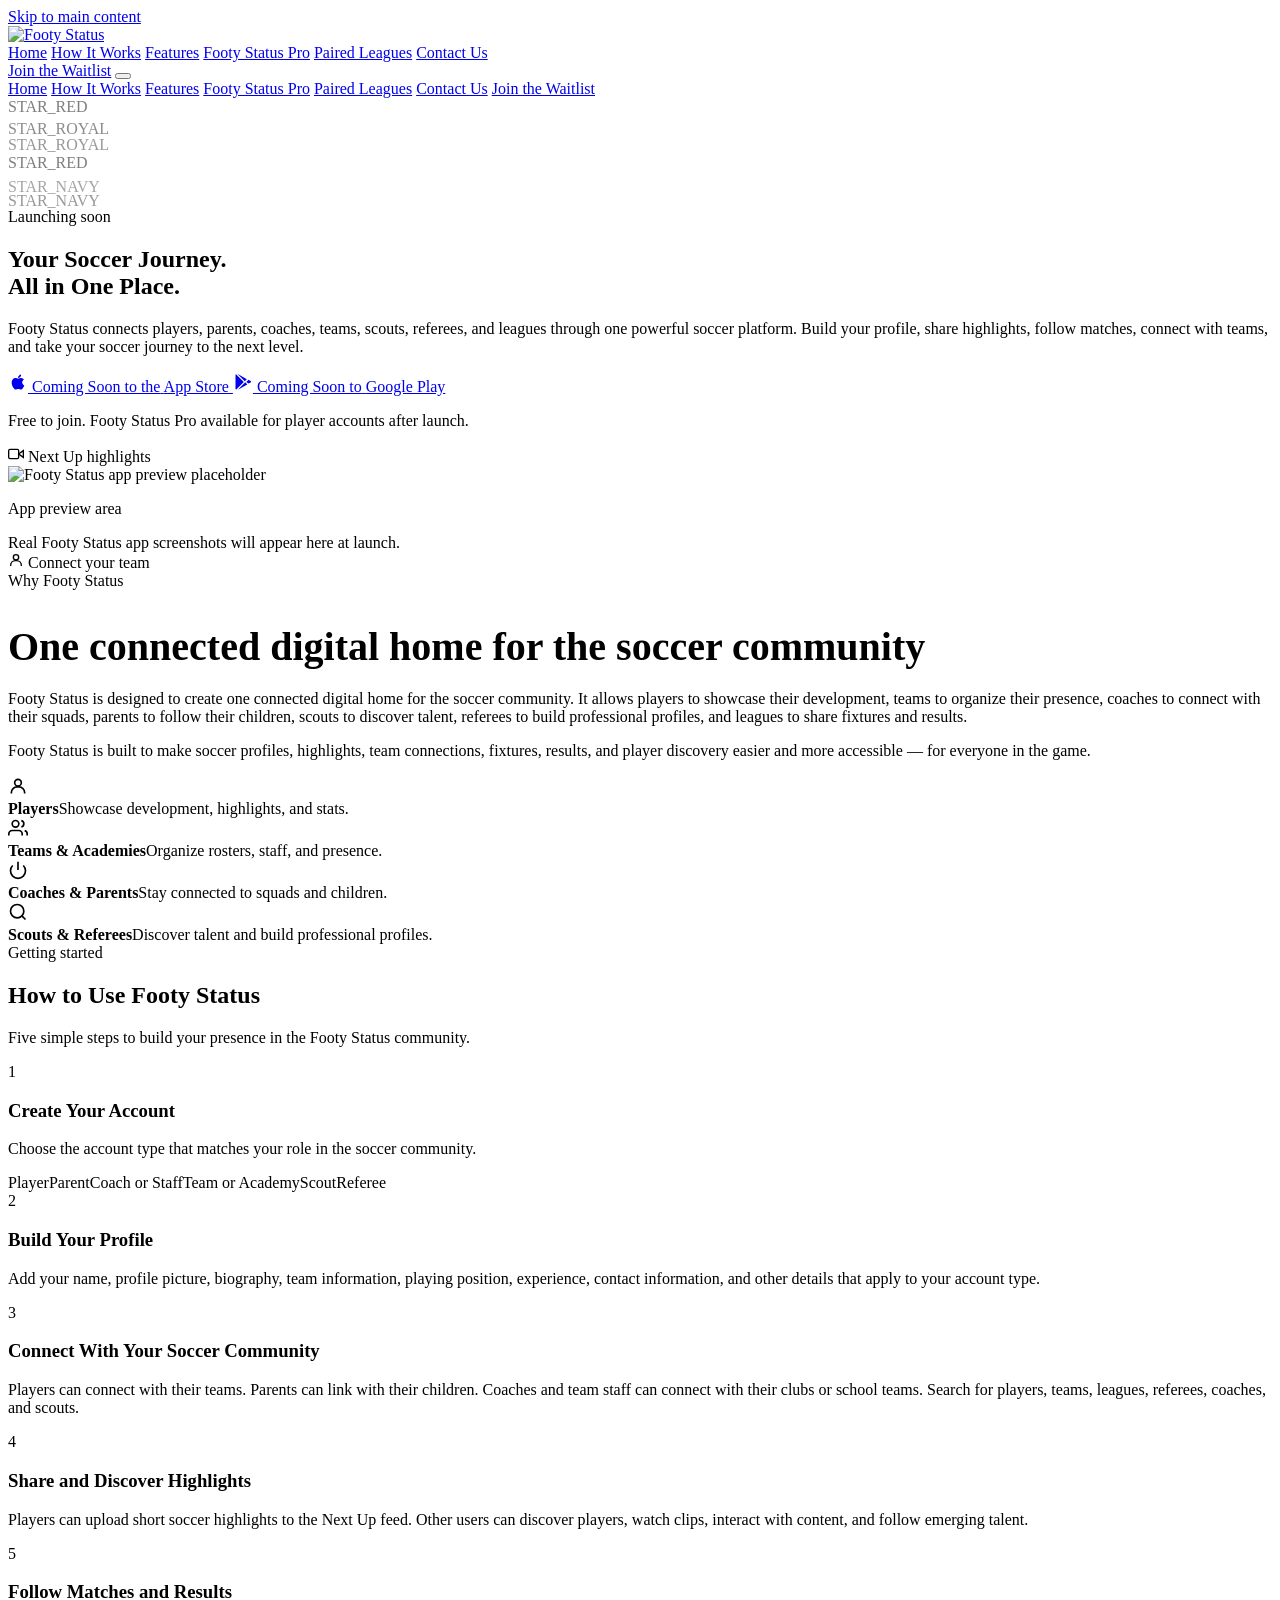
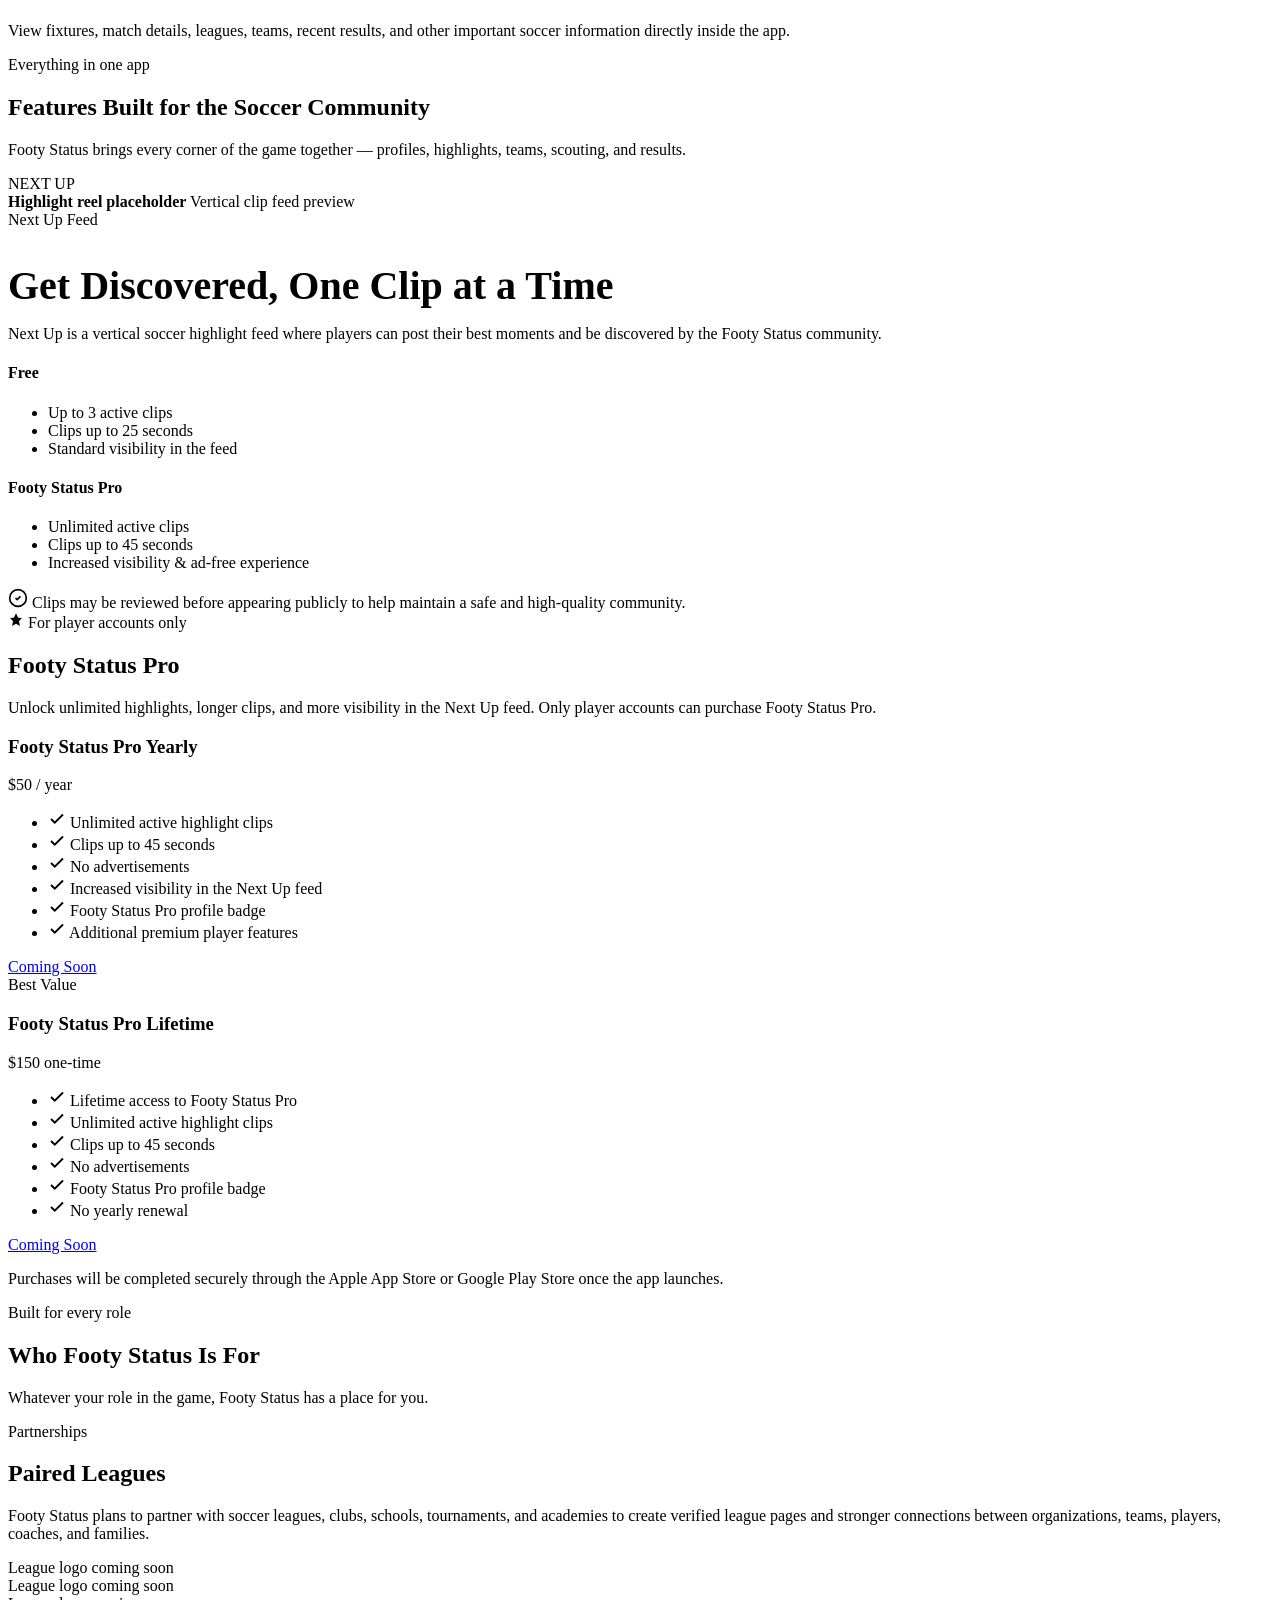
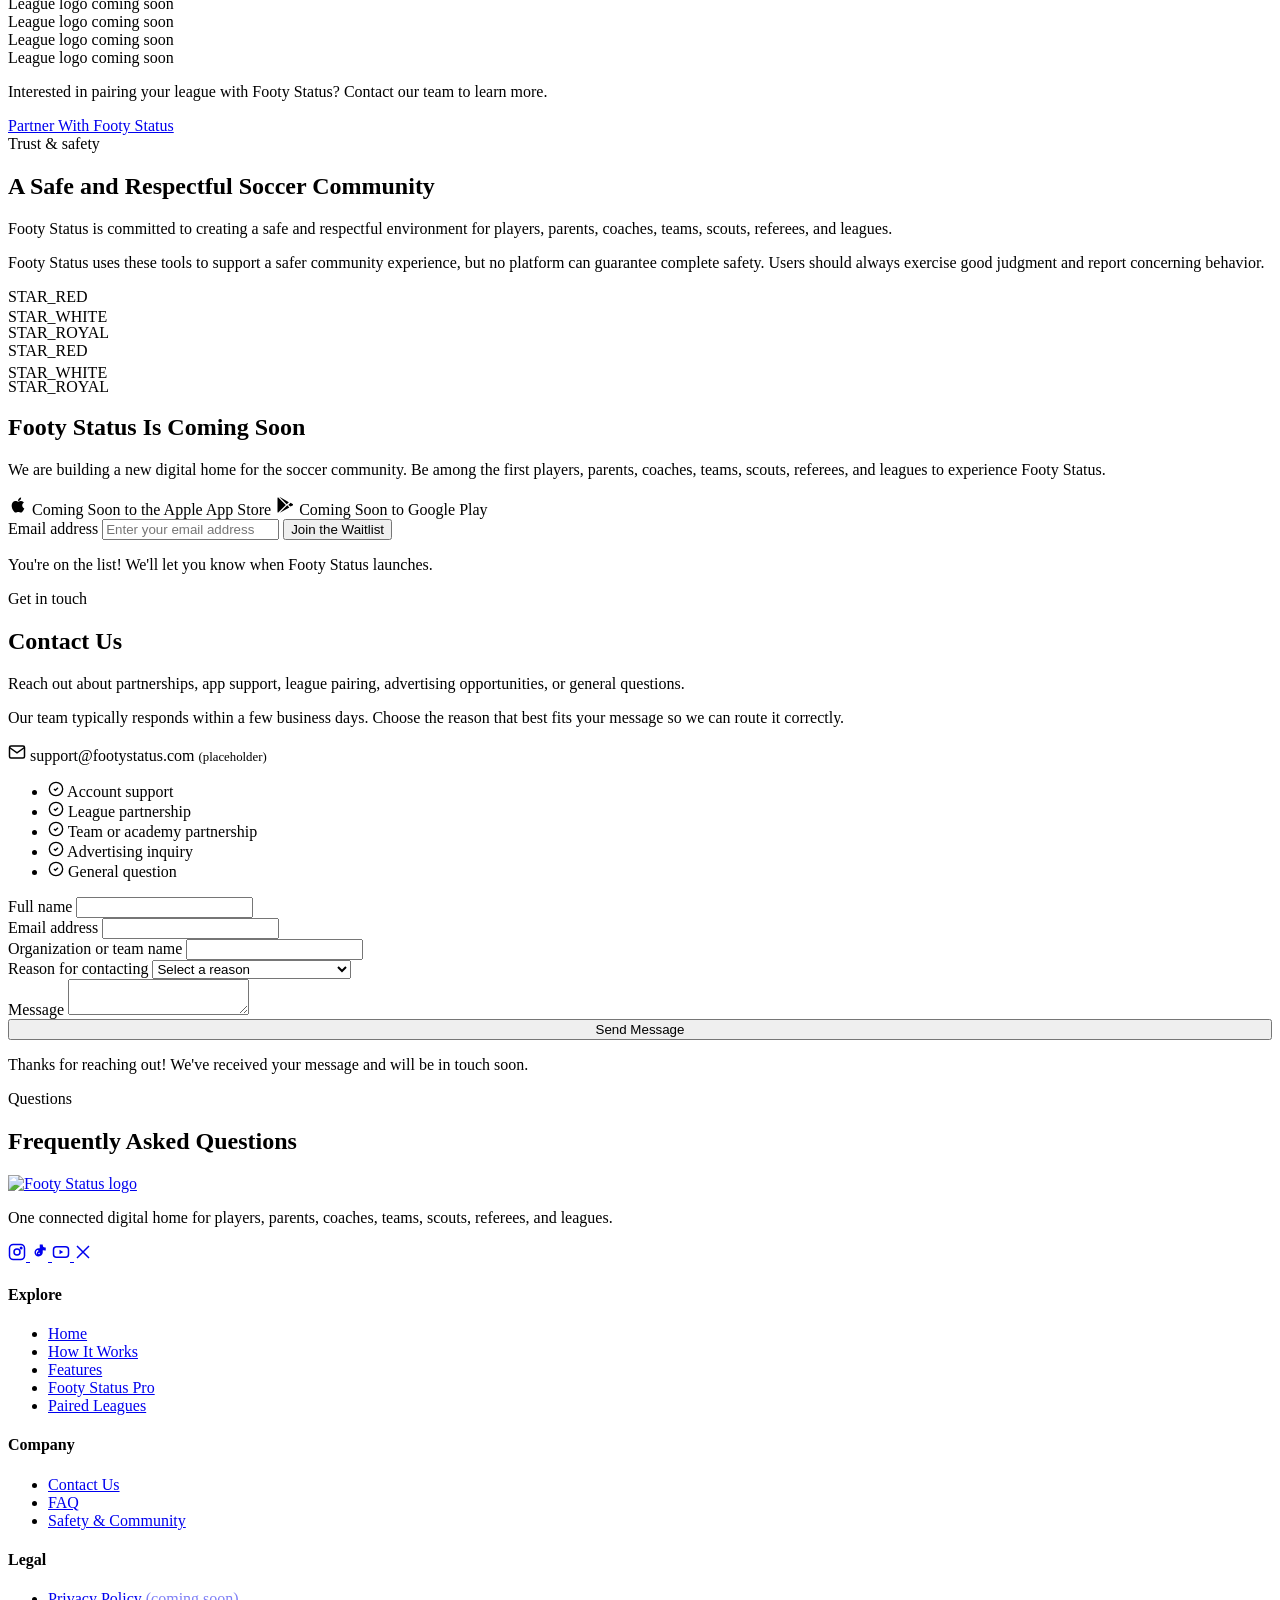
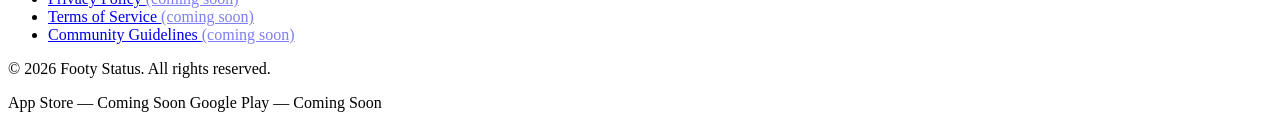
==== index.html @ 07329199 "Add files via upload" ====
<!DOCTYPE html>
<html lang="en">
<head>
<meta charset="UTF-8" />
<meta name="viewport" content="width=device-width, initial-scale=1.0" />
<title>Footy Status — Your Soccer Journey. All in One Place.</title>
<meta name="description" content="Footy Status connects players, parents, coaches, teams, scouts, referees, and leagues through one powerful soccer platform. Coming soon to iOS and Android." />
<link rel="icon" type="image/png" href="assets/logo.png" />
<link rel="apple-touch-icon" href="assets/logo.png" />
<link rel="preconnect" href="https://fonts.googleapis.com" />
<link rel="preconnect" href="https://fonts.gstatic.com" crossorigin />
<link href="https://fonts.googleapis.com/css2?family=Inter:wght@400;500;600;700;800&display=swap" rel="stylesheet" />
<link rel="stylesheet" href="css/styles.css" />
</head>
<body>

<a class="visually-hidden" href="#main">Skip to main content</a>

<!-- ============================== NAVBAR ============================== -->
<header class="navbar" id="navbar">
  <div class="container">
    <a href="#home" class="brand">
      <img src="assets/footy-status-header-logo.png" alt="Footy Status" width="134" height="53" />
    </a>

    <nav class="nav-links" aria-label="Primary">
      <a href="#home">Home</a>
      <a href="#how-it-works">How It Works</a>
      <a href="#features">Features</a>
      <a href="#pro">Footy Status Pro</a>
      <a href="#paired-leagues">Paired Leagues</a>
      <a href="#contact">Contact Us</a>
    </nav>

    <div class="nav-actions">
      <a href="#coming-soon" class="btn btn-primary btn-sm nav-cta nav-cta-desktop">Join the Waitlist</a>
      <button class="nav-toggle" id="navToggle" aria-label="Toggle menu" aria-expanded="false" aria-controls="mobilePanel">
        <span></span><span></span><span></span>
      </button>
    </div>
  </div>
</header>

<div class="mobile-panel" id="mobilePanel">
  <a href="#home">Home</a>
  <a href="#how-it-works">How It Works</a>
  <a href="#features">Features</a>
  <a href="#pro">Footy Status Pro</a>
  <a href="#paired-leagues">Paired Leagues</a>
  <a href="#contact">Contact Us</a>
  <a href="#coming-soon" class="btn btn-primary">Join the Waitlist</a>
</div>

<main id="main">

  <!-- ============================== HERO ============================== -->
  <section class="hero" id="home">
    <div class="star-field" aria-hidden="true">
      <div class="star" style="top:12%; left:6%; width:22px; height:22px; opacity:.5;">STAR_RED</div>
      <div class="star" style="top:20%; left:88%; width:16px; height:16px; opacity:.45;">STAR_ROYAL</div>
      <div class="star" style="top:68%; left:4%; width:18px; height:18px; opacity:.4;">STAR_ROYAL</div>
      <div class="star" style="top:78%; left:92%; width:24px; height:24px; opacity:.5;">STAR_RED</div>
      <div class="star" style="top:8%; left:48%; width:14px; height:14px; opacity:.35;">STAR_NAVY</div>
      <div class="star" style="top:88%; left:55%; width:16px; height:16px; opacity:.4;">STAR_NAVY</div>
    </div>

    <div class="container">
      <div class="hero-copy reveal">
        <span class="hero-badge"><span class="dot"></span> Launching soon</span>
        <h1>Your Soccer Journey.<br />All in <span>One Place.</span></h1>
        <p class="hero-sub">Footy Status connects players, parents, coaches, teams, scouts, referees, and leagues through one powerful soccer platform. Build your profile, share highlights, follow matches, connect with teams, and take your soccer journey to the next level.</p>

        <div class="hero-ctas">
          <a href="#coming-soon" class="btn btn-navy" aria-label="Coming soon to the App Store">
            <svg width="20" height="20" viewBox="0 0 24 24" fill="currentColor" aria-hidden="true"><path d="M17.05 20.28c-.98.95-2.05.8-3.08.35-1.09-.46-2.09-.48-3.24 0-1.44.62-2.2.44-3.06-.35C2.79 15.25 3.51 7.59 9.05 7.31c1.35.07 2.29.74 3.08.8 1.18-.24 2.31-.93 3.57-.84 1.51.12 2.65.72 3.4 1.8-3.12 1.87-2.38 5.98.48 7.13-.57 1.5-1.31 2.99-2.53 4.08l.01-.01zM12.03 7.25c-.15-2.23 1.66-4.07 3.74-4.25.29 2.58-2.34 4.5-3.74 4.25z"/></svg>
            <span>
              <span class="store-sub">Coming Soon to the</span>
              <span class="store-main">App Store</span>
            </span>
          </a>
          <a href="#coming-soon" class="btn btn-navy" aria-label="Coming soon to Google Play">
            <svg width="20" height="20" viewBox="0 0 24 24" fill="currentColor" aria-hidden="true"><path d="M3.6 2.6a1.5 1.5 0 0 0-.6 1.2v16.4c0 .5.22.93.6 1.2l9.35-9.4L3.6 2.6zm11.1 9.75 2.5 2.5-11.36 6.5 8.86-9zm3.9-3.15 2.55 1.47c.7.4.7 1.4 0 1.8l-2.55 1.47L15.98 12l2.62-2.8zM5.24 2.15l11.36 6.5-2.5 2.5-8.86-9z"/></svg>
            <span>
              <span class="store-sub">Coming Soon to</span>
              <span class="store-main">Google Play</span>
            </span>
          </a>
        </div>
        <p class="hero-note">Free to join. Footy Status Pro available for player accounts after launch.</p>
      </div>

      <div class="hero-visual reveal">
        <div class="float-card card-1">
          <span class="icon-dot">
            <svg width="16" height="16" viewBox="0 0 24 24" fill="none" stroke="currentColor" stroke-width="2"><path d="M23 7 16 12l7 5V7z"/><rect x="1" y="5" width="15" height="14" rx="2"/></svg>
          </span>
          Next Up highlights
        </div>
        <div class="phone-mock">
          <div class="phone-screen">
            <img class="ph-logo" src="assets/logo.png" alt="Footy Status app preview placeholder" />
            <p class="ph-caption">App preview area</p>
            <div class="ph-placeholder">Real Footy Status app screenshots will appear here at launch.</div>
          </div>
        </div>
        <div class="float-card card-2">
          <span class="icon-dot">
            <svg width="16" height="16" viewBox="0 0 24 24" fill="none" stroke="currentColor" stroke-width="2"><circle cx="12" cy="8" r="4"/><path d="M4 21v-1a7 7 0 0 1 7-7h2a7 7 0 0 1 7 7v1"/></svg>
          </span>
          Connect your team
        </div>
      </div>
    </div>
  </section>

  <!-- ============================== PURPOSE ============================== -->
  <section class="section" id="purpose">
    <div class="container">
      <div class="purpose-grid">
        <div class="purpose-copy reveal">
          <span class="eyebrow">Why Footy Status</span>
          <h2 style="font-size:clamp(1.8rem,3.2vw,2.5rem); color:var(--navy); margin-bottom:20px;">One connected digital home for the soccer community</h2>
          <p>Footy Status is designed to create one connected digital home for the soccer community. It allows players to showcase their development, teams to organize their presence, coaches to connect with their squads, parents to follow their children, scouts to discover talent, referees to build professional profiles, and leagues to share fixtures and results.</p>
          <p>Footy Status is built to make soccer profiles, highlights, team connections, fixtures, results, and player discovery easier and more accessible — for everyone in the game.</p>
        </div>

        <div class="purpose-list reveal">
          <div class="purpose-item">
            <span class="icon"><svg width="20" height="20" viewBox="0 0 24 24" fill="none" stroke="currentColor" stroke-width="2"><circle cx="12" cy="8" r="4"/><path d="M4 21v-1a7 7 0 0 1 7-7h2a7 7 0 0 1 7 7v1"/></svg></span>
            <div><strong>Players</strong><span>Showcase development, highlights, and stats.</span></div>
          </div>
          <div class="purpose-item">
            <span class="icon"><svg width="20" height="20" viewBox="0 0 24 24" fill="none" stroke="currentColor" stroke-width="2"><path d="M17 21v-2a4 4 0 0 0-4-4H5a4 4 0 0 0-4 4v2"/><circle cx="9" cy="7" r="4"/><path d="M23 21v-2a4 4 0 0 0-3-3.87"/><path d="M16 3.13a4 4 0 0 1 0 7.75"/></svg></span>
            <div><strong>Teams &amp; Academies</strong><span>Organize rosters, staff, and presence.</span></div>
          </div>
          <div class="purpose-item">
            <span class="icon"><svg width="20" height="20" viewBox="0 0 24 24" fill="none" stroke="currentColor" stroke-width="2"><path d="M18.36 6.64a9 9 0 1 1-12.73 0"/><line x1="12" y1="2" x2="12" y2="12"/></svg></span>
            <div><strong>Coaches &amp; Parents</strong><span>Stay connected to squads and children.</span></div>
          </div>
          <div class="purpose-item">
            <span class="icon"><svg width="20" height="20" viewBox="0 0 24 24" fill="none" stroke="currentColor" stroke-width="2"><circle cx="11" cy="11" r="8"/><line x1="21" y1="21" x2="16.65" y2="16.65"/></svg></span>
            <div><strong>Scouts &amp; Referees</strong><span>Discover talent and build professional profiles.</span></div>
          </div>
        </div>
      </div>
    </div>
  </section>

  <!-- ============================== HOW IT WORKS ============================== -->
  <section class="section section--alt" id="how-it-works">
    <div class="container">
      <div class="section-head center reveal">
        <span class="eyebrow">Getting started</span>
        <h2>How to Use Footy Status</h2>
        <p>Five simple steps to build your presence in the Footy Status community.</p>
      </div>

      <div class="steps">
        <div class="step reveal">
          <div class="step-num">1</div>
          <div>
            <h3>Create Your Account</h3>
            <p>Choose the account type that matches your role in the soccer community.</p>
            <div class="step-tags">
              <span>Player</span><span>Parent</span><span>Coach or Staff</span><span>Team or Academy</span><span>Scout</span><span>Referee</span>
            </div>
          </div>
        </div>

        <div class="step reveal">
          <div class="step-num">2</div>
          <div>
            <h3>Build Your Profile</h3>
            <p>Add your name, profile picture, biography, team information, playing position, experience, contact information, and other details that apply to your account type.</p>
          </div>
        </div>

        <div class="step reveal">
          <div class="step-num">3</div>
          <div>
            <h3>Connect With Your Soccer Community</h3>
            <p>Players can connect with their teams. Parents can link with their children. Coaches and team staff can connect with their clubs or school teams. Search for players, teams, leagues, referees, coaches, and scouts.</p>
          </div>
        </div>

        <div class="step reveal">
          <div class="step-num">4</div>
          <div>
            <h3>Share and Discover Highlights</h3>
            <p>Players can upload short soccer highlights to the Next Up feed. Other users can discover players, watch clips, interact with content, and follow emerging talent.</p>
          </div>
        </div>

        <div class="step reveal">
          <div class="step-num">5</div>
          <div>
            <h3>Follow Matches and Results</h3>
            <p>View fixtures, match details, leagues, teams, recent results, and other important soccer information directly inside the app.</p>
          </div>
        </div>
      </div>
    </div>
  </section>

  <!-- ============================== FEATURES ============================== -->
  <section class="section" id="features">
    <div class="container">
      <div class="section-head center reveal">
        <span class="eyebrow">Everything in one app</span>
        <h2>Features Built for the Soccer Community</h2>
        <p>Footy Status brings every corner of the game together — profiles, highlights, teams, scouting, and results.</p>
      </div>

      <div class="feature-grid" id="featureGrid"></div>
    </div>
  </section>

  <!-- ============================== NEXT UP ============================== -->
  <section class="section section--alt" id="next-up">
    <div class="container">
      <div class="nextup">
        <div class="nextup-visual reveal">
          <div class="reel-mock">
            <div class="reel-screen">
              <span class="reel-chip">NEXT UP</span>
              <div class="reel-info">
                <strong>Highlight reel placeholder</strong>
                <span>Vertical clip feed preview</span>
              </div>
            </div>
          </div>
        </div>

        <div class="nextup-copy reveal">
          <span class="eyebrow">Next Up Feed</span>
          <h2 style="font-size:clamp(1.8rem,3.2vw,2.5rem); color:var(--navy); margin-bottom:16px;">Get Discovered, One Clip at a Time</h2>
          <p>Next Up is a vertical soccer highlight feed where players can post their best moments and be discovered by the Footy Status community.</p>

          <div class="tier-compare">
            <div class="tier-box">
              <h4>Free</h4>
              <ul>
                <li>Up to 3 active clips</li>
                <li>Clips up to 25 seconds</li>
                <li>Standard visibility in the feed</li>
              </ul>
            </div>
            <div class="tier-box pro">
              <h4>Footy Status Pro</h4>
              <ul>
                <li>Unlimited active clips</li>
                <li>Clips up to 45 seconds</li>
                <li>Increased visibility &amp; ad-free experience</li>
              </ul>
            </div>
          </div>

          <div class="review-note">
            <svg width="20" height="20" viewBox="0 0 24 24" fill="none" stroke="currentColor" stroke-width="2" style="flex-shrink:0;"><path d="M9 12l2 2 4-4"/><circle cx="12" cy="12" r="10"/></svg>
            <span>Clips may be reviewed before appearing publicly to help maintain a safe and high-quality community.</span>
          </div>
        </div>
      </div>
    </div>
  </section>

  <!-- ============================== FOOTY STATUS PRO ============================== -->
  <section class="section" id="pro">
    <div class="container">
      <div class="section-head center reveal">
        <span class="pro-flag">
          <svg width="16" height="16" viewBox="0 0 24 24" fill="currentColor"><path d="M12 2l2.9 6.26L21 9.27l-4.5 4.4L17.8 21 12 17.77 6.2 21l1.3-7.33L3 9.27l6.1-1.01L12 2z"/></svg>
          For player accounts only
        </span>
        <h2>Footy Status Pro</h2>
        <p>Unlock unlimited highlights, longer clips, and more visibility in the Next Up feed. Only player accounts can purchase Footy Status Pro.</p>
      </div>

      <div class="pricing-grid">
        <div class="price-card reveal">
          <h3>Footy Status Pro Yearly</h3>
          <div class="price">$50<span class="price-period"> / year</span></div>
          <ul>
            <li><svg width="18" height="18" viewBox="0 0 24 24" fill="none" stroke="currentColor" stroke-width="2.5"><path d="M20 6L9 17l-5-5"/></svg> Unlimited active highlight clips</li>
            <li><svg width="18" height="18" viewBox="0 0 24 24" fill="none" stroke="currentColor" stroke-width="2.5"><path d="M20 6L9 17l-5-5"/></svg> Clips up to 45 seconds</li>
            <li><svg width="18" height="18" viewBox="0 0 24 24" fill="none" stroke="currentColor" stroke-width="2.5"><path d="M20 6L9 17l-5-5"/></svg> No advertisements</li>
            <li><svg width="18" height="18" viewBox="0 0 24 24" fill="none" stroke="currentColor" stroke-width="2.5"><path d="M20 6L9 17l-5-5"/></svg> Increased visibility in the Next Up feed</li>
            <li><svg width="18" height="18" viewBox="0 0 24 24" fill="none" stroke="currentColor" stroke-width="2.5"><path d="M20 6L9 17l-5-5"/></svg> Footy Status Pro profile badge</li>
            <li><svg width="18" height="18" viewBox="0 0 24 24" fill="none" stroke="currentColor" stroke-width="2.5"><path d="M20 6L9 17l-5-5"/></svg> Additional premium player features</li>
          </ul>
          <a href="#coming-soon" class="btn btn-outline-navy">Coming Soon</a>
        </div>

        <div class="price-card best reveal">
          <span class="best-badge">Best Value</span>
          <h3>Footy Status Pro Lifetime</h3>
          <div class="price">$150<span class="price-period"> one-time</span></div>
          <ul>
            <li><svg width="18" height="18" viewBox="0 0 24 24" fill="none" stroke="currentColor" stroke-width="2.5"><path d="M20 6L9 17l-5-5"/></svg> Lifetime access to Footy Status Pro</li>
            <li><svg width="18" height="18" viewBox="0 0 24 24" fill="none" stroke="currentColor" stroke-width="2.5"><path d="M20 6L9 17l-5-5"/></svg> Unlimited active highlight clips</li>
            <li><svg width="18" height="18" viewBox="0 0 24 24" fill="none" stroke="currentColor" stroke-width="2.5"><path d="M20 6L9 17l-5-5"/></svg> Clips up to 45 seconds</li>
            <li><svg width="18" height="18" viewBox="0 0 24 24" fill="none" stroke="currentColor" stroke-width="2.5"><path d="M20 6L9 17l-5-5"/></svg> No advertisements</li>
            <li><svg width="18" height="18" viewBox="0 0 24 24" fill="none" stroke="currentColor" stroke-width="2.5"><path d="M20 6L9 17l-5-5"/></svg> Footy Status Pro profile badge</li>
            <li><svg width="18" height="18" viewBox="0 0 24 24" fill="none" stroke="currentColor" stroke-width="2.5"><path d="M20 6L9 17l-5-5"/></svg> No yearly renewal</li>
          </ul>
          <a href="#coming-soon" class="btn btn-primary">Coming Soon</a>
        </div>
      </div>

      <p class="pricing-note">Purchases will be completed securely through the Apple App Store or Google Play Store once the app launches.</p>
    </div>
  </section>

  <!-- ============================== ACCOUNT TYPES ============================== -->
  <section class="section section--alt" id="account-types">
    <div class="container">
      <div class="section-head center reveal">
        <span class="eyebrow">Built for every role</span>
        <h2>Who Footy Status Is For</h2>
        <p>Whatever your role in the game, Footy Status has a place for you.</p>
      </div>

      <div class="account-grid" id="accountGrid"></div>
    </div>
  </section>

  <!-- ============================== PAIRED LEAGUES ============================== -->
  <section class="section" id="paired-leagues">
    <div class="container">
      <div class="section-head center reveal">
        <span class="eyebrow">Partnerships</span>
        <h2>Paired Leagues</h2>
        <p>Footy Status plans to partner with soccer leagues, clubs, schools, tournaments, and academies to create verified league pages and stronger connections between organizations, teams, players, coaches, and families.</p>
      </div>

      <div class="league-logos reveal" aria-label="Future paired league logo placeholders">
        <div class="league-slot">League logo coming soon</div>
        <div class="league-slot">League logo coming soon</div>
        <div class="league-slot">League logo coming soon</div>
        <div class="league-slot">League logo coming soon</div>
        <div class="league-slot">League logo coming soon</div>
        <div class="league-slot">League logo coming soon</div>
      </div>

      <div class="league-cta reveal">
        <p>Interested in pairing your league with Footy Status? Contact our team to learn more.</p>
        <a href="#contact" class="btn btn-primary">Partner With Footy Status</a>
      </div>
    </div>
  </section>

  <!-- ============================== SAFETY ============================== -->
  <section class="section section--alt" id="safety">
    <div class="container">
      <div class="section-head center reveal">
        <span class="eyebrow">Trust &amp; safety</span>
        <h2>A Safe and Respectful Soccer Community</h2>
        <p>Footy Status is committed to creating a safe and respectful environment for players, parents, coaches, teams, scouts, referees, and leagues.</p>
      </div>

      <div class="safety-grid" id="safetyGrid"></div>

      <p class="safety-disclaimer">Footy Status uses these tools to support a safer community experience, but no platform can guarantee complete safety. Users should always exercise good judgment and report concerning behavior.</p>
    </div>
  </section>

  <!-- ============================== COMING SOON / WAITLIST ============================== -->
  <section class="section section--navy coming-soon" id="coming-soon">
    <div class="star-field" aria-hidden="true">
      <div class="star" style="top:10%; left:10%; width:20px; height:20px;">STAR_RED</div>
      <div class="star" style="top:16%; left:80%; width:16px; height:16px;">STAR_WHITE</div>
      <div class="star" style="top:70%; left:14%; width:18px; height:18px;">STAR_ROYAL</div>
      <div class="star" style="top:80%; left:86%; width:22px; height:22px;">STAR_RED</div>
      <div class="star" style="top:40%; left:4%; width:14px; height:14px;">STAR_WHITE</div>
      <div class="star" style="top:36%; left:94%; width:16px; height:16px;">STAR_ROYAL</div>
    </div>

    <div class="container">
      <div class="reveal">
        <h2>Footy Status Is Coming Soon</h2>
        <p class="lede">We are building a new digital home for the soccer community. Be among the first players, parents, coaches, teams, scouts, referees, and leagues to experience Footy Status.</p>

        <div class="store-row">
          <span class="btn btn-outline" aria-disabled="true">
            <svg width="20" height="20" viewBox="0 0 24 24" fill="currentColor" aria-hidden="true"><path d="M17.05 20.28c-.98.95-2.05.8-3.08.35-1.09-.46-2.09-.48-3.24 0-1.44.62-2.2.44-3.06-.35C2.79 15.25 3.51 7.59 9.05 7.31c1.35.07 2.29.74 3.08.8 1.18-.24 2.31-.93 3.57-.84 1.51.12 2.65.72 3.4 1.8-3.12 1.87-2.38 5.98.48 7.13-.57 1.5-1.31 2.99-2.53 4.08l.01-.01zM12.03 7.25c-.15-2.23 1.66-4.07 3.74-4.25.29 2.58-2.34 4.5-3.74 4.25z"/></svg>
            Coming Soon to the Apple App Store
          </span>
          <span class="btn btn-outline" aria-disabled="true">
            <svg width="20" height="20" viewBox="0 0 24 24" fill="currentColor" aria-hidden="true"><path d="M3.6 2.6a1.5 1.5 0 0 0-.6 1.2v16.4c0 .5.22.93.6 1.2l9.35-9.4L3.6 2.6zm11.1 9.75 2.5 2.5-11.36 6.5 8.86-9zm3.9-3.15 2.55 1.47c.7.4.7 1.4 0 1.8l-2.55 1.47L15.98 12l2.62-2.8zM5.24 2.15l11.36 6.5-2.5 2.5-8.86-9z"/></svg>
            Coming Soon to Google Play
          </span>
        </div>

        <form class="waitlist-form" id="waitlistForm" novalidate>
          <label for="waitlistEmail" class="visually-hidden">Email address</label>
          <input type="email" id="waitlistEmail" name="email" placeholder="Enter your email address" required autocomplete="email" />
          <button type="submit" class="btn btn-primary">Join the Waitlist</button>
        </form>
        <p class="waitlist-success" id="waitlistSuccess" role="status">You're on the list! We'll let you know when Footy Status launches.</p>
      </div>
    </div>
  </section>

  <!-- ============================== CONTACT ============================== -->
  <section class="section" id="contact">
    <div class="container">
      <div class="section-head reveal">
        <span class="eyebrow">Get in touch</span>
        <h2>Contact Us</h2>
        <p>Reach out about partnerships, app support, league pairing, advertising opportunities, or general questions.</p>
      </div>

      <div class="contact-wrap">
        <div class="contact-info reveal">
          <p>Our team typically responds within a few business days. Choose the reason that best fits your message so we can route it correctly.</p>
          <span class="contact-email">
            <svg width="18" height="18" viewBox="0 0 24 24" fill="none" stroke="currentColor" stroke-width="2"><path d="M4 4h16v16H4z" opacity="0"/><path d="M22 6l-10 7L2 6"/><rect x="2" y="4" width="20" height="16" rx="2"/></svg>
            support@footystatus.com <span style="font-weight:500; color:var(--muted-light); font-size:0.8rem;">(placeholder)</span>
          </span>
          <ul class="contact-reasons">
            <li><svg width="16" height="16" viewBox="0 0 24 24" fill="none" stroke="currentColor" stroke-width="2"><path d="M9 12l2 2 4-4"/><circle cx="12" cy="12" r="10"/></svg> Account support</li>
            <li><svg width="16" height="16" viewBox="0 0 24 24" fill="none" stroke="currentColor" stroke-width="2"><path d="M9 12l2 2 4-4"/><circle cx="12" cy="12" r="10"/></svg> League partnership</li>
            <li><svg width="16" height="16" viewBox="0 0 24 24" fill="none" stroke="currentColor" stroke-width="2"><path d="M9 12l2 2 4-4"/><circle cx="12" cy="12" r="10"/></svg> Team or academy partnership</li>
            <li><svg width="16" height="16" viewBox="0 0 24 24" fill="none" stroke="currentColor" stroke-width="2"><path d="M9 12l2 2 4-4"/><circle cx="12" cy="12" r="10"/></svg> Advertising inquiry</li>
            <li><svg width="16" height="16" viewBox="0 0 24 24" fill="none" stroke="currentColor" stroke-width="2"><path d="M9 12l2 2 4-4"/><circle cx="12" cy="12" r="10"/></svg> General question</li>
          </ul>
        </div>

        <div class="form-card reveal">
          <form id="contactForm" novalidate>
            <div class="form-row">
              <div class="field">
                <label for="contactName">Full name</label>
                <input type="text" id="contactName" name="name" required autocomplete="name" />
              </div>
              <div class="field">
                <label for="contactEmail">Email address</label>
                <input type="email" id="contactEmail" name="email" required autocomplete="email" />
              </div>
            </div>

            <div class="field">
              <label for="contactOrg">Organization or team name</label>
              <input type="text" id="contactOrg" name="organization" autocomplete="organization" />
            </div>

            <div class="field">
              <label for="contactReason">Reason for contacting</label>
              <select id="contactReason" name="reason" required>
                <option value="" disabled selected>Select a reason</option>
                <option value="account-support">Account support</option>
                <option value="league-partnership">League partnership</option>
                <option value="team-academy-partnership">Team or academy partnership</option>
                <option value="advertising">Advertising inquiry</option>
                <option value="general">General question</option>
              </select>
            </div>

            <div class="field">
              <label for="contactMessage">Message</label>
              <textarea id="contactMessage" name="message" required></textarea>
            </div>

            <button type="submit" class="btn btn-navy" style="width:100%;">Send Message</button>
            <p class="form-success" id="contactSuccess" role="status">Thanks for reaching out! We've received your message and will be in touch soon.</p>
          </form>
        </div>
      </div>
    </div>
  </section>

  <!-- ============================== FAQ ============================== -->
  <section class="section section--alt" id="faq">
    <div class="container">
      <div class="section-head center reveal">
        <span class="eyebrow">Questions</span>
        <h2>Frequently Asked Questions</h2>
      </div>

      <div class="faq-list" id="faqList"></div>
    </div>
  </section>

</main>

<!-- ============================== FOOTER ============================== -->
<footer class="footer">
  <div class="container">
    <div class="footer-top">
      <div class="footer-brand">
        <a href="#home" class="brand">
          <img src="assets/logo.png" alt="Footy Status logo" width="40" height="40" />
        </a>
        <p>One connected digital home for players, parents, coaches, teams, scouts, referees, and leagues.</p>
        <div class="footer-socials" aria-label="Social media links">
          <a href="https://www.instagram.com/footystatus" target="_blank" rel="noopener noreferrer" aria-label="Footy Status on Instagram">
            <svg width="18" height="18" viewBox="0 0 24 24" fill="none" stroke="currentColor" stroke-width="2"><rect x="2" y="2" width="20" height="20" rx="5"/><circle cx="12" cy="12" r="4"/><circle cx="17.5" cy="6.5" r="1"/></svg>
          </a>
          <a href="#" aria-label="Footy Status on TikTok">
            <svg width="18" height="18" viewBox="0 0 24 24" fill="none" stroke="currentColor" stroke-width="2"><path d="M16 3v9.5a4.5 4.5 0 1 1-4-4.47V12a2 2 0 1 0 2 2V3h2a4 4 0 0 0 4 4v2a6 6 0 0 1-4-1.5z"/></svg>
          </a>
          <a href="#" aria-label="Footy Status on YouTube">
            <svg width="18" height="18" viewBox="0 0 24 24" fill="none" stroke="currentColor" stroke-width="2"><rect x="2" y="5" width="20" height="14" rx="4"/><path d="M10 9l5 3-5 3V9z" fill="currentColor" stroke="none"/></svg>
          </a>
          <a href="#" aria-label="Footy Status on X">
            <svg width="18" height="18" viewBox="0 0 24 24" fill="none" stroke="currentColor" stroke-width="2"><path d="M4 4l16 16M20 4L4 20"/></svg>
          </a>
        </div>
      </div>

      <div class="footer-col">
        <h4>Explore</h4>
        <ul>
          <li><a href="#home">Home</a></li>
          <li><a href="#how-it-works">How It Works</a></li>
          <li><a href="#features">Features</a></li>
          <li><a href="#pro">Footy Status Pro</a></li>
          <li><a href="#paired-leagues">Paired Leagues</a></li>
        </ul>
      </div>

      <div class="footer-col">
        <h4>Company</h4>
        <ul>
          <li><a href="#contact">Contact Us</a></li>
          <li><a href="#faq">FAQ</a></li>
          <li><a href="#safety">Safety &amp; Community</a></li>
        </ul>
      </div>

      <div class="footer-col">
        <h4>Legal</h4>
        <ul>
          <li><a href="#" aria-disabled="true">Privacy Policy <span style="opacity:.5;">(coming soon)</span></a></li>
          <li><a href="#" aria-disabled="true">Terms of Service <span style="opacity:.5;">(coming soon)</span></a></li>
          <li><a href="#" aria-disabled="true">Community Guidelines <span style="opacity:.5;">(coming soon)</span></a></li>
        </ul>
      </div>
    </div>

    <div class="footer-bottom">
      <p>&copy; 2026 Footy Status. All rights reserved.</p>
      <div class="footer-badges">
        <span class="badge-store">App Store — Coming Soon</span>
        <span class="badge-store">Google Play — Coming Soon</span>
      </div>
    </div>
  </div>
</footer>

<script src="js/main.js"></script>
</body>
</html>
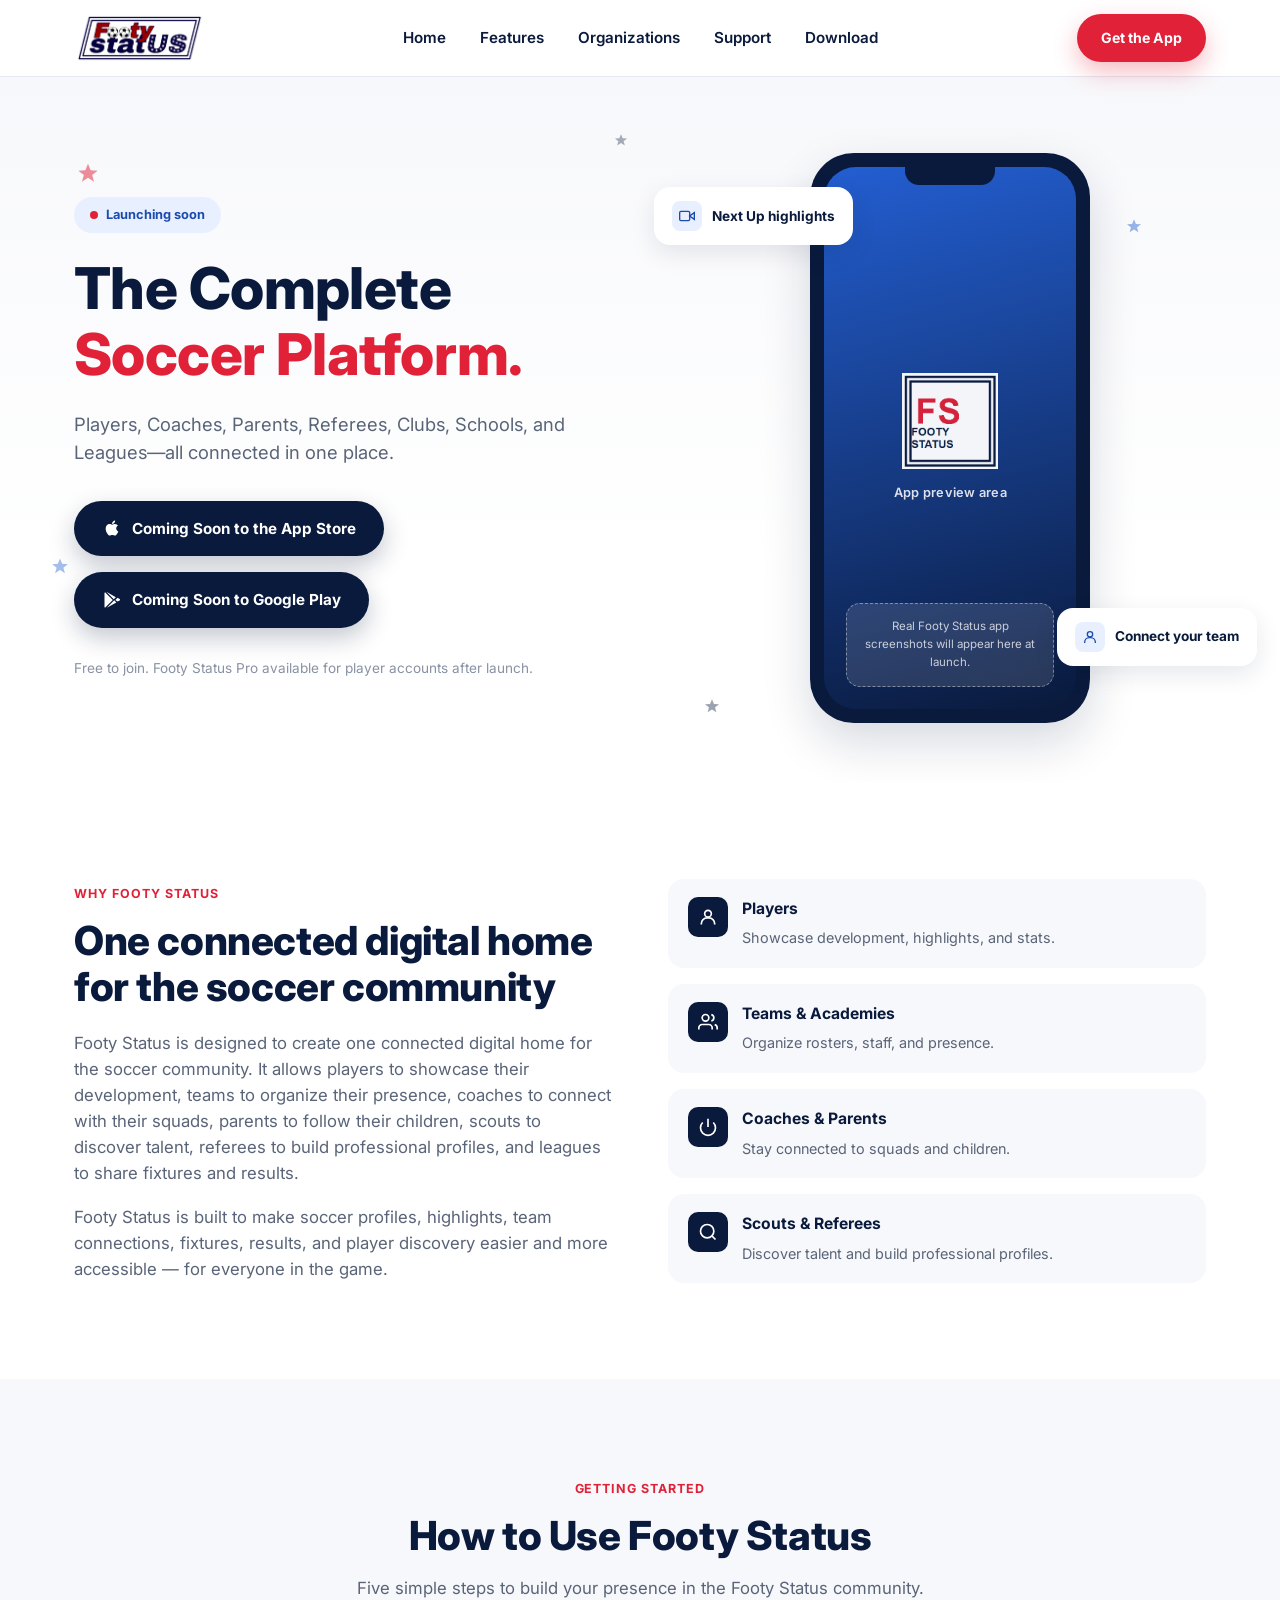
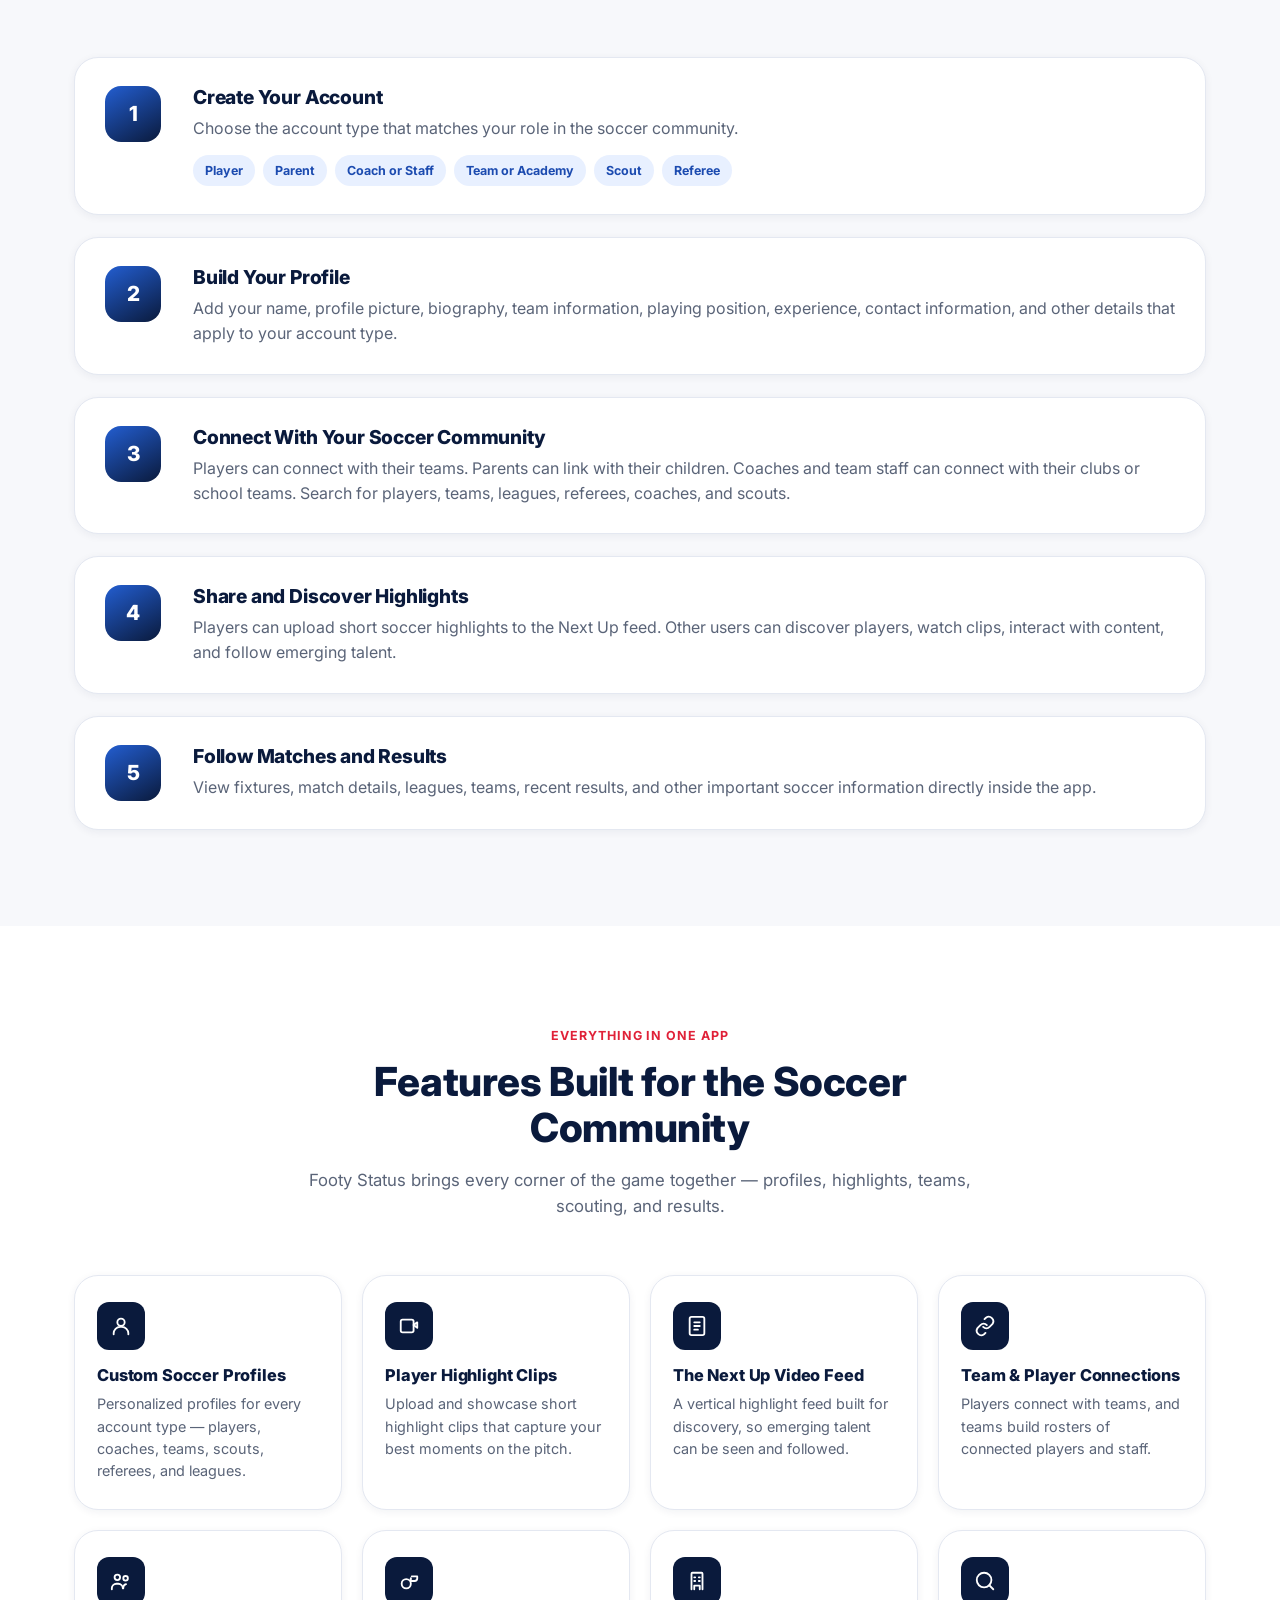
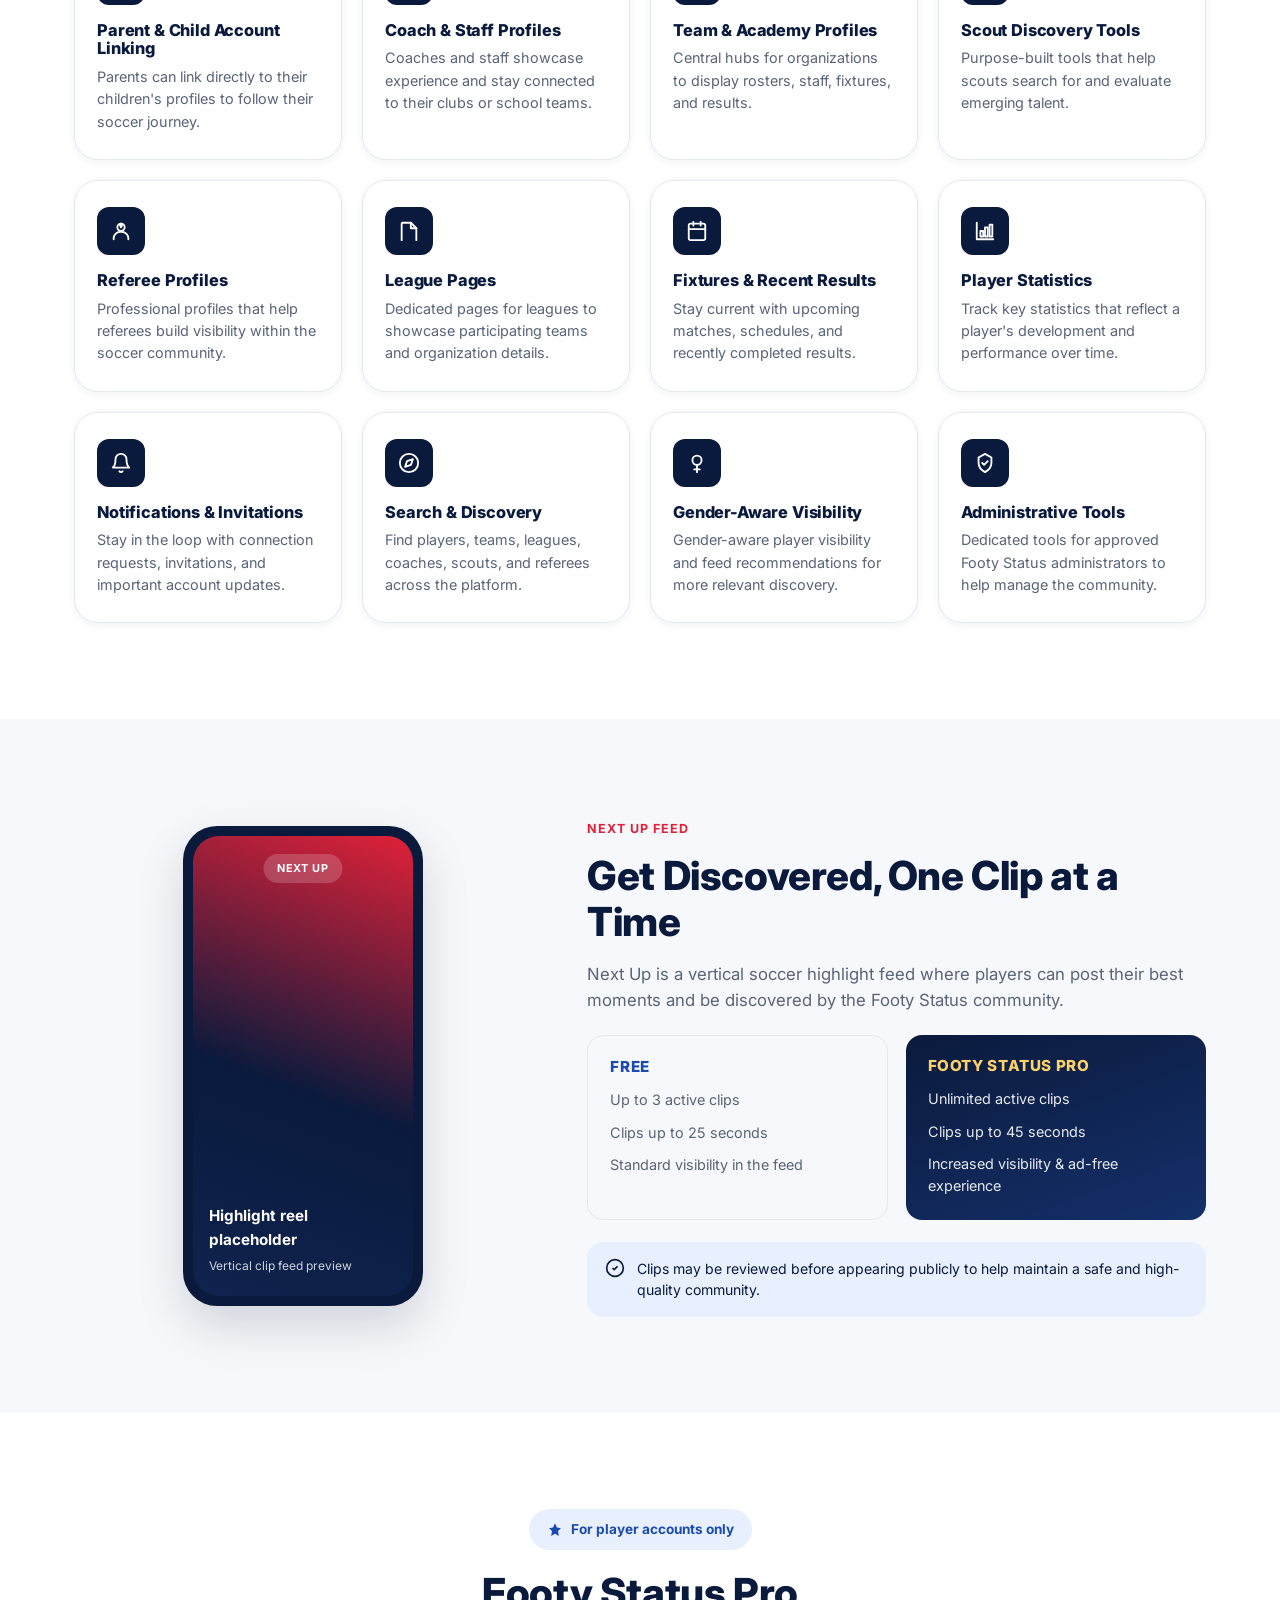
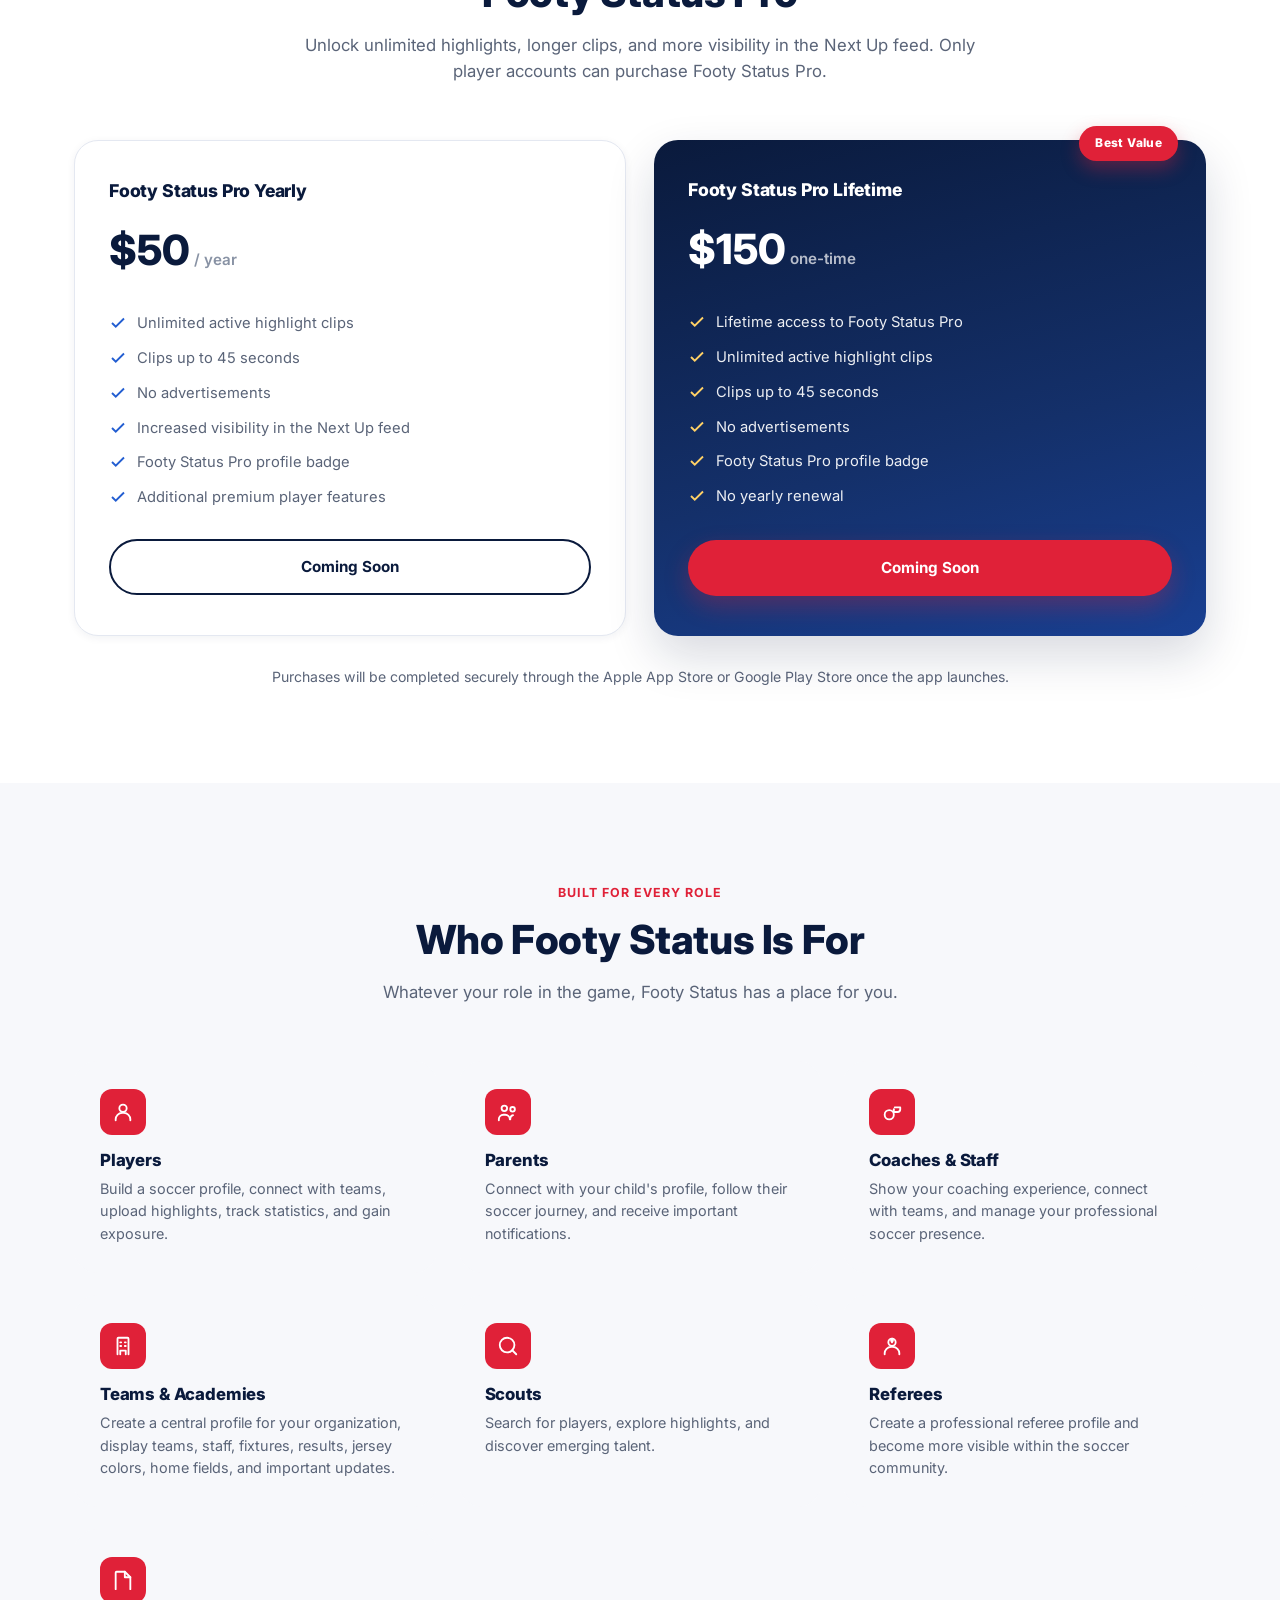
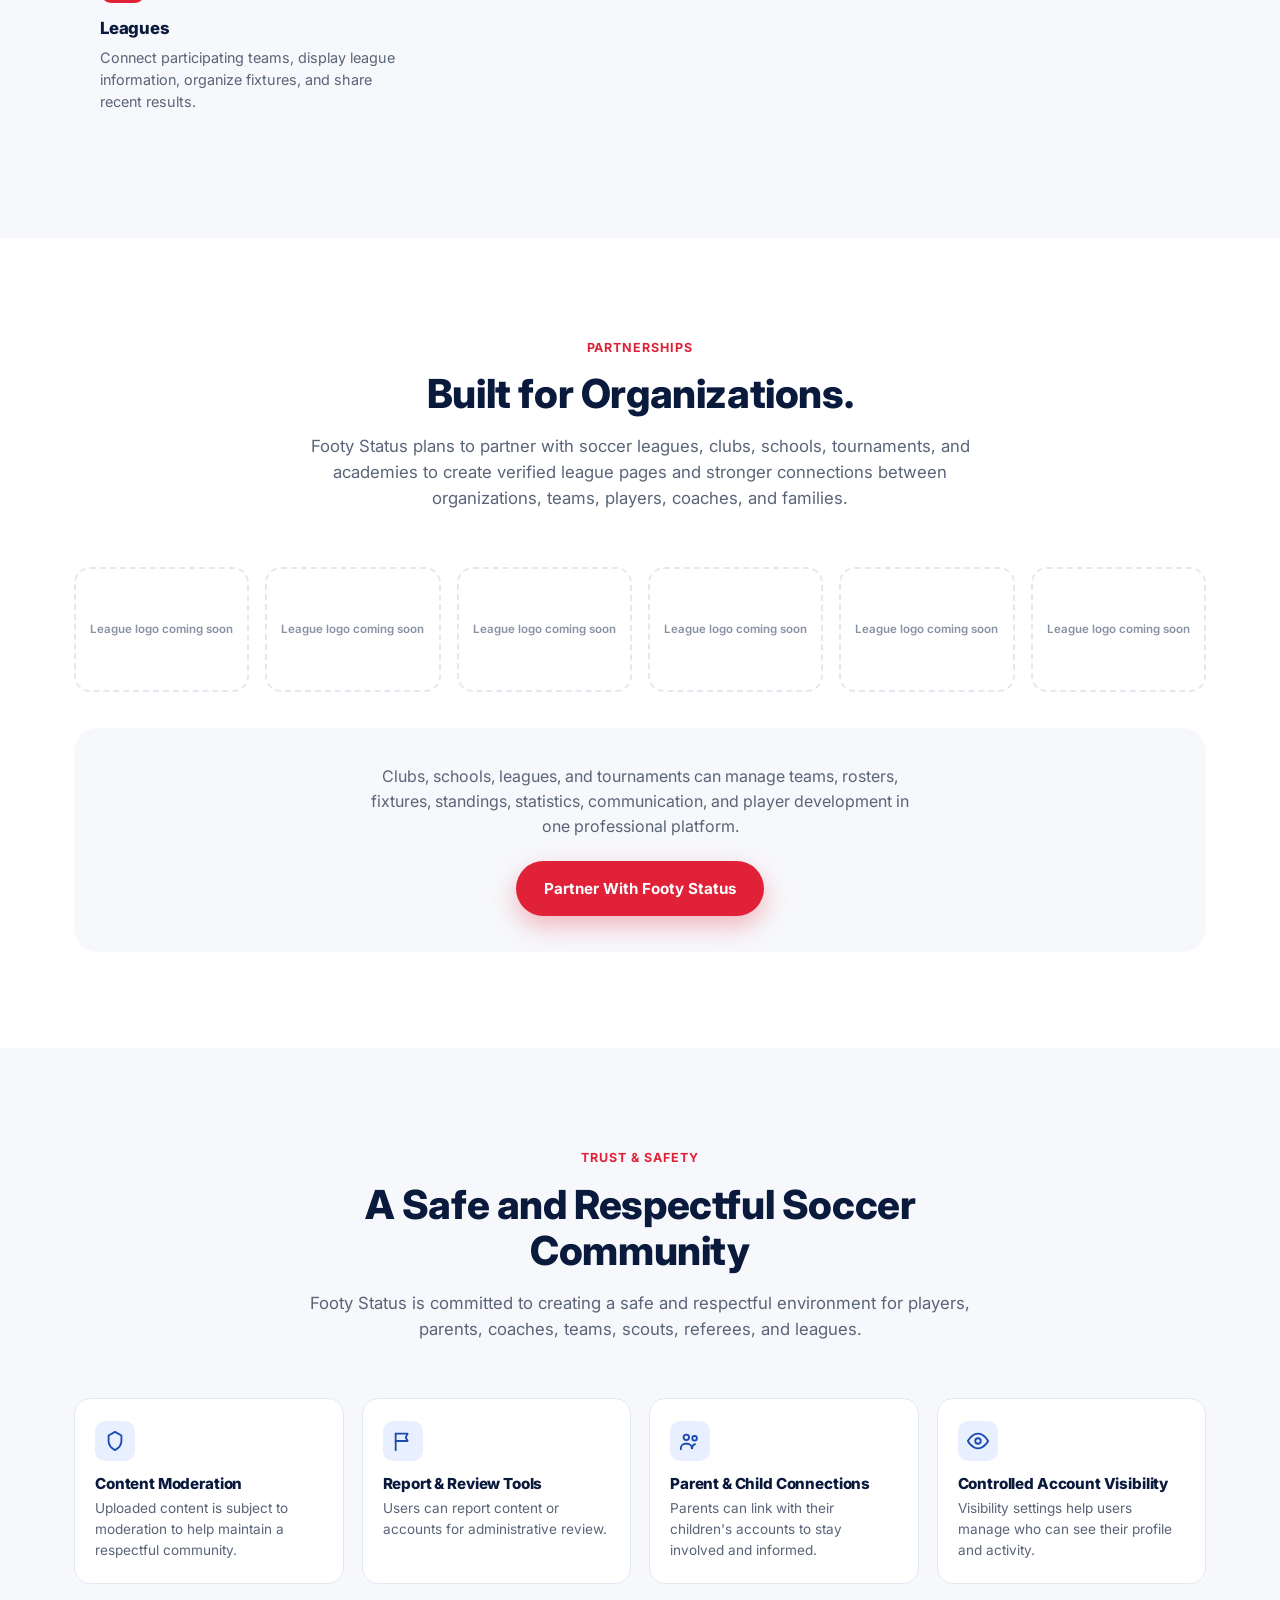
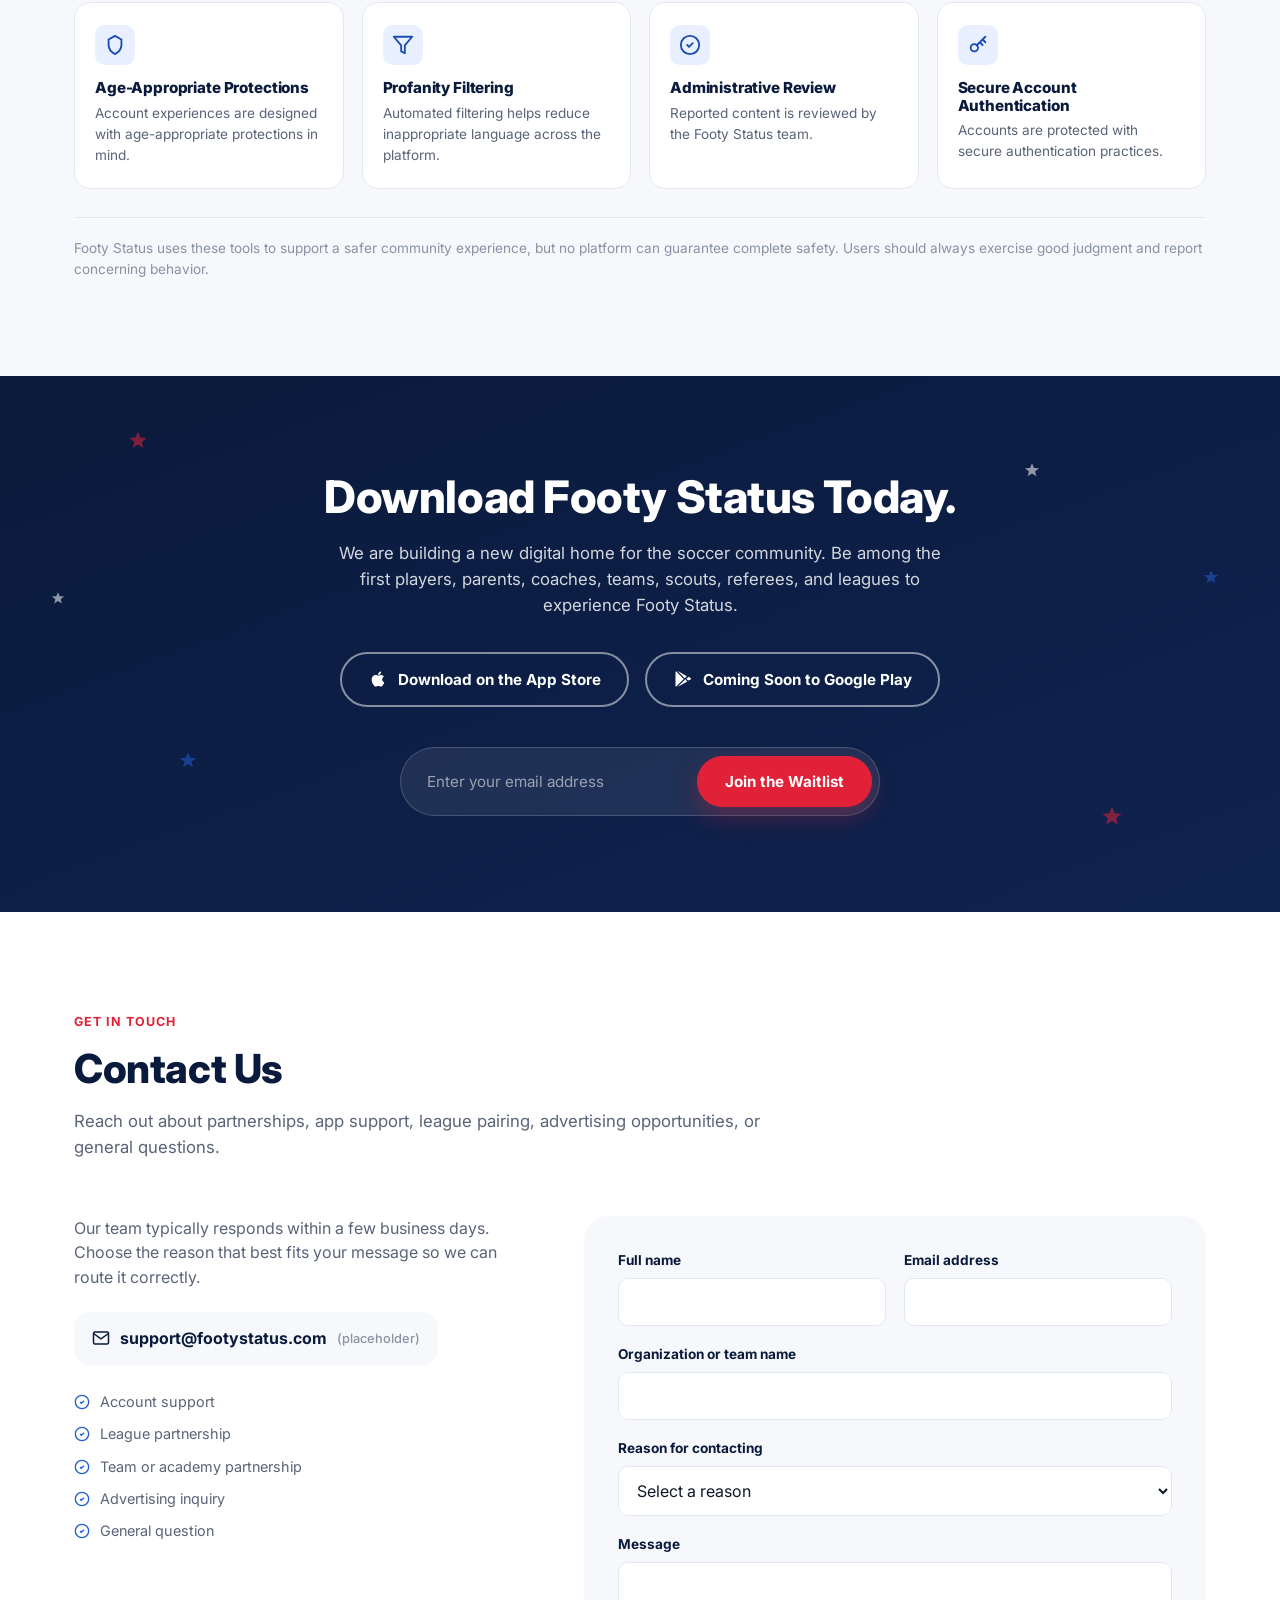
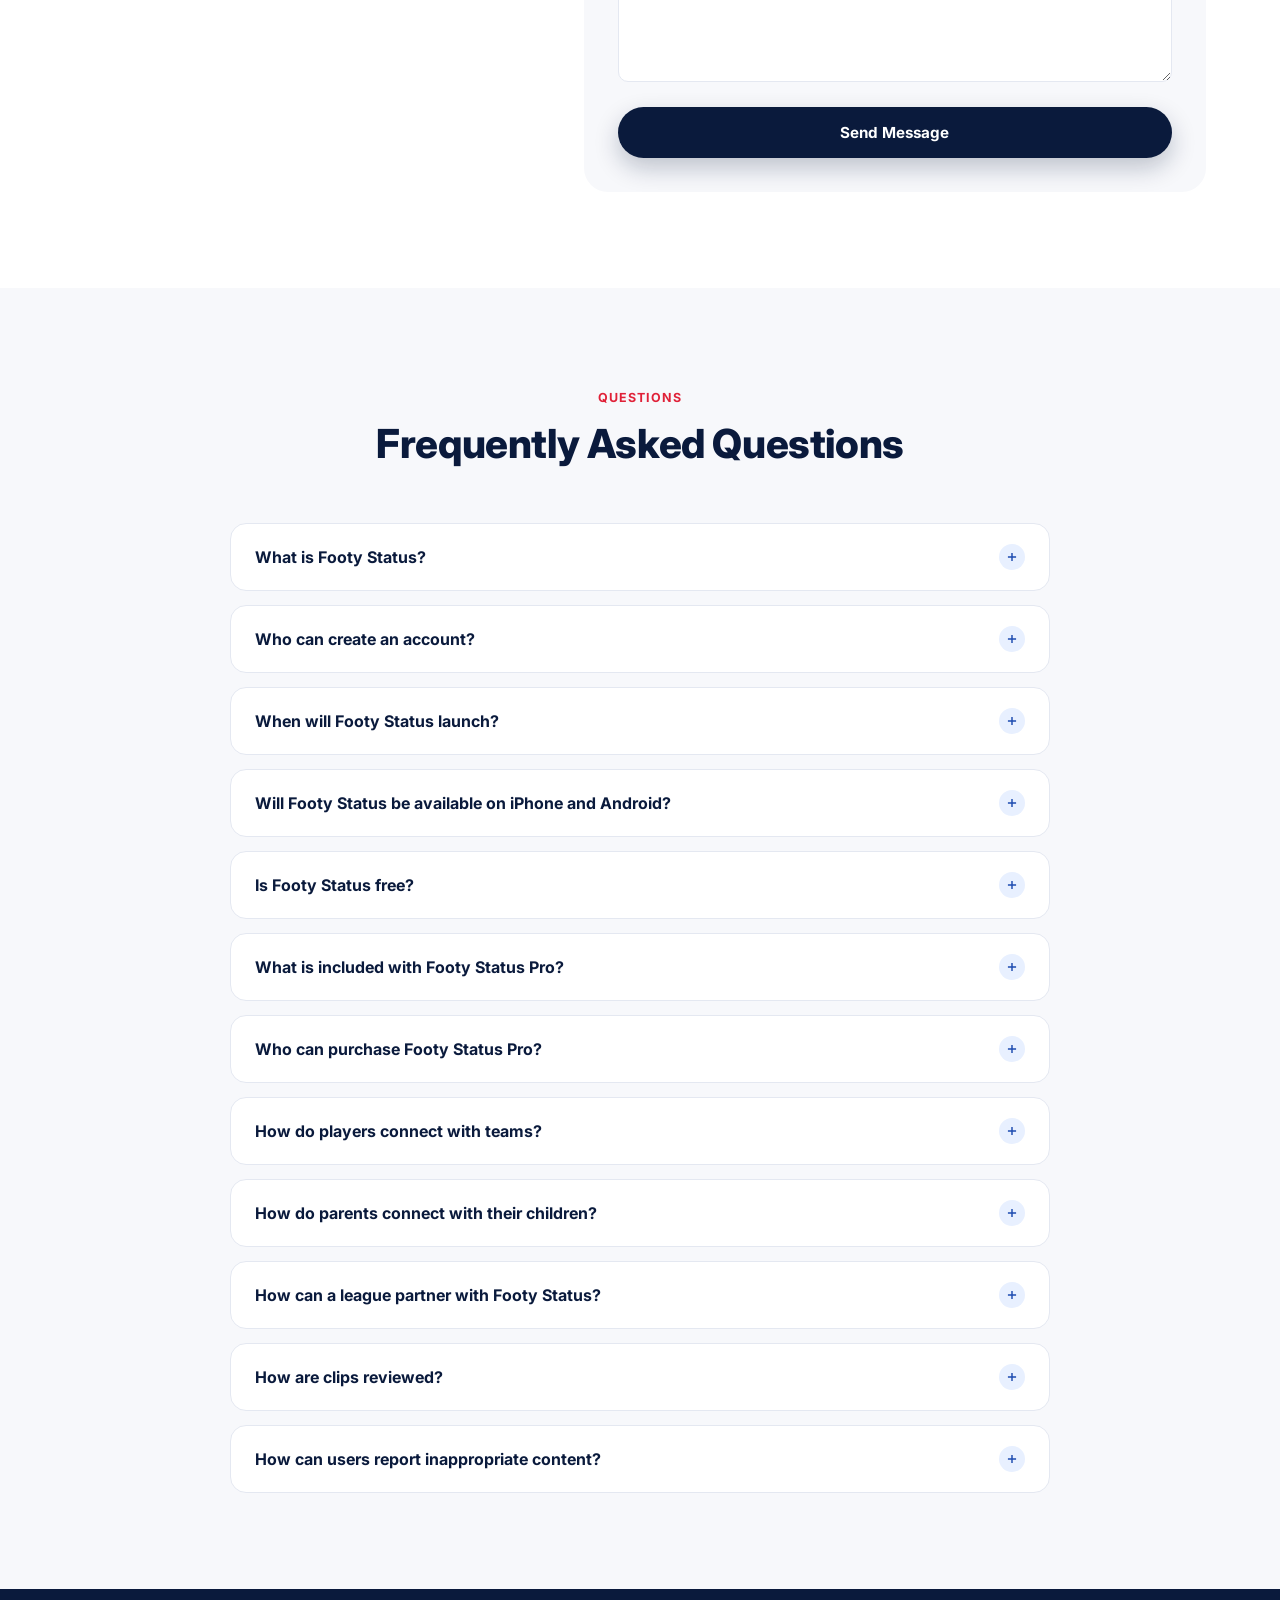
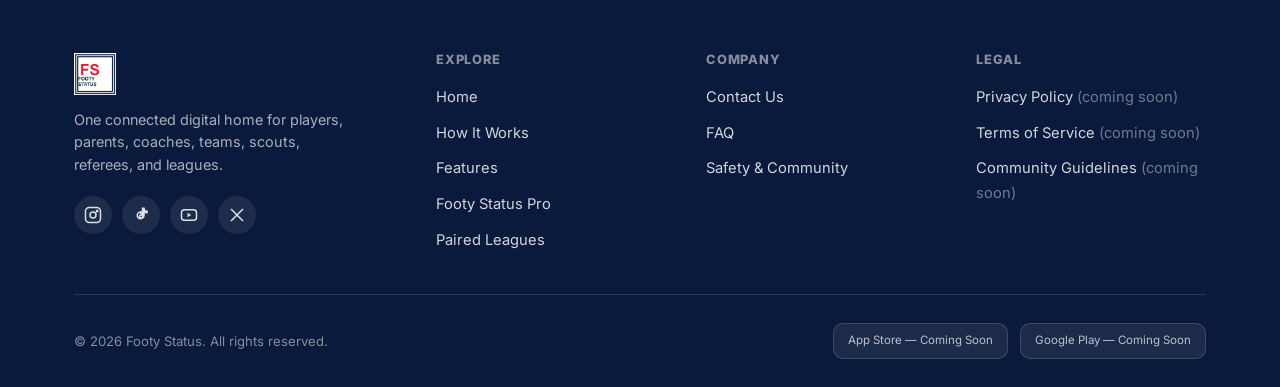
==== commit 966e9aa0: "Update navigation to five core website sections" ====
--- a/index.html
+++ b/index.html
@@ -25,15 +25,14 @@
 
     <nav class="nav-links" aria-label="Primary">
       <a href="#home">Home</a>
-      <a href="#how-it-works">How It Works</a>
       <a href="#features">Features</a>
-      <a href="#pro">Footy Status Pro</a>
-      <a href="#paired-leagues">Paired Leagues</a>
-      <a href="#contact">Contact Us</a>
+      <a href="#organizations">Organizations</a>
+      <a href="#support">Support</a>
+      <a href="#download">Download</a>
     </nav>
 
     <div class="nav-actions">
-      <a href="#coming-soon" class="btn btn-primary btn-sm nav-cta nav-cta-desktop">Join the Waitlist</a>
+      <a href="#download" class="btn btn-primary btn-sm nav-cta nav-cta-desktop">Get the App</a>
       <button class="nav-toggle" id="navToggle" aria-label="Toggle menu" aria-expanded="false" aria-controls="mobilePanel">
         <span></span><span></span><span></span>
       </button>
@@ -43,12 +42,11 @@
 
 <div class="mobile-panel" id="mobilePanel">
   <a href="#home">Home</a>
-  <a href="#how-it-works">How It Works</a>
   <a href="#features">Features</a>
-  <a href="#pro">Footy Status Pro</a>
-  <a href="#paired-leagues">Paired Leagues</a>
-  <a href="#contact">Contact Us</a>
-  <a href="#coming-soon" class="btn btn-primary">Join the Waitlist</a>
+  <a href="#organizations">Organizations</a>
+  <a href="#support">Support</a>
+  <a href="#download">Download</a>
+  <a href="#download" class="btn btn-primary">Download the App</a>
 </div>
 
 <main id="main">
@@ -67,18 +65,18 @@
     <div class="container">
       <div class="hero-copy reveal">
         <span class="hero-badge"><span class="dot"></span> Launching soon</span>
-        <h1>Your Soccer Journey.<br />All in <span>One Place.</span></h1>
-        <p class="hero-sub">Footy Status connects players, parents, coaches, teams, scouts, referees, and leagues through one powerful soccer platform. Build your profile, share highlights, follow matches, connect with teams, and take your soccer journey to the next level.</p>
+        <h1>The Complete <span>Soccer Platform.</span></h1>
+        <p class="hero-sub">Players, Coaches, Parents, Referees, Clubs, Schools, and Leagues—all connected in one place.</p>
 
         <div class="hero-ctas">
-          <a href="#coming-soon" class="btn btn-navy" aria-label="Coming soon to the App Store">
+          <a href="#download" class="btn btn-navy" aria-label="Coming soon to the App Store">
             <svg width="20" height="20" viewBox="0 0 24 24" fill="currentColor" aria-hidden="true"><path d="M17.05 20.28c-.98.95-2.05.8-3.08.35-1.09-.46-2.09-.48-3.24 0-1.44.62-2.2.44-3.06-.35C2.79 15.25 3.51 7.59 9.05 7.31c1.35.07 2.29.74 3.08.8 1.18-.24 2.31-.93 3.57-.84 1.51.12 2.65.72 3.4 1.8-3.12 1.87-2.38 5.98.48 7.13-.57 1.5-1.31 2.99-2.53 4.08l.01-.01zM12.03 7.25c-.15-2.23 1.66-4.07 3.74-4.25.29 2.58-2.34 4.5-3.74 4.25z"/></svg>
             <span>
               <span class="store-sub">Coming Soon to the</span>
               <span class="store-main">App Store</span>
             </span>
           </a>
-          <a href="#coming-soon" class="btn btn-navy" aria-label="Coming soon to Google Play">
+          <a href="#download" class="btn btn-navy" aria-label="Coming soon to Google Play">
             <svg width="20" height="20" viewBox="0 0 24 24" fill="currentColor" aria-hidden="true"><path d="M3.6 2.6a1.5 1.5 0 0 0-.6 1.2v16.4c0 .5.22.93.6 1.2l9.35-9.4L3.6 2.6zm11.1 9.75 2.5 2.5-11.36 6.5 8.86-9zm3.9-3.15 2.55 1.47c.7.4.7 1.4 0 1.8l-2.55 1.47L15.98 12l2.62-2.8zM5.24 2.15l11.36 6.5-2.5 2.5-8.86-9z"/></svg>
             <span>
               <span class="store-sub">Coming Soon to</span>
@@ -288,7 +286,7 @@
             <li><svg width="18" height="18" viewBox="0 0 24 24" fill="none" stroke="currentColor" stroke-width="2.5"><path d="M20 6L9 17l-5-5"/></svg> Footy Status Pro profile badge</li>
             <li><svg width="18" height="18" viewBox="0 0 24 24" fill="none" stroke="currentColor" stroke-width="2.5"><path d="M20 6L9 17l-5-5"/></svg> Additional premium player features</li>
           </ul>
-          <a href="#coming-soon" class="btn btn-outline-navy">Coming Soon</a>
+          <a href="#download" class="btn btn-outline-navy">Coming Soon</a>
         </div>
 
         <div class="price-card best reveal">
@@ -303,7 +301,7 @@
             <li><svg width="18" height="18" viewBox="0 0 24 24" fill="none" stroke="currentColor" stroke-width="2.5"><path d="M20 6L9 17l-5-5"/></svg> Footy Status Pro profile badge</li>
             <li><svg width="18" height="18" viewBox="0 0 24 24" fill="none" stroke="currentColor" stroke-width="2.5"><path d="M20 6L9 17l-5-5"/></svg> No yearly renewal</li>
           </ul>
-          <a href="#coming-soon" class="btn btn-primary">Coming Soon</a>
+          <a href="#download" class="btn btn-primary">Coming Soon</a>
         </div>
       </div>
 
@@ -325,11 +323,11 @@
   </section>
 
   <!-- ============================== PAIRED LEAGUES ============================== -->
-  <section class="section" id="paired-leagues">
+  <section class="section" id="organizations">
     <div class="container">
       <div class="section-head center reveal">
         <span class="eyebrow">Partnerships</span>
-        <h2>Paired Leagues</h2>
+        <h2>Built for Organizations.</h2>
         <p>Footy Status plans to partner with soccer leagues, clubs, schools, tournaments, and academies to create verified league pages and stronger connections between organizations, teams, players, coaches, and families.</p>
       </div>
 
@@ -343,8 +341,8 @@
       </div>
 
       <div class="league-cta reveal">
-        <p>Interested in pairing your league with Footy Status? Contact our team to learn more.</p>
-        <a href="#contact" class="btn btn-primary">Partner With Footy Status</a>
+        <p>Clubs, schools, leagues, and tournaments can manage teams, rosters, fixtures, standings, statistics, communication, and player development in one professional platform.</p>
+        <a href="#support" class="btn btn-primary">Partner With Footy Status</a>
       </div>
     </div>
   </section>
@@ -365,7 +363,7 @@
   </section>
 
   <!-- ============================== COMING SOON / WAITLIST ============================== -->
-  <section class="section section--navy coming-soon" id="coming-soon">
+  <section class="section section--navy coming-soon" id="download">
     <div class="star-field" aria-hidden="true">
       <div class="star" style="top:10%; left:10%; width:20px; height:20px;">STAR_RED</div>
       <div class="star" style="top:16%; left:80%; width:16px; height:16px;">STAR_WHITE</div>
@@ -377,13 +375,13 @@
 
     <div class="container">
       <div class="reveal">
-        <h2>Footy Status Is Coming Soon</h2>
+        <h2>Download Footy Status Today.</h2>
         <p class="lede">We are building a new digital home for the soccer community. Be among the first players, parents, coaches, teams, scouts, referees, and leagues to experience Footy Status.</p>
 
         <div class="store-row">
           <span class="btn btn-outline" aria-disabled="true">
             <svg width="20" height="20" viewBox="0 0 24 24" fill="currentColor" aria-hidden="true"><path d="M17.05 20.28c-.98.95-2.05.8-3.08.35-1.09-.46-2.09-.48-3.24 0-1.44.62-2.2.44-3.06-.35C2.79 15.25 3.51 7.59 9.05 7.31c1.35.07 2.29.74 3.08.8 1.18-.24 2.31-.93 3.57-.84 1.51.12 2.65.72 3.4 1.8-3.12 1.87-2.38 5.98.48 7.13-.57 1.5-1.31 2.99-2.53 4.08l.01-.01zM12.03 7.25c-.15-2.23 1.66-4.07 3.74-4.25.29 2.58-2.34 4.5-3.74 4.25z"/></svg>
-            Coming Soon to the Apple App Store
+            Download on the App Store
           </span>
           <span class="btn btn-outline" aria-disabled="true">
             <svg width="20" height="20" viewBox="0 0 24 24" fill="currentColor" aria-hidden="true"><path d="M3.6 2.6a1.5 1.5 0 0 0-.6 1.2v16.4c0 .5.22.93.6 1.2l9.35-9.4L3.6 2.6zm11.1 9.75 2.5 2.5-11.36 6.5 8.86-9zm3.9-3.15 2.55 1.47c.7.4.7 1.4 0 1.8l-2.55 1.47L15.98 12l2.62-2.8zM5.24 2.15l11.36 6.5-2.5 2.5-8.86-9z"/></svg>
@@ -402,7 +400,7 @@
   </section>
 
   <!-- ============================== CONTACT ============================== -->
-  <section class="section" id="contact">
+  <section class="section" id="support">
     <div class="container">
       <div class="section-head reveal">
         <span class="eyebrow">Get in touch</span>
@@ -515,15 +513,15 @@
           <li><a href="#how-it-works">How It Works</a></li>
           <li><a href="#features">Features</a></li>
           <li><a href="#pro">Footy Status Pro</a></li>
-          <li><a href="#paired-leagues">Paired Leagues</a></li>
+          <li><a href="#organizations">Paired Leagues</a></li>
         </ul>
       </div>
 
       <div class="footer-col">
         <h4>Company</h4>
         <ul>
-          <li><a href="#contact">Contact Us</a></li>
-          <li><a href="#faq">FAQ</a></li>
+          <li><a href="#support">Contact Us</a></li>
+          <li><a href="#support">FAQ</a></li>
           <li><a href="#safety">Safety &amp; Community</a></li>
         </ul>
       </div>
--- a/css/styles.css
+++ b/css/styles.css
@@ -0,0 +1,1212 @@
+/* ==========================================================================
+   Footy Status — Marketing Site Stylesheet
+   ========================================================================== */
+
+:root {
+  --white: #ffffff;
+  --off-white: #f7f8fb;
+  --navy: #0a1a3c;
+  --navy-800: #0f234f;
+  --navy-700: #14306a;
+  --royal: #235ed1;
+  --royal-600: #1c4bb0;
+  --royal-100: #e8f0ff;
+  --red: #e02138;
+  --red-600: #c11429;
+  --star-white: #ffffff;
+  --ink: #101828;
+  --muted: #5a6478;
+  --muted-light: #8892a4;
+  --border: #e4e8f1;
+  --radius-sm: 10px;
+  --radius-md: 16px;
+  --radius-lg: 24px;
+  --shadow-sm: 0 2px 8px rgba(10, 26, 60, 0.06);
+  --shadow-md: 0 8px 24px rgba(10, 26, 60, 0.10);
+  --shadow-lg: 0 20px 48px rgba(10, 26, 60, 0.16);
+  --container: 1180px;
+  --nav-h: 76px;
+  --font: "Inter", -apple-system, BlinkMacSystemFont, "Segoe UI", Roboto, Helvetica, Arial, sans-serif;
+}
+
+* , *::before, *::after { box-sizing: border-box; }
+
+html {
+  scroll-behavior: smooth;
+  scroll-padding-top: calc(var(--nav-h) + 12px);
+}
+
+body {
+  margin: 0;
+  font-family: var(--font);
+  color: var(--ink);
+  background: var(--white);
+  line-height: 1.55;
+  -webkit-font-smoothing: antialiased;
+}
+
+img { max-width: 100%; display: block; }
+
+a { color: inherit; text-decoration: none; }
+
+ul { list-style: none; margin: 0; padding: 0; }
+
+button { font-family: inherit; cursor: pointer; }
+
+input, textarea, select {
+  font-family: inherit;
+  font-size: 1rem;
+}
+
+h1, h2, h3, h4 { margin: 0; line-height: 1.15; font-weight: 800; letter-spacing: -0.01em; }
+
+p { margin: 0; }
+
+.container {
+  width: 100%;
+  max-width: var(--container);
+  margin: 0 auto;
+  padding: 0 24px;
+}
+
+.visually-hidden {
+  position: absolute;
+  width: 1px; height: 1px;
+  overflow: hidden;
+  clip: rect(0 0 0 0);
+  white-space: nowrap;
+}
+
+a:focus-visible,
+button:focus-visible,
+input:focus-visible,
+textarea:focus-visible,
+select:focus-visible,
+[tabindex]:focus-visible {
+  outline: 3px solid var(--royal);
+  outline-offset: 2px;
+  border-radius: 4px;
+}
+
+/* ------------------------------ Section basics --------------------------- */
+
+.section {
+  padding: 96px 0;
+  position: relative;
+}
+
+.section--tight { padding: 72px 0; }
+
+.section--alt { background: var(--off-white); }
+
+.section--navy {
+  background: linear-gradient(160deg, var(--navy) 0%, var(--navy-800) 100%);
+  color: var(--white);
+}
+
+.section-head {
+  max-width: 720px;
+  margin: 0 0 56px;
+}
+
+.section-head.center { margin-left: auto; margin-right: auto; text-align: center; }
+
+.eyebrow {
+  display: inline-flex;
+  align-items: center;
+  gap: 8px;
+  font-size: 0.78rem;
+  font-weight: 700;
+  letter-spacing: 0.08em;
+  text-transform: uppercase;
+  color: var(--red);
+  margin-bottom: 14px;
+}
+
+.section-head h2 {
+  font-size: clamp(1.8rem, 3.2vw, 2.5rem);
+  color: var(--navy);
+  margin-bottom: 16px;
+}
+
+.section--navy .section-head h2,
+.section--navy .eyebrow { color: var(--white); }
+.section--navy .eyebrow { color: #ff8a97; }
+
+.section-head p {
+  color: var(--muted);
+  font-size: 1.05rem;
+}
+
+.section--navy .section-head p { color: rgba(255,255,255,0.78); }
+
+/* --------------------------------- Buttons -------------------------------- */
+
+.btn {
+  display: inline-flex;
+  align-items: center;
+  justify-content: center;
+  gap: 10px;
+  padding: 14px 26px;
+  border-radius: 999px;
+  font-weight: 700;
+  font-size: 0.95rem;
+  border: 2px solid transparent;
+  transition: transform 0.2s ease, box-shadow 0.2s ease, background 0.2s ease, color 0.2s ease;
+  white-space: nowrap;
+}
+
+.btn:hover { transform: translateY(-2px); }
+
+.btn-primary {
+  background: var(--red);
+  color: var(--white);
+  box-shadow: 0 10px 24px rgba(224, 33, 56, 0.30);
+}
+.btn-primary:hover { background: var(--red-600); box-shadow: 0 14px 30px rgba(224, 33, 56, 0.38); }
+
+.btn-navy {
+  background: var(--navy);
+  color: var(--white);
+  box-shadow: 0 10px 24px rgba(10, 26, 60, 0.24);
+}
+.btn-navy:hover { background: var(--navy-700); }
+
+.btn-outline {
+  background: transparent;
+  border-color: rgba(255,255,255,0.5);
+  color: var(--white);
+}
+.btn-outline:hover { background: rgba(255,255,255,0.12); }
+
+.btn-outline-navy {
+  background: transparent;
+  border-color: var(--navy);
+  color: var(--navy);
+}
+.btn-outline-navy:hover { background: var(--navy); color: var(--white); }
+
+.btn-store {
+  background: var(--navy);
+  color: var(--white);
+  gap: 12px;
+  padding: 12px 22px;
+  opacity: 0.96;
+}
+.btn-store .store-sub { display: block; font-size: 0.68rem; font-weight: 500; opacity: 0.75; }
+.btn-store .store-main { display: block; font-size: 0.92rem; }
+.btn-store svg { flex-shrink: 0; }
+
+.btn-sm { padding: 10px 18px; font-size: 0.85rem; }
+
+.btn:disabled { opacity: 0.6; cursor: not-allowed; transform: none; }
+
+/* ---------------------------------- Stars --------------------------------- */
+
+.star-field {
+  position: absolute;
+  inset: 0;
+  overflow: hidden;
+  pointer-events: none;
+  z-index: 0;
+}
+
+.star {
+  position: absolute;
+  opacity: 0.55;
+}
+
+.star svg { width: 100%; height: 100%; display: block; }
+
+/* ---------------------------------- Navbar -------------------------------- */
+
+.navbar {
+  position: sticky;
+  top: 0;
+  z-index: 200;
+  background: rgba(255, 255, 255, 0.92);
+  backdrop-filter: saturate(180%) blur(10px);
+  border-bottom: 1px solid var(--border);
+  transition: box-shadow 0.25s ease;
+}
+
+.navbar.is-scrolled { box-shadow: 0 4px 20px rgba(10, 26, 60, 0.08); }
+
+.navbar .container {
+  height: var(--nav-h);
+  display: flex;
+  align-items: center;
+  justify-content: space-between;
+  gap: 16px;
+}
+
+.brand {
+  display: flex;
+  align-items: center;
+  gap: 10px;
+  font-weight: 800;
+  font-size: 1.05rem;
+  color: var(--navy);
+  flex-shrink: 0;
+}
+
+.brand img { height: 42px; width: auto; }
+
+.navbar .brand {
+  padding: 4px 0;
+}
+
+.navbar .brand img {
+  width: auto;
+  height: 52px;
+  object-fit: contain;
+  transition: transform 0.2s ease;
+}
+
+.navbar .brand:hover img { transform: translateY(-1px); }
+
+.nav-links {
+  display: flex;
+  align-items: center;
+  gap: 30px;
+}
+
+.nav-links a {
+  font-weight: 600;
+  font-size: 0.95rem;
+  color: var(--navy);
+  position: relative;
+  padding: 6px 2px;
+  transition: color 0.2s ease;
+}
+
+.nav-links a:hover { color: var(--royal-600); }
+
+.nav-links a::after {
+  content: "";
+  position: absolute;
+  left: 0; right: 100%;
+  bottom: -2px;
+  height: 2px;
+  background: var(--red);
+  transition: right 0.25s ease;
+}
+
+.nav-links a:hover::after { right: 0; }
+
+.nav-actions {
+  display: flex;
+  align-items: center;
+  gap: 14px;
+}
+
+.nav-cta { padding: 11px 22px; font-size: 0.88rem; }
+
+.nav-toggle {
+  display: none;
+  flex-direction: column;
+  gap: 5px;
+  background: none;
+  border: none;
+  padding: 8px;
+}
+
+.nav-toggle span {
+  width: 24px;
+  height: 2.5px;
+  background: var(--navy);
+  border-radius: 2px;
+  transition: transform 0.25s ease, opacity 0.25s ease;
+}
+
+.nav-toggle[aria-expanded="true"] span:nth-child(1) { transform: translateY(7.5px) rotate(45deg); }
+.nav-toggle[aria-expanded="true"] span:nth-child(2) { opacity: 0; }
+.nav-toggle[aria-expanded="true"] span:nth-child(3) { transform: translateY(-7.5px) rotate(-45deg); }
+
+.mobile-panel {
+  display: none;
+  position: fixed;
+  inset: var(--nav-h) 0 0 0;
+  background: var(--white);
+  z-index: 190;
+  overflow-y: auto;
+  padding: 24px;
+}
+
+.mobile-panel.is-open { display: block; }
+
+.mobile-panel a {
+  display: block;
+  padding: 16px 4px;
+  font-weight: 700;
+  font-size: 1.15rem;
+  color: var(--navy);
+  border-bottom: 1px solid var(--border);
+}
+
+.mobile-panel .btn { width: 100%; margin-top: 20px; }
+
+/* ---------------------------------- Hero ---------------------------------- */
+
+.hero {
+  position: relative;
+  overflow: hidden;
+  background: linear-gradient(180deg, var(--off-white) 0%, var(--white) 70%);
+  padding: 76px 0 60px;
+}
+
+.hero .container {
+  position: relative;
+  z-index: 1;
+  display: grid;
+  grid-template-columns: 1.05fr 0.95fr;
+  align-items: center;
+  gap: 56px;
+}
+
+.hero-badge {
+  display: inline-flex;
+  align-items: center;
+  gap: 8px;
+  background: var(--royal-100);
+  color: var(--royal-600);
+  font-weight: 700;
+  font-size: 0.8rem;
+  padding: 8px 16px;
+  border-radius: 999px;
+  margin-bottom: 22px;
+}
+
+.hero-badge .dot {
+  width: 8px; height: 8px;
+  border-radius: 50%;
+  background: var(--red);
+}
+
+.hero h1 {
+  font-size: clamp(2.4rem, 5vw, 3.6rem);
+  color: var(--navy);
+  margin-bottom: 22px;
+}
+
+.hero h1 span { color: var(--red); }
+
+.hero-sub {
+  font-size: 1.15rem;
+  color: var(--muted);
+  max-width: 540px;
+  margin-bottom: 34px;
+}
+
+.hero-ctas {
+  display: flex;
+  flex-wrap: wrap;
+  gap: 16px;
+  margin-bottom: 30px;
+}
+
+.hero-note {
+  font-size: 0.85rem;
+  color: var(--muted-light);
+}
+
+.hero-visual {
+  position: relative;
+  display: flex;
+  align-items: center;
+  justify-content: center;
+}
+
+.phone-mock {
+  position: relative;
+  width: 280px;
+  height: 570px;
+  background: var(--navy);
+  border-radius: 44px;
+  padding: 14px;
+  box-shadow: var(--shadow-lg);
+  z-index: 1;
+}
+
+.phone-mock::before {
+  content: "";
+  position: absolute;
+  top: 14px; left: 50%;
+  transform: translateX(-50%);
+  width: 90px; height: 18px;
+  background: var(--navy);
+  border-radius: 0 0 14px 14px;
+  z-index: 2;
+}
+
+.phone-screen {
+  width: 100%;
+  height: 100%;
+  border-radius: 32px;
+  background: linear-gradient(165deg, var(--royal) 0%, var(--navy) 100%);
+  position: relative;
+  overflow: hidden;
+  display: flex;
+  flex-direction: column;
+  align-items: center;
+  justify-content: center;
+  gap: 14px;
+  color: var(--white);
+  text-align: center;
+  padding: 30px 20px;
+}
+
+.phone-screen .ph-logo { width: 96px; opacity: 0.95; }
+
+.phone-screen .ph-caption {
+  font-size: 0.8rem;
+  font-weight: 600;
+  opacity: 0.85;
+  letter-spacing: 0.02em;
+}
+
+.phone-screen .ph-placeholder {
+  position: absolute;
+  bottom: 22px; left: 22px; right: 22px;
+  background: rgba(255,255,255,0.12);
+  border: 1px dashed rgba(255,255,255,0.4);
+  border-radius: 14px;
+  padding: 14px;
+  font-size: 0.72rem;
+  color: rgba(255,255,255,0.75);
+}
+
+.float-card {
+  position: absolute;
+  background: var(--white);
+  border-radius: var(--radius-md);
+  box-shadow: var(--shadow-md);
+  padding: 14px 18px;
+  display: flex;
+  align-items: center;
+  gap: 10px;
+  font-weight: 700;
+  font-size: 0.85rem;
+  color: var(--navy);
+  z-index: 2;
+}
+
+.float-card.card-1 { top: 6%; left: -8%; }
+.float-card.card-2 { bottom: 10%; right: -10%; }
+.float-card .icon-dot {
+  width: 30px; height: 30px;
+  border-radius: 8px;
+  display: flex; align-items: center; justify-content: center;
+  background: var(--royal-100);
+  color: var(--royal-600);
+  flex-shrink: 0;
+}
+
+/* ------------------------------- Purpose ---------------------------------- */
+
+.purpose-grid {
+  display: grid;
+  grid-template-columns: 1fr 1fr;
+  gap: 56px;
+  align-items: center;
+}
+
+.purpose-copy p {
+  color: var(--muted);
+  font-size: 1.05rem;
+  margin-bottom: 18px;
+}
+
+.purpose-copy p:last-child { margin-bottom: 0; }
+
+.purpose-list {
+  display: grid;
+  gap: 16px;
+}
+
+.purpose-item {
+  display: flex;
+  gap: 14px;
+  align-items: flex-start;
+  background: var(--off-white);
+  border-radius: var(--radius-md);
+  padding: 18px 20px;
+}
+
+.purpose-item .icon {
+  width: 40px; height: 40px;
+  border-radius: 10px;
+  background: var(--navy);
+  color: var(--white);
+  display: flex; align-items: center; justify-content: center;
+  flex-shrink: 0;
+}
+
+.purpose-item strong { display: block; color: var(--navy); margin-bottom: 4px; font-size: 0.98rem; }
+.purpose-item span { color: var(--muted); font-size: 0.9rem; }
+
+/* -------------------------------- Steps ----------------------------------- */
+
+.steps {
+  display: grid;
+  gap: 22px;
+}
+
+.step {
+  display: grid;
+  grid-template-columns: 64px 1fr;
+  gap: 24px;
+  background: var(--white);
+  border: 1px solid var(--border);
+  border-radius: var(--radius-lg);
+  padding: 28px 30px;
+  box-shadow: var(--shadow-sm);
+  transition: box-shadow 0.25s ease, transform 0.25s ease;
+}
+
+.step:hover { box-shadow: var(--shadow-md); transform: translateY(-3px); }
+
+.step-num {
+  width: 56px; height: 56px;
+  border-radius: 16px;
+  background: linear-gradient(150deg, var(--royal) 0%, var(--navy) 100%);
+  color: var(--white);
+  font-weight: 800;
+  font-size: 1.3rem;
+  display: flex; align-items: center; justify-content: center;
+}
+
+.step h3 { font-size: 1.2rem; color: var(--navy); margin-bottom: 8px; }
+.step p { color: var(--muted); }
+
+.step-tags {
+  display: flex;
+  flex-wrap: wrap;
+  gap: 8px;
+  margin-top: 14px;
+}
+
+.step-tags span {
+  background: var(--royal-100);
+  color: var(--royal-600);
+  font-size: 0.78rem;
+  font-weight: 700;
+  padding: 6px 12px;
+  border-radius: 999px;
+}
+
+/* ------------------------------- Feature grid ------------------------------ */
+
+.feature-grid {
+  display: grid;
+  grid-template-columns: repeat(4, 1fr);
+  gap: 20px;
+}
+
+.feature-card {
+  background: var(--white);
+  border: 1px solid var(--border);
+  border-radius: var(--radius-lg);
+  padding: 26px 22px;
+  box-shadow: var(--shadow-sm);
+  transition: transform 0.25s ease, box-shadow 0.25s ease, border-color 0.25s ease;
+}
+
+.feature-card:hover {
+  transform: translateY(-4px);
+  box-shadow: var(--shadow-md);
+  border-color: transparent;
+}
+
+.feature-icon {
+  width: 48px; height: 48px;
+  border-radius: 12px;
+  background: var(--navy);
+  color: var(--white);
+  display: flex; align-items: center; justify-content: center;
+  margin-bottom: 16px;
+}
+
+.feature-card h3 { font-size: 1.02rem; color: var(--navy); margin-bottom: 8px; }
+.feature-card p { color: var(--muted); font-size: 0.9rem; }
+
+/* -------------------------------- Next Up ---------------------------------- */
+
+.nextup {
+  display: grid;
+  grid-template-columns: 0.85fr 1.15fr;
+  gap: 56px;
+  align-items: center;
+}
+
+.nextup-visual {
+  display: flex;
+  justify-content: center;
+}
+
+.reel-mock {
+  width: 240px;
+  height: 480px;
+  border-radius: 34px;
+  background: var(--navy);
+  padding: 10px;
+  box-shadow: var(--shadow-lg);
+  position: relative;
+}
+
+.reel-screen {
+  width: 100%; height: 100%;
+  border-radius: 26px;
+  background: linear-gradient(200deg, var(--red) 0%, var(--navy) 55%, var(--navy-800) 100%);
+  position: relative;
+  overflow: hidden;
+}
+
+.reel-chip {
+  position: absolute;
+  top: 18px; left: 50%;
+  transform: translateX(-50%);
+  background: rgba(255,255,255,0.18);
+  color: var(--white);
+  font-size: 0.68rem;
+  font-weight: 700;
+  padding: 6px 14px;
+  border-radius: 999px;
+  letter-spacing: 0.04em;
+}
+
+.reel-info {
+  position: absolute;
+  left: 16px; right: 16px; bottom: 20px;
+  color: var(--white);
+}
+
+.reel-info strong { display: block; font-size: 0.95rem; }
+.reel-info span { font-size: 0.75rem; opacity: 0.8; }
+
+.nextup-copy p { color: var(--muted); font-size: 1.05rem; margin-bottom: 22px; }
+
+.tier-compare {
+  display: grid;
+  grid-template-columns: 1fr 1fr;
+  gap: 18px;
+}
+
+.tier-box {
+  border-radius: var(--radius-md);
+  padding: 22px;
+  border: 1px solid var(--border);
+}
+
+.tier-box.pro {
+  background: linear-gradient(160deg, var(--navy) 0%, var(--navy-700) 100%);
+  color: var(--white);
+  border: none;
+}
+
+.tier-box h4 { font-size: 0.95rem; text-transform: uppercase; letter-spacing: 0.04em; margin-bottom: 14px; color: var(--royal-600); }
+.tier-box.pro h4 { color: #ffd166; }
+
+.tier-box ul { display: grid; gap: 10px; }
+.tier-box li { font-size: 0.9rem; display: flex; gap: 8px; align-items: flex-start; color: var(--muted); }
+.tier-box.pro li { color: rgba(255,255,255,0.9); }
+
+.review-note {
+  margin-top: 22px;
+  display: flex;
+  gap: 12px;
+  align-items: flex-start;
+  background: var(--royal-100);
+  border-radius: var(--radius-md);
+  padding: 16px 18px;
+  font-size: 0.88rem;
+  color: var(--navy);
+}
+
+/* -------------------------------- Pricing ---------------------------------- */
+
+.pricing-grid {
+  display: grid;
+  grid-template-columns: 1fr 1fr;
+  gap: 28px;
+  align-items: stretch;
+}
+
+.price-card {
+  background: var(--white);
+  border-radius: var(--radius-lg);
+  padding: 40px 34px;
+  border: 1px solid var(--border);
+  box-shadow: var(--shadow-sm);
+  display: flex;
+  flex-direction: column;
+  position: relative;
+}
+
+.price-card.best {
+  background: linear-gradient(165deg, var(--navy) 0%, var(--navy-700) 60%, var(--royal-600) 130%);
+  color: var(--white);
+  border: none;
+  box-shadow: var(--shadow-lg);
+  transform: scale(1.03);
+}
+
+.best-badge {
+  position: absolute;
+  top: -14px; right: 28px;
+  background: var(--red);
+  color: var(--white);
+  font-size: 0.75rem;
+  font-weight: 800;
+  letter-spacing: 0.03em;
+  padding: 8px 16px;
+  border-radius: 999px;
+  box-shadow: 0 8px 18px rgba(224,33,56,0.35);
+}
+
+.price-card h3 { font-size: 1.1rem; color: var(--navy); margin-bottom: 6px; }
+.price-card.best h3 { color: var(--white); }
+
+.price-card .price {
+  font-size: 2.6rem;
+  font-weight: 800;
+  color: var(--navy);
+  margin: 10px 0 4px;
+}
+.price-card.best .price { color: var(--white); }
+
+.price-card .price-period { font-size: 0.95rem; font-weight: 600; color: var(--muted-light); }
+.price-card.best .price-period { color: rgba(255,255,255,0.7); }
+
+.price-card ul { display: grid; gap: 12px; margin: 26px 0 30px; }
+.price-card li { display: flex; gap: 10px; align-items: flex-start; font-size: 0.92rem; color: var(--muted); }
+.price-card.best li { color: rgba(255,255,255,0.92); }
+.price-card li svg { flex-shrink: 0; margin-top: 2px; color: var(--royal); }
+.price-card.best li svg { color: #ffd166; }
+
+.price-card .btn { margin-top: auto; width: 100%; }
+
+.pricing-note {
+  margin-top: 30px;
+  text-align: center;
+  color: var(--muted);
+  font-size: 0.88rem;
+}
+
+.pro-flag {
+  display: inline-flex;
+  align-items: center;
+  gap: 8px;
+  background: var(--royal-100);
+  color: var(--royal-600);
+  font-weight: 700;
+  font-size: 0.85rem;
+  padding: 10px 18px;
+  border-radius: 999px;
+  margin-bottom: 20px;
+}
+
+/* ---------------------------- Account types -------------------------------- */
+
+.account-grid {
+  display: grid;
+  grid-template-columns: repeat(3, 1fr);
+  gap: 22px;
+}
+
+.account-card {
+  background: var(--off-white);
+  border-radius: var(--radius-lg);
+  padding: 28px 26px;
+  transition: background 0.25s ease, transform 0.25s ease;
+}
+
+.account-card:hover { background: var(--royal-100); transform: translateY(-3px); }
+
+.account-icon {
+  width: 46px; height: 46px;
+  border-radius: 12px;
+  background: var(--red);
+  color: var(--white);
+  display: flex; align-items: center; justify-content: center;
+  margin-bottom: 16px;
+}
+
+.account-card h3 { font-size: 1.05rem; color: var(--navy); margin-bottom: 8px; }
+.account-card p { font-size: 0.9rem; color: var(--muted); }
+
+/* ------------------------------ Paired leagues ------------------------------ */
+
+.league-logos {
+  display: grid;
+  grid-template-columns: repeat(6, 1fr);
+  gap: 16px;
+  margin: 40px 0 36px;
+}
+
+.league-slot {
+  aspect-ratio: 1.4 / 1;
+  border: 2px dashed var(--border);
+  border-radius: var(--radius-md);
+  display: flex;
+  align-items: center;
+  justify-content: center;
+  color: var(--muted-light);
+  font-size: 0.72rem;
+  font-weight: 600;
+  text-align: center;
+  padding: 8px;
+}
+
+.league-cta {
+  background: var(--off-white);
+  border-radius: var(--radius-lg);
+  padding: 36px;
+  text-align: center;
+}
+
+.league-cta p { color: var(--muted); max-width: 560px; margin: 0 auto 22px; }
+
+/* -------------------------------- Safety ------------------------------------ */
+
+.safety-grid {
+  display: grid;
+  grid-template-columns: repeat(4, 1fr);
+  gap: 18px;
+  margin-top: 10px;
+}
+
+.safety-card {
+  background: var(--white);
+  border: 1px solid var(--border);
+  border-radius: var(--radius-md);
+  padding: 22px 20px;
+}
+
+.safety-card .icon {
+  width: 40px; height: 40px;
+  border-radius: 10px;
+  background: var(--royal-100);
+  color: var(--royal-600);
+  display: flex; align-items: center; justify-content: center;
+  margin-bottom: 14px;
+}
+
+.safety-card h3 { font-size: 0.95rem; color: var(--navy); margin-bottom: 6px; }
+.safety-card p { font-size: 0.85rem; color: var(--muted); }
+
+.safety-disclaimer {
+  margin-top: 28px;
+  font-size: 0.85rem;
+  color: var(--muted-light);
+  border-top: 1px solid var(--border);
+  padding-top: 20px;
+}
+
+/* ------------------------------- Coming soon -------------------------------- */
+
+.coming-soon {
+  text-align: center;
+  position: relative;
+  z-index: 1;
+}
+
+.coming-soon h2 { font-size: clamp(1.9rem, 4vw, 2.8rem); margin-bottom: 16px; }
+.coming-soon .lede { max-width: 620px; margin: 0 auto 34px; color: rgba(255,255,255,0.82); font-size: 1.05rem; }
+
+.store-row {
+  display: flex;
+  justify-content: center;
+  gap: 16px;
+  flex-wrap: wrap;
+  margin-bottom: 40px;
+}
+
+.waitlist-form {
+  max-width: 480px;
+  margin: 0 auto;
+  display: flex;
+  gap: 12px;
+  background: rgba(255,255,255,0.08);
+  border: 1px solid rgba(255,255,255,0.18);
+  padding: 8px;
+  border-radius: 999px;
+}
+
+.waitlist-form input {
+  flex: 1;
+  border: none;
+  background: transparent;
+  color: var(--white);
+  padding: 12px 18px;
+  border-radius: 999px;
+  font-size: 0.95rem;
+}
+
+.waitlist-form input::placeholder { color: rgba(255,255,255,0.55); }
+.waitlist-form input:focus { outline: none; background: rgba(255,255,255,0.08); }
+
+.waitlist-success {
+  display: none;
+  max-width: 480px;
+  margin: 0 auto;
+  background: rgba(255,255,255,0.12);
+  border: 1px solid rgba(255,255,255,0.25);
+  border-radius: var(--radius-md);
+  padding: 20px 24px;
+  font-weight: 700;
+}
+
+.waitlist-success.show { display: block; }
+.waitlist-form.hide { display: none; }
+
+/* -------------------------------- Contact ------------------------------------ */
+
+.contact-wrap {
+  display: grid;
+  grid-template-columns: 0.85fr 1.15fr;
+  gap: 50px;
+}
+
+.contact-info p { color: var(--muted); margin-bottom: 22px; }
+
+.contact-email {
+  display: inline-flex;
+  align-items: center;
+  gap: 10px;
+  background: var(--off-white);
+  padding: 14px 18px;
+  border-radius: var(--radius-md);
+  font-weight: 700;
+  color: var(--navy);
+  margin-bottom: 26px;
+}
+
+.contact-reasons { display: grid; gap: 10px; }
+.contact-reasons li {
+  display: flex; gap: 10px; align-items: flex-start;
+  font-size: 0.9rem; color: var(--muted);
+}
+.contact-reasons svg { flex-shrink: 0; color: var(--royal); margin-top: 3px; }
+
+.form-card {
+  background: var(--off-white);
+  border-radius: var(--radius-lg);
+  padding: 34px;
+}
+
+.form-row { display: grid; grid-template-columns: 1fr 1fr; gap: 18px; }
+
+.field { margin-bottom: 18px; }
+
+.field label {
+  display: block;
+  font-size: 0.85rem;
+  font-weight: 700;
+  color: var(--navy);
+  margin-bottom: 7px;
+}
+
+.field input,
+.field select,
+.field textarea {
+  width: 100%;
+  padding: 13px 14px;
+  border-radius: var(--radius-sm);
+  border: 1px solid var(--border);
+  background: var(--white);
+  color: var(--ink);
+}
+
+.field textarea { resize: vertical; min-height: 120px; }
+
+.field input:focus,
+.field select:focus,
+.field textarea:focus {
+  outline: none;
+  border-color: var(--royal);
+  box-shadow: 0 0 0 3px var(--royal-100);
+}
+
+.form-success {
+  display: none;
+  background: var(--royal-100);
+  color: var(--navy);
+  font-weight: 700;
+  padding: 16px 18px;
+  border-radius: var(--radius-md);
+  margin-top: 16px;
+}
+.form-success.show { display: block; }
+
+/* ---------------------------------- FAQ --------------------------------------- */
+
+.faq-list { display: grid; gap: 14px; max-width: 820px; margin: 0 auto; }
+
+.faq-item {
+  border: 1px solid var(--border);
+  border-radius: var(--radius-md);
+  background: var(--white);
+  overflow: hidden;
+}
+
+.faq-q {
+  width: 100%;
+  display: flex;
+  align-items: center;
+  justify-content: space-between;
+  gap: 16px;
+  padding: 20px 24px;
+  background: none;
+  border: none;
+  text-align: left;
+  font-weight: 700;
+  font-size: 1rem;
+  color: var(--navy);
+}
+
+.faq-q .plus {
+  flex-shrink: 0;
+  width: 26px; height: 26px;
+  border-radius: 50%;
+  background: var(--royal-100);
+  color: var(--royal-600);
+  display: flex; align-items: center; justify-content: center;
+  transition: transform 0.25s ease;
+}
+
+.faq-item.open .faq-q .plus { transform: rotate(45deg); }
+
+.faq-a {
+  max-height: 0;
+  overflow: hidden;
+  transition: max-height 0.3s ease;
+}
+
+.faq-a p { padding: 0 24px 20px; color: var(--muted); font-size: 0.94rem; }
+
+/* --------------------------------- Footer -------------------------------------- */
+
+.footer {
+  background: var(--navy);
+  color: rgba(255,255,255,0.85);
+  padding: 64px 0 28px;
+}
+
+.footer-top {
+  display: grid;
+  grid-template-columns: 1.4fr 1fr 1fr 1fr;
+  gap: 40px;
+  padding-bottom: 42px;
+  border-bottom: 1px solid rgba(255,255,255,0.12);
+}
+
+.footer-brand .brand { color: var(--white); margin-bottom: 14px; }
+.footer-brand p { font-size: 0.9rem; color: rgba(255,255,255,0.65); max-width: 280px; margin-bottom: 20px; }
+
+.footer-socials { display: flex; gap: 10px; }
+.footer-socials a {
+  width: 38px; height: 38px;
+  border-radius: 50%;
+  background: rgba(255,255,255,0.08);
+  display: flex; align-items: center; justify-content: center;
+  transition: background 0.2s ease, transform 0.2s ease;
+}
+.footer-socials a:hover { background: var(--red); transform: translateY(-2px); }
+
+.footer-col h4 {
+  font-size: 0.8rem;
+  text-transform: uppercase;
+  letter-spacing: 0.06em;
+  color: rgba(255,255,255,0.5);
+  margin-bottom: 16px;
+}
+
+.footer-col ul { display: grid; gap: 11px; }
+.footer-col a { font-size: 0.92rem; color: rgba(255,255,255,0.82); transition: color 0.2s ease; }
+.footer-col a:hover { color: var(--white); }
+
+.footer-bottom {
+  display: flex;
+  align-items: center;
+  justify-content: space-between;
+  flex-wrap: wrap;
+  gap: 18px;
+  padding-top: 28px;
+}
+
+.footer-bottom p { font-size: 0.82rem; color: rgba(255,255,255,0.5); }
+
+.footer-badges { display: flex; gap: 12px; }
+.footer-badges .badge-store {
+  display: flex; align-items: center; gap: 8px;
+  background: rgba(255,255,255,0.08);
+  border: 1px solid rgba(255,255,255,0.15);
+  padding: 8px 14px;
+  border-radius: 10px;
+  font-size: 0.72rem;
+  color: rgba(255,255,255,0.7);
+}
+
+/* ------------------------------ Reveal animation -------------------------------- */
+
+.reveal {
+  opacity: 0;
+  transform: translateY(24px);
+  transition: opacity 0.7s ease, transform 0.7s ease;
+}
+
+.reveal.is-visible { opacity: 1; transform: translateY(0); }
+
+@media (prefers-reduced-motion: reduce) {
+  .reveal { opacity: 1; transform: none; transition: none; }
+  html { scroll-behavior: auto; }
+}
+
+/* ------------------------------------ Responsive -------------------------------- */
+
+@media (max-width: 1024px) {
+  .feature-grid { grid-template-columns: repeat(2, 1fr); }
+  .account-grid { grid-template-columns: repeat(2, 1fr); }
+  .safety-grid { grid-template-columns: repeat(2, 1fr); }
+  .league-logos { grid-template-columns: repeat(3, 1fr); }
+  .footer-top { grid-template-columns: 1fr 1fr; }
+}
+
+@media (max-width: 900px) {
+  .hero .container { grid-template-columns: 1fr; text-align: center; }
+  .hero-sub { margin-left: auto; margin-right: auto; }
+  .hero-ctas { justify-content: center; }
+  .hero-visual { margin-top: 20px; order: -1; }
+  .float-card { display: none; }
+  .purpose-grid { grid-template-columns: 1fr; }
+  .nextup { grid-template-columns: 1fr; }
+  .nextup-visual { order: -1; }
+  .pricing-grid { grid-template-columns: 1fr; }
+  .price-card.best { transform: none; }
+  .contact-wrap { grid-template-columns: 1fr; }
+}
+
+@media (max-width: 768px) {
+  .nav-links, .nav-actions .nav-cta-desktop { display: none; }
+  .nav-toggle { display: flex; }
+  .navbar .brand img { height: 46px; }
+  .section { padding: 64px 0; }
+  .form-row { grid-template-columns: 1fr; }
+  .waitlist-form { flex-direction: column; border-radius: var(--radius-md); }
+  .waitlist-form input { text-align: center; }
+}
+
+@media (max-width: 640px) {
+  .feature-grid { grid-template-columns: 1fr; }
+  .account-grid { grid-template-columns: 1fr; }
+  .safety-grid { grid-template-columns: 1fr; }
+  .league-logos { grid-template-columns: repeat(2, 1fr); }
+  .step { grid-template-columns: 1fr; }
+  .step-num { margin-bottom: 6px; }
+  .tier-compare { grid-template-columns: 1fr; }
+  .footer-top { grid-template-columns: 1fr; }
+  .footer-bottom { flex-direction: column; align-items: flex-start; }
+  .phone-mock { width: 240px; height: 490px; }
+  .reel-mock { width: 210px; height: 420px; }
+}
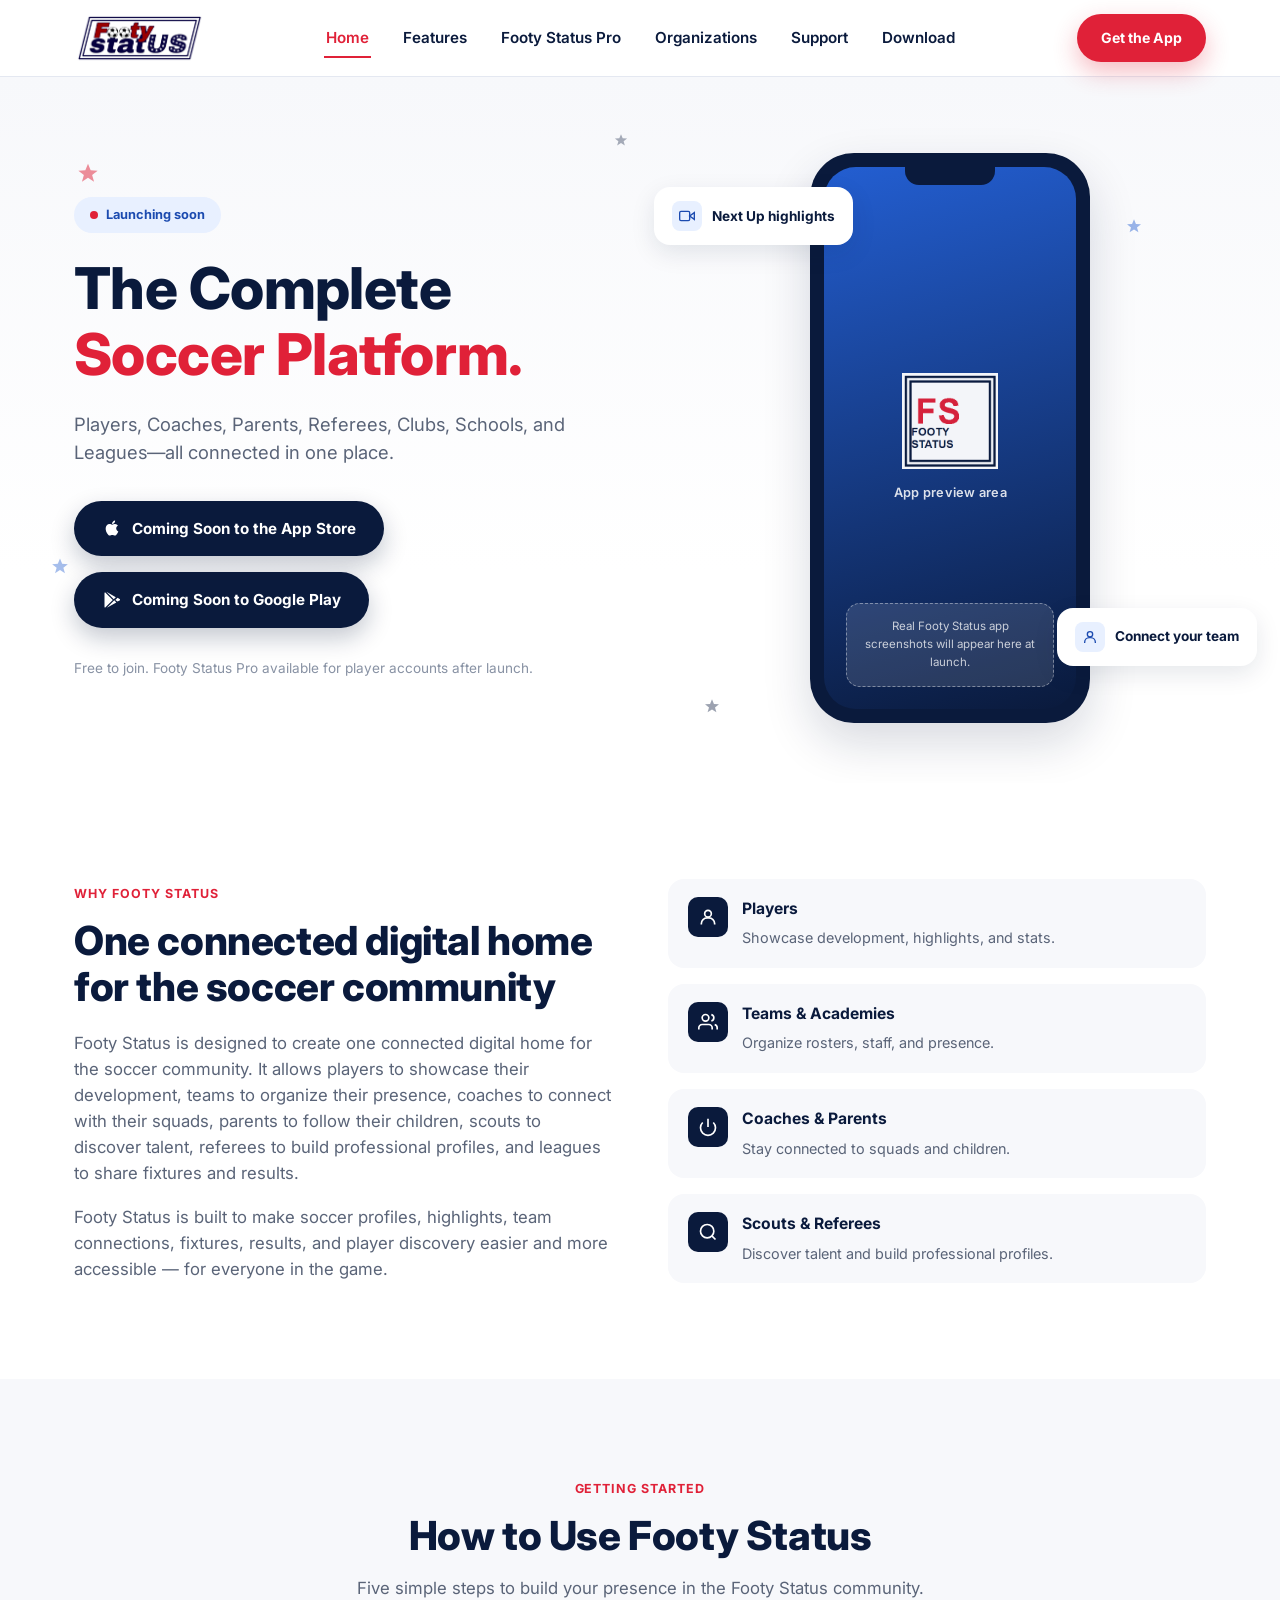
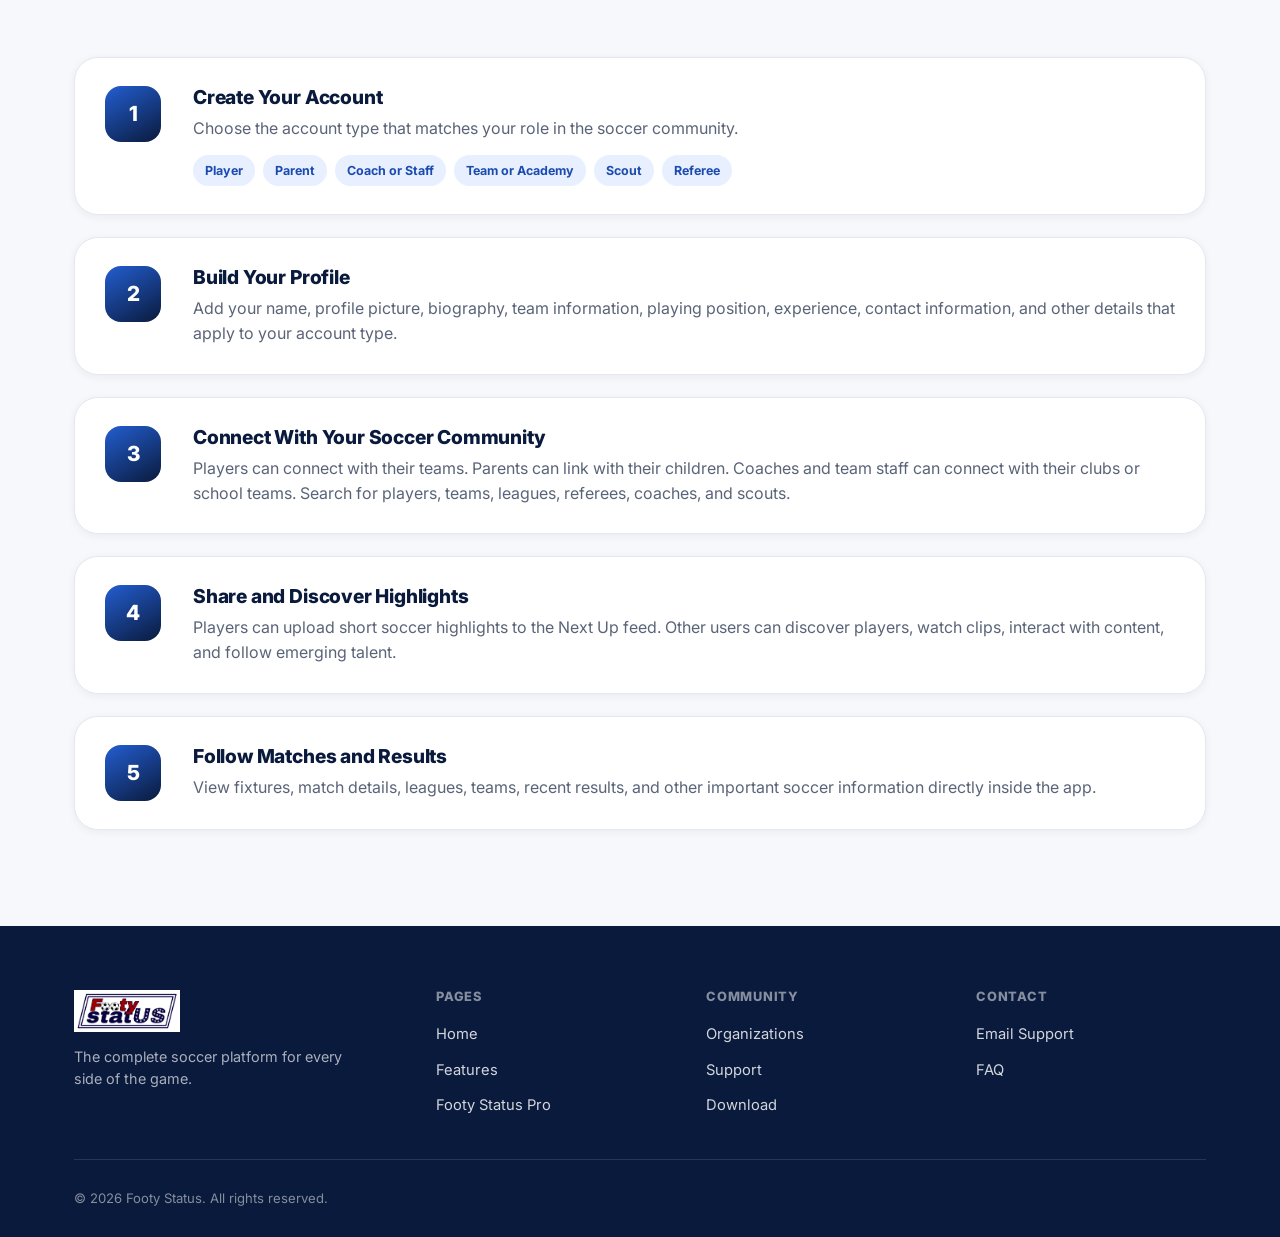
==== commit a3861f7e: "Split website into six standalone pages" ====
--- a/index.html
+++ b/index.html
@@ -3,7 +3,7 @@
 <head>
 <meta charset="UTF-8" />
 <meta name="viewport" content="width=device-width, initial-scale=1.0" />
-<title>Footy Status — Your Soccer Journey. All in One Place.</title>
+<title>Home — Footy Status</title>
 <meta name="description" content="Footy Status connects players, parents, coaches, teams, scouts, referees, and leagues through one powerful soccer platform. Coming soon to iOS and Android." />
 <link rel="icon" type="image/png" href="assets/logo.png" />
 <link rel="apple-touch-icon" href="assets/logo.png" />
@@ -12,47 +12,7 @@
 <link href="https://fonts.googleapis.com/css2?family=Inter:wght@400;500;600;700;800&display=swap" rel="stylesheet" />
 <link rel="stylesheet" href="css/styles.css" />
 </head>
-<body>
-
-<a class="visually-hidden" href="#main">Skip to main content</a>
-
-<!-- ============================== NAVBAR ============================== -->
-<header class="navbar" id="navbar">
-  <div class="container">
-    <a href="#home" class="brand">
-      <img src="assets/footy-status-header-logo.png" alt="Footy Status" width="134" height="53" />
-    </a>
-
-    <nav class="nav-links" aria-label="Primary">
-      <a href="#home">Home</a>
-      <a href="#features">Features</a>
-      <a href="#organizations">Organizations</a>
-      <a href="#support">Support</a>
-      <a href="#download">Download</a>
-    </nav>
-
-    <div class="nav-actions">
-      <a href="#download" class="btn btn-primary btn-sm nav-cta nav-cta-desktop">Get the App</a>
-      <button class="nav-toggle" id="navToggle" aria-label="Toggle menu" aria-expanded="false" aria-controls="mobilePanel">
-        <span></span><span></span><span></span>
-      </button>
-    </div>
-  </div>
-</header>
-
-<div class="mobile-panel" id="mobilePanel">
-  <a href="#home">Home</a>
-  <a href="#features">Features</a>
-  <a href="#organizations">Organizations</a>
-  <a href="#support">Support</a>
-  <a href="#download">Download</a>
-  <a href="#download" class="btn btn-primary">Download the App</a>
-</div>
-
-<main id="main">
-
-  <!-- ============================== HERO ============================== -->
-  <section class="hero" id="home">
+<body><a class="visually-hidden" href="#main">Skip to main content</a><header class="navbar" id="navbar"><div class="container"><a href="index.html" class="brand"><img src="assets/footy-status-header-logo.png" alt="Footy Status" width="134" height="53"></a><nav class="nav-links" aria-label="Primary"><a href="index.html" class="active" aria-current="page">Home</a><a href="features.html">Features</a><a href="pro.html">Footy Status Pro</a><a href="organizations.html">Organizations</a><a href="support.html">Support</a><a href="download.html">Download</a></nav><div class="nav-actions"><a href="download.html" class="btn btn-primary btn-sm nav-cta nav-cta-desktop">Get the App</a><button class="nav-toggle" id="navToggle" aria-label="Toggle menu" aria-expanded="false" aria-controls="mobilePanel"><span></span><span></span><span></span></button></div></div></header><div class="mobile-panel" id="mobilePanel"><a href="index.html" class="active" aria-current="page">Home</a><a href="features.html">Features</a><a href="pro.html">Footy Status Pro</a><a href="organizations.html">Organizations</a><a href="support.html">Support</a><a href="download.html">Download</a><a href="download.html" class="btn btn-primary">Get the App</a></div><main id="main" class="page-home"><section class="hero" id="home">
     <div class="star-field" aria-hidden="true">
       <div class="star" style="top:12%; left:6%; width:22px; height:22px; opacity:.5;">STAR_RED</div>
       <div class="star" style="top:20%; left:88%; width:16px; height:16px; opacity:.45;">STAR_ROYAL</div>
@@ -69,14 +29,14 @@
         <p class="hero-sub">Players, Coaches, Parents, Referees, Clubs, Schools, and Leagues—all connected in one place.</p>
 
         <div class="hero-ctas">
-          <a href="#download" class="btn btn-navy" aria-label="Coming soon to the App Store">
+          <a href="download.html" class="btn btn-navy" aria-label="Coming soon to the App Store">
             <svg width="20" height="20" viewBox="0 0 24 24" fill="currentColor" aria-hidden="true"><path d="M17.05 20.28c-.98.95-2.05.8-3.08.35-1.09-.46-2.09-.48-3.24 0-1.44.62-2.2.44-3.06-.35C2.79 15.25 3.51 7.59 9.05 7.31c1.35.07 2.29.74 3.08.8 1.18-.24 2.31-.93 3.57-.84 1.51.12 2.65.72 3.4 1.8-3.12 1.87-2.38 5.98.48 7.13-.57 1.5-1.31 2.99-2.53 4.08l.01-.01zM12.03 7.25c-.15-2.23 1.66-4.07 3.74-4.25.29 2.58-2.34 4.5-3.74 4.25z"/></svg>
             <span>
               <span class="store-sub">Coming Soon to the</span>
               <span class="store-main">App Store</span>
             </span>
           </a>
-          <a href="#download" class="btn btn-navy" aria-label="Coming soon to Google Play">
+          <a href="download.html" class="btn btn-navy" aria-label="Coming soon to Google Play">
             <svg width="20" height="20" viewBox="0 0 24 24" fill="currentColor" aria-hidden="true"><path d="M3.6 2.6a1.5 1.5 0 0 0-.6 1.2v16.4c0 .5.22.93.6 1.2l9.35-9.4L3.6 2.6zm11.1 9.75 2.5 2.5-11.36 6.5 8.86-9zm3.9-3.15 2.55 1.47c.7.4.7 1.4 0 1.8l-2.55 1.47L15.98 12l2.62-2.8zM5.24 2.15l11.36 6.5-2.5 2.5-8.86-9z"/></svg>
             <span>
               <span class="store-sub">Coming Soon to</span>
@@ -110,9 +70,7 @@
       </div>
     </div>
   </section>
-
-  <!-- ============================== PURPOSE ============================== -->
-  <section class="section" id="purpose">
+<section class="section" id="purpose">
     <div class="container">
       <div class="purpose-grid">
         <div class="purpose-copy reveal">
@@ -143,9 +101,7 @@
       </div>
     </div>
   </section>
-
-  <!-- ============================== HOW IT WORKS ============================== -->
-  <section class="section section--alt" id="how-it-works">
+<section class="section section--alt" id="how-it-works">
     <div class="container">
       <div class="section-head center reveal">
         <span class="eyebrow">Getting started</span>
@@ -198,354 +154,4 @@
         </div>
       </div>
     </div>
-  </section>
-
-  <!-- ============================== FEATURES ============================== -->
-  <section class="section" id="features">
-    <div class="container">
-      <div class="section-head center reveal">
-        <span class="eyebrow">Everything in one app</span>
-        <h2>Features Built for the Soccer Community</h2>
-        <p>Footy Status brings every corner of the game together — profiles, highlights, teams, scouting, and results.</p>
-      </div>
-
-      <div class="feature-grid" id="featureGrid"></div>
-    </div>
-  </section>
-
-  <!-- ============================== NEXT UP ============================== -->
-  <section class="section section--alt" id="next-up">
-    <div class="container">
-      <div class="nextup">
-        <div class="nextup-visual reveal">
-          <div class="reel-mock">
-            <div class="reel-screen">
-              <span class="reel-chip">NEXT UP</span>
-              <div class="reel-info">
-                <strong>Highlight reel placeholder</strong>
-                <span>Vertical clip feed preview</span>
-              </div>
-            </div>
-          </div>
-        </div>
-
-        <div class="nextup-copy reveal">
-          <span class="eyebrow">Next Up Feed</span>
-          <h2 style="font-size:clamp(1.8rem,3.2vw,2.5rem); color:var(--navy); margin-bottom:16px;">Get Discovered, One Clip at a Time</h2>
-          <p>Next Up is a vertical soccer highlight feed where players can post their best moments and be discovered by the Footy Status community.</p>
-
-          <div class="tier-compare">
-            <div class="tier-box">
-              <h4>Free</h4>
-              <ul>
-                <li>Up to 3 active clips</li>
-                <li>Clips up to 25 seconds</li>
-                <li>Standard visibility in the feed</li>
-              </ul>
-            </div>
-            <div class="tier-box pro">
-              <h4>Footy Status Pro</h4>
-              <ul>
-                <li>Unlimited active clips</li>
-                <li>Clips up to 45 seconds</li>
-                <li>Increased visibility &amp; ad-free experience</li>
-              </ul>
-            </div>
-          </div>
-
-          <div class="review-note">
-            <svg width="20" height="20" viewBox="0 0 24 24" fill="none" stroke="currentColor" stroke-width="2" style="flex-shrink:0;"><path d="M9 12l2 2 4-4"/><circle cx="12" cy="12" r="10"/></svg>
-            <span>Clips may be reviewed before appearing publicly to help maintain a safe and high-quality community.</span>
-          </div>
-        </div>
-      </div>
-    </div>
-  </section>
-
-  <!-- ============================== FOOTY STATUS PRO ============================== -->
-  <section class="section" id="pro">
-    <div class="container">
-      <div class="section-head center reveal">
-        <span class="pro-flag">
-          <svg width="16" height="16" viewBox="0 0 24 24" fill="currentColor"><path d="M12 2l2.9 6.26L21 9.27l-4.5 4.4L17.8 21 12 17.77 6.2 21l1.3-7.33L3 9.27l6.1-1.01L12 2z"/></svg>
-          For player accounts only
-        </span>
-        <h2>Footy Status Pro</h2>
-        <p>Unlock unlimited highlights, longer clips, and more visibility in the Next Up feed. Only player accounts can purchase Footy Status Pro.</p>
-      </div>
-
-      <div class="pricing-grid">
-        <div class="price-card reveal">
-          <h3>Footy Status Pro Yearly</h3>
-          <div class="price">$50<span class="price-period"> / year</span></div>
-          <ul>
-            <li><svg width="18" height="18" viewBox="0 0 24 24" fill="none" stroke="currentColor" stroke-width="2.5"><path d="M20 6L9 17l-5-5"/></svg> Unlimited active highlight clips</li>
-            <li><svg width="18" height="18" viewBox="0 0 24 24" fill="none" stroke="currentColor" stroke-width="2.5"><path d="M20 6L9 17l-5-5"/></svg> Clips up to 45 seconds</li>
-            <li><svg width="18" height="18" viewBox="0 0 24 24" fill="none" stroke="currentColor" stroke-width="2.5"><path d="M20 6L9 17l-5-5"/></svg> No advertisements</li>
-            <li><svg width="18" height="18" viewBox="0 0 24 24" fill="none" stroke="currentColor" stroke-width="2.5"><path d="M20 6L9 17l-5-5"/></svg> Increased visibility in the Next Up feed</li>
-            <li><svg width="18" height="18" viewBox="0 0 24 24" fill="none" stroke="currentColor" stroke-width="2.5"><path d="M20 6L9 17l-5-5"/></svg> Footy Status Pro profile badge</li>
-            <li><svg width="18" height="18" viewBox="0 0 24 24" fill="none" stroke="currentColor" stroke-width="2.5"><path d="M20 6L9 17l-5-5"/></svg> Additional premium player features</li>
-          </ul>
-          <a href="#download" class="btn btn-outline-navy">Coming Soon</a>
-        </div>
-
-        <div class="price-card best reveal">
-          <span class="best-badge">Best Value</span>
-          <h3>Footy Status Pro Lifetime</h3>
-          <div class="price">$150<span class="price-period"> one-time</span></div>
-          <ul>
-            <li><svg width="18" height="18" viewBox="0 0 24 24" fill="none" stroke="currentColor" stroke-width="2.5"><path d="M20 6L9 17l-5-5"/></svg> Lifetime access to Footy Status Pro</li>
-            <li><svg width="18" height="18" viewBox="0 0 24 24" fill="none" stroke="currentColor" stroke-width="2.5"><path d="M20 6L9 17l-5-5"/></svg> Unlimited active highlight clips</li>
-            <li><svg width="18" height="18" viewBox="0 0 24 24" fill="none" stroke="currentColor" stroke-width="2.5"><path d="M20 6L9 17l-5-5"/></svg> Clips up to 45 seconds</li>
-            <li><svg width="18" height="18" viewBox="0 0 24 24" fill="none" stroke="currentColor" stroke-width="2.5"><path d="M20 6L9 17l-5-5"/></svg> No advertisements</li>
-            <li><svg width="18" height="18" viewBox="0 0 24 24" fill="none" stroke="currentColor" stroke-width="2.5"><path d="M20 6L9 17l-5-5"/></svg> Footy Status Pro profile badge</li>
-            <li><svg width="18" height="18" viewBox="0 0 24 24" fill="none" stroke="currentColor" stroke-width="2.5"><path d="M20 6L9 17l-5-5"/></svg> No yearly renewal</li>
-          </ul>
-          <a href="#download" class="btn btn-primary">Coming Soon</a>
-        </div>
-      </div>
-
-      <p class="pricing-note">Purchases will be completed securely through the Apple App Store or Google Play Store once the app launches.</p>
-    </div>
-  </section>
-
-  <!-- ============================== ACCOUNT TYPES ============================== -->
-  <section class="section section--alt" id="account-types">
-    <div class="container">
-      <div class="section-head center reveal">
-        <span class="eyebrow">Built for every role</span>
-        <h2>Who Footy Status Is For</h2>
-        <p>Whatever your role in the game, Footy Status has a place for you.</p>
-      </div>
-
-      <div class="account-grid" id="accountGrid"></div>
-    </div>
-  </section>
-
-  <!-- ============================== PAIRED LEAGUES ============================== -->
-  <section class="section" id="organizations">
-    <div class="container">
-      <div class="section-head center reveal">
-        <span class="eyebrow">Partnerships</span>
-        <h2>Built for Organizations.</h2>
-        <p>Footy Status plans to partner with soccer leagues, clubs, schools, tournaments, and academies to create verified league pages and stronger connections between organizations, teams, players, coaches, and families.</p>
-      </div>
-
-      <div class="league-logos reveal" aria-label="Future paired league logo placeholders">
-        <div class="league-slot">League logo coming soon</div>
-        <div class="league-slot">League logo coming soon</div>
-        <div class="league-slot">League logo coming soon</div>
-        <div class="league-slot">League logo coming soon</div>
-        <div class="league-slot">League logo coming soon</div>
-        <div class="league-slot">League logo coming soon</div>
-      </div>
-
-      <div class="league-cta reveal">
-        <p>Clubs, schools, leagues, and tournaments can manage teams, rosters, fixtures, standings, statistics, communication, and player development in one professional platform.</p>
-        <a href="#support" class="btn btn-primary">Partner With Footy Status</a>
-      </div>
-    </div>
-  </section>
-
-  <!-- ============================== SAFETY ============================== -->
-  <section class="section section--alt" id="safety">
-    <div class="container">
-      <div class="section-head center reveal">
-        <span class="eyebrow">Trust &amp; safety</span>
-        <h2>A Safe and Respectful Soccer Community</h2>
-        <p>Footy Status is committed to creating a safe and respectful environment for players, parents, coaches, teams, scouts, referees, and leagues.</p>
-      </div>
-
-      <div class="safety-grid" id="safetyGrid"></div>
-
-      <p class="safety-disclaimer">Footy Status uses these tools to support a safer community experience, but no platform can guarantee complete safety. Users should always exercise good judgment and report concerning behavior.</p>
-    </div>
-  </section>
-
-  <!-- ============================== COMING SOON / WAITLIST ============================== -->
-  <section class="section section--navy coming-soon" id="download">
-    <div class="star-field" aria-hidden="true">
-      <div class="star" style="top:10%; left:10%; width:20px; height:20px;">STAR_RED</div>
-      <div class="star" style="top:16%; left:80%; width:16px; height:16px;">STAR_WHITE</div>
-      <div class="star" style="top:70%; left:14%; width:18px; height:18px;">STAR_ROYAL</div>
-      <div class="star" style="top:80%; left:86%; width:22px; height:22px;">STAR_RED</div>
-      <div class="star" style="top:40%; left:4%; width:14px; height:14px;">STAR_WHITE</div>
-      <div class="star" style="top:36%; left:94%; width:16px; height:16px;">STAR_ROYAL</div>
-    </div>
-
-    <div class="container">
-      <div class="reveal">
-        <h2>Download Footy Status Today.</h2>
-        <p class="lede">We are building a new digital home for the soccer community. Be among the first players, parents, coaches, teams, scouts, referees, and leagues to experience Footy Status.</p>
-
-        <div class="store-row">
-          <span class="btn btn-outline" aria-disabled="true">
-            <svg width="20" height="20" viewBox="0 0 24 24" fill="currentColor" aria-hidden="true"><path d="M17.05 20.28c-.98.95-2.05.8-3.08.35-1.09-.46-2.09-.48-3.24 0-1.44.62-2.2.44-3.06-.35C2.79 15.25 3.51 7.59 9.05 7.31c1.35.07 2.29.74 3.08.8 1.18-.24 2.31-.93 3.57-.84 1.51.12 2.65.72 3.4 1.8-3.12 1.87-2.38 5.98.48 7.13-.57 1.5-1.31 2.99-2.53 4.08l.01-.01zM12.03 7.25c-.15-2.23 1.66-4.07 3.74-4.25.29 2.58-2.34 4.5-3.74 4.25z"/></svg>
-            Download on the App Store
-          </span>
-          <span class="btn btn-outline" aria-disabled="true">
-            <svg width="20" height="20" viewBox="0 0 24 24" fill="currentColor" aria-hidden="true"><path d="M3.6 2.6a1.5 1.5 0 0 0-.6 1.2v16.4c0 .5.22.93.6 1.2l9.35-9.4L3.6 2.6zm11.1 9.75 2.5 2.5-11.36 6.5 8.86-9zm3.9-3.15 2.55 1.47c.7.4.7 1.4 0 1.8l-2.55 1.47L15.98 12l2.62-2.8zM5.24 2.15l11.36 6.5-2.5 2.5-8.86-9z"/></svg>
-            Coming Soon to Google Play
-          </span>
-        </div>
-
-        <form class="waitlist-form" id="waitlistForm" novalidate>
-          <label for="waitlistEmail" class="visually-hidden">Email address</label>
-          <input type="email" id="waitlistEmail" name="email" placeholder="Enter your email address" required autocomplete="email" />
-          <button type="submit" class="btn btn-primary">Join the Waitlist</button>
-        </form>
-        <p class="waitlist-success" id="waitlistSuccess" role="status">You're on the list! We'll let you know when Footy Status launches.</p>
-      </div>
-    </div>
-  </section>
-
-  <!-- ============================== CONTACT ============================== -->
-  <section class="section" id="support">
-    <div class="container">
-      <div class="section-head reveal">
-        <span class="eyebrow">Get in touch</span>
-        <h2>Contact Us</h2>
-        <p>Reach out about partnerships, app support, league pairing, advertising opportunities, or general questions.</p>
-      </div>
-
-      <div class="contact-wrap">
-        <div class="contact-info reveal">
-          <p>Our team typically responds within a few business days. Choose the reason that best fits your message so we can route it correctly.</p>
-          <span class="contact-email">
-            <svg width="18" height="18" viewBox="0 0 24 24" fill="none" stroke="currentColor" stroke-width="2"><path d="M4 4h16v16H4z" opacity="0"/><path d="M22 6l-10 7L2 6"/><rect x="2" y="4" width="20" height="16" rx="2"/></svg>
-            support@footystatus.com <span style="font-weight:500; color:var(--muted-light); font-size:0.8rem;">(placeholder)</span>
-          </span>
-          <ul class="contact-reasons">
-            <li><svg width="16" height="16" viewBox="0 0 24 24" fill="none" stroke="currentColor" stroke-width="2"><path d="M9 12l2 2 4-4"/><circle cx="12" cy="12" r="10"/></svg> Account support</li>
-            <li><svg width="16" height="16" viewBox="0 0 24 24" fill="none" stroke="currentColor" stroke-width="2"><path d="M9 12l2 2 4-4"/><circle cx="12" cy="12" r="10"/></svg> League partnership</li>
-            <li><svg width="16" height="16" viewBox="0 0 24 24" fill="none" stroke="currentColor" stroke-width="2"><path d="M9 12l2 2 4-4"/><circle cx="12" cy="12" r="10"/></svg> Team or academy partnership</li>
-            <li><svg width="16" height="16" viewBox="0 0 24 24" fill="none" stroke="currentColor" stroke-width="2"><path d="M9 12l2 2 4-4"/><circle cx="12" cy="12" r="10"/></svg> Advertising inquiry</li>
-            <li><svg width="16" height="16" viewBox="0 0 24 24" fill="none" stroke="currentColor" stroke-width="2"><path d="M9 12l2 2 4-4"/><circle cx="12" cy="12" r="10"/></svg> General question</li>
-          </ul>
-        </div>
-
-        <div class="form-card reveal">
-          <form id="contactForm" novalidate>
-            <div class="form-row">
-              <div class="field">
-                <label for="contactName">Full name</label>
-                <input type="text" id="contactName" name="name" required autocomplete="name" />
-              </div>
-              <div class="field">
-                <label for="contactEmail">Email address</label>
-                <input type="email" id="contactEmail" name="email" required autocomplete="email" />
-              </div>
-            </div>
-
-            <div class="field">
-              <label for="contactOrg">Organization or team name</label>
-              <input type="text" id="contactOrg" name="organization" autocomplete="organization" />
-            </div>
-
-            <div class="field">
-              <label for="contactReason">Reason for contacting</label>
-              <select id="contactReason" name="reason" required>
-                <option value="" disabled selected>Select a reason</option>
-                <option value="account-support">Account support</option>
-                <option value="league-partnership">League partnership</option>
-                <option value="team-academy-partnership">Team or academy partnership</option>
-                <option value="advertising">Advertising inquiry</option>
-                <option value="general">General question</option>
-              </select>
-            </div>
-
-            <div class="field">
-              <label for="contactMessage">Message</label>
-              <textarea id="contactMessage" name="message" required></textarea>
-            </div>
-
-            <button type="submit" class="btn btn-navy" style="width:100%;">Send Message</button>
-            <p class="form-success" id="contactSuccess" role="status">Thanks for reaching out! We've received your message and will be in touch soon.</p>
-          </form>
-        </div>
-      </div>
-    </div>
-  </section>
-
-  <!-- ============================== FAQ ============================== -->
-  <section class="section section--alt" id="faq">
-    <div class="container">
-      <div class="section-head center reveal">
-        <span class="eyebrow">Questions</span>
-        <h2>Frequently Asked Questions</h2>
-      </div>
-
-      <div class="faq-list" id="faqList"></div>
-    </div>
-  </section>
-
-</main>
-
-<!-- ============================== FOOTER ============================== -->
-<footer class="footer">
-  <div class="container">
-    <div class="footer-top">
-      <div class="footer-brand">
-        <a href="#home" class="brand">
-          <img src="assets/logo.png" alt="Footy Status logo" width="40" height="40" />
-        </a>
-        <p>One connected digital home for players, parents, coaches, teams, scouts, referees, and leagues.</p>
-        <div class="footer-socials" aria-label="Social media links">
-          <a href="https://www.instagram.com/footystatus" target="_blank" rel="noopener noreferrer" aria-label="Footy Status on Instagram">
-            <svg width="18" height="18" viewBox="0 0 24 24" fill="none" stroke="currentColor" stroke-width="2"><rect x="2" y="2" width="20" height="20" rx="5"/><circle cx="12" cy="12" r="4"/><circle cx="17.5" cy="6.5" r="1"/></svg>
-          </a>
-          <a href="#" aria-label="Footy Status on TikTok">
-            <svg width="18" height="18" viewBox="0 0 24 24" fill="none" stroke="currentColor" stroke-width="2"><path d="M16 3v9.5a4.5 4.5 0 1 1-4-4.47V12a2 2 0 1 0 2 2V3h2a4 4 0 0 0 4 4v2a6 6 0 0 1-4-1.5z"/></svg>
-          </a>
-          <a href="#" aria-label="Footy Status on YouTube">
-            <svg width="18" height="18" viewBox="0 0 24 24" fill="none" stroke="currentColor" stroke-width="2"><rect x="2" y="5" width="20" height="14" rx="4"/><path d="M10 9l5 3-5 3V9z" fill="currentColor" stroke="none"/></svg>
-          </a>
-          <a href="#" aria-label="Footy Status on X">
-            <svg width="18" height="18" viewBox="0 0 24 24" fill="none" stroke="currentColor" stroke-width="2"><path d="M4 4l16 16M20 4L4 20"/></svg>
-          </a>
-        </div>
-      </div>
-
-      <div class="footer-col">
-        <h4>Explore</h4>
-        <ul>
-          <li><a href="#home">Home</a></li>
-          <li><a href="#how-it-works">How It Works</a></li>
-          <li><a href="#features">Features</a></li>
-          <li><a href="#pro">Footy Status Pro</a></li>
-          <li><a href="#organizations">Paired Leagues</a></li>
-        </ul>
-      </div>
-
-      <div class="footer-col">
-        <h4>Company</h4>
-        <ul>
-          <li><a href="#support">Contact Us</a></li>
-          <li><a href="#support">FAQ</a></li>
-          <li><a href="#safety">Safety &amp; Community</a></li>
-        </ul>
-      </div>
-
-      <div class="footer-col">
-        <h4>Legal</h4>
-        <ul>
-          <li><a href="#" aria-disabled="true">Privacy Policy <span style="opacity:.5;">(coming soon)</span></a></li>
-          <li><a href="#" aria-disabled="true">Terms of Service <span style="opacity:.5;">(coming soon)</span></a></li>
-          <li><a href="#" aria-disabled="true">Community Guidelines <span style="opacity:.5;">(coming soon)</span></a></li>
-        </ul>
-      </div>
-    </div>
-
-    <div class="footer-bottom">
-      <p>&copy; 2026 Footy Status. All rights reserved.</p>
-      <div class="footer-badges">
-        <span class="badge-store">App Store — Coming Soon</span>
-        <span class="badge-store">Google Play — Coming Soon</span>
-      </div>
-    </div>
-  </div>
-</footer>
-
-<script src="js/main.js"></script>
-</body>
-</html>
+  </section></main><footer class="footer"><div class="container"><div class="footer-top"><div class="footer-brand"><a href="index.html" class="brand"><img src="assets/footy-status-header-logo.png" alt="Footy Status"></a><p>The complete soccer platform for every side of the game.</p></div><div class="footer-col"><h4>Pages</h4><ul><li><a href="index.html">Home</a></li><li><a href="features.html">Features</a></li><li><a href="pro.html">Footy Status Pro</a></li></ul></div><div class="footer-col"><h4>Community</h4><ul><li><a href="organizations.html">Organizations</a></li><li><a href="support.html">Support</a></li><li><a href="download.html">Download</a></li></ul></div><div class="footer-col"><h4>Contact</h4><ul><li><a href="mailto:footystatussupport@gmail.com">Email Support</a></li><li><a href="support.html#faq">FAQ</a></li></ul></div></div><div class="footer-bottom"><p>&copy; 2026 Footy Status. All rights reserved.</p></div></div></footer><script src="js/main.js"></script></body></html>
--- a/css/styles.css
+++ b/css/styles.css
@@ -1210,3 +1210,6 @@
   .phone-mock { width: 240px; height: 490px; }
   .reel-mock { width: 210px; height: 420px; }
 }
+
+/* multi-page navigation */
+.nav-links a.active{color:var(--red)}.nav-links a.active::after{right:0}.mobile-panel a.active{color:var(--red);font-weight:800}main:not(.page-home)>.section:first-child{padding-top:112px}.page-pro #pro,.page-organizations #organizations,.page-support #safety{min-height:calc(100vh - var(--nav-h))}
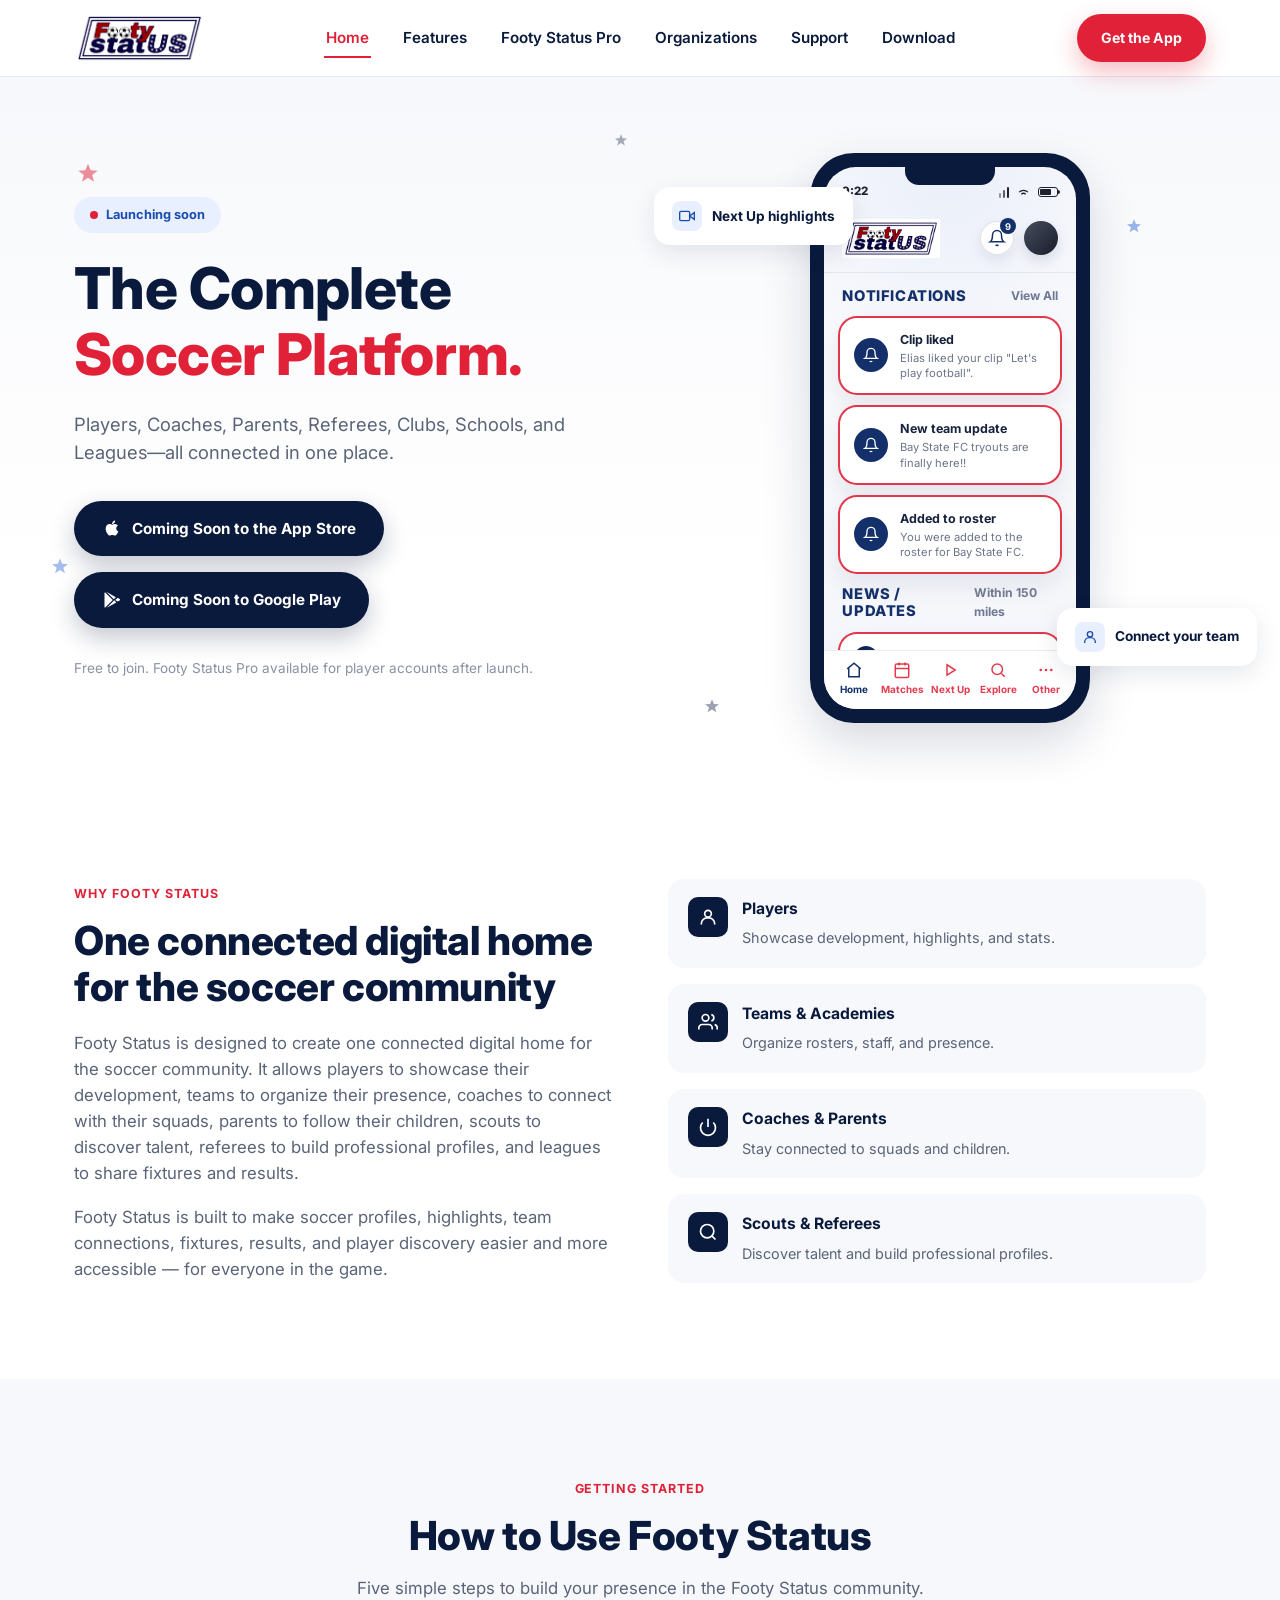
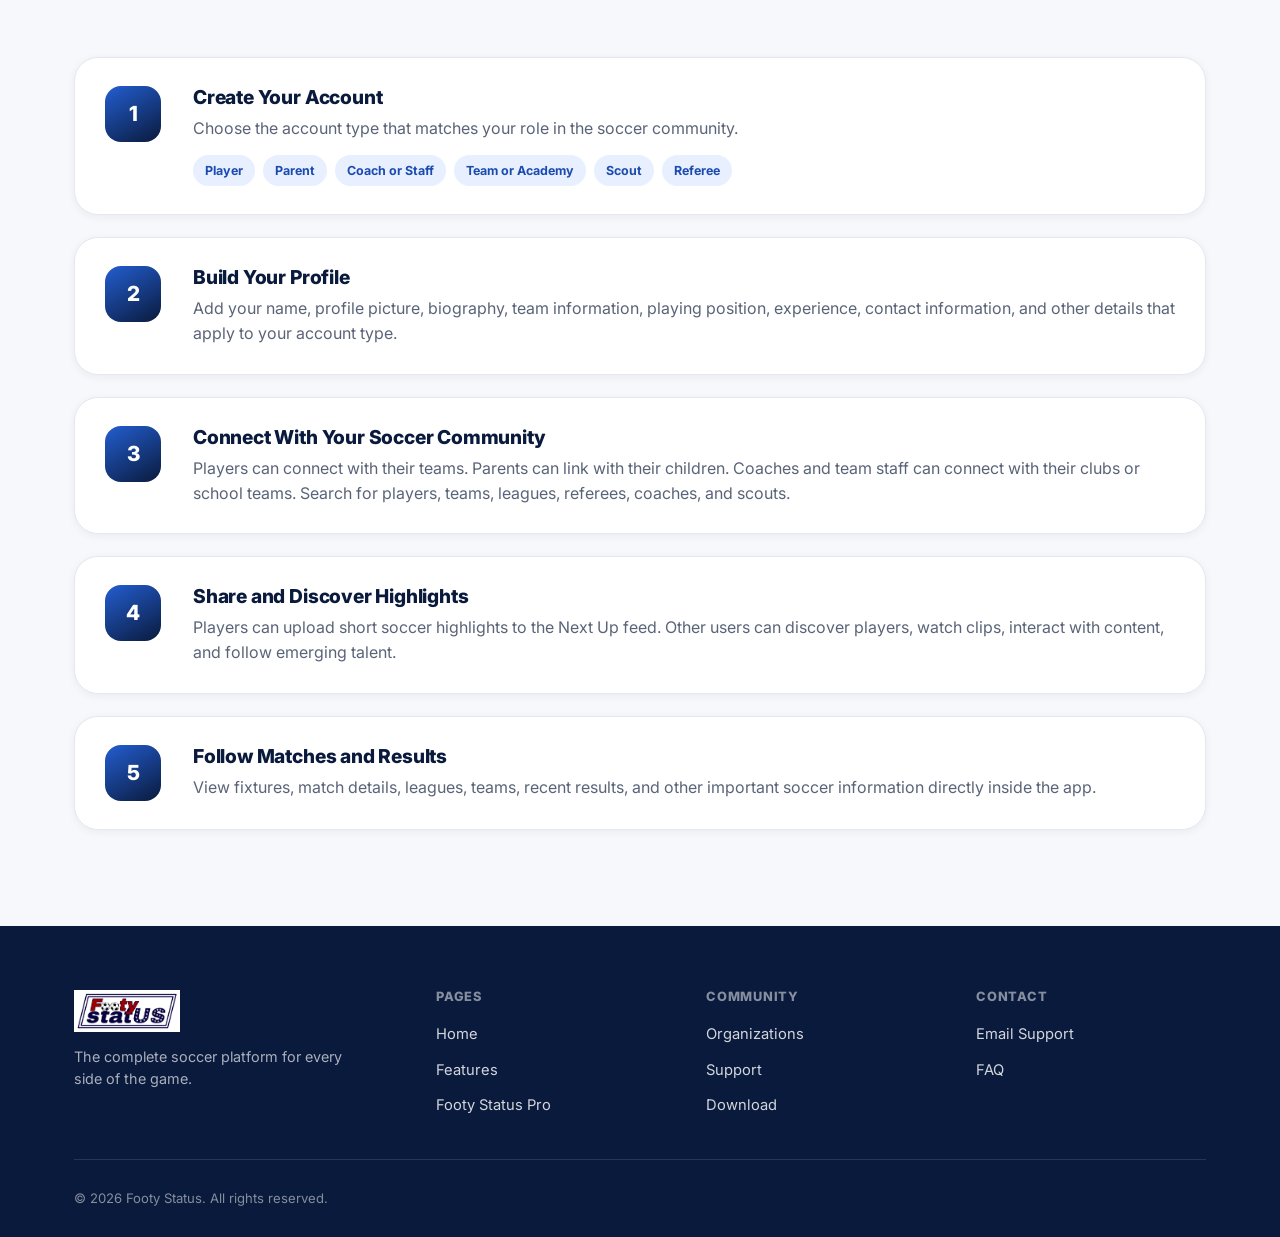
==== commit 46206dbc: "Update homepage and add reset password page" ====
--- a/index.html
+++ b/index.html
@@ -56,9 +56,124 @@
         </div>
         <div class="phone-mock">
           <div class="phone-screen">
-            <img class="ph-logo" src="assets/logo.png" alt="Footy Status app preview placeholder" />
-            <p class="ph-caption">App preview area</p>
-            <div class="ph-placeholder">Real Footy Status app screenshots will appear here at launch.</div>
+            <div class="app-shell" aria-label="Footy Status app preview">
+              <div class="app-statusbar">
+                <span>9:22</span>
+                <div class="app-status-icons" aria-hidden="true">
+                  <span class="signal-bars"><i></i><i></i><i></i></span>
+                  <svg width="15" height="15" viewBox="0 0 24 24" fill="none" stroke="currentColor" stroke-width="2"><path d="M5 13a10 10 0 0 1 14 0"/><path d="M8.5 16.5a5 5 0 0 1 7 0"/><path d="M12 20h.01"/></svg>
+                  <span class="battery"><span class="battery-level"></span></span>
+                </div>
+              </div>
+
+              <div class="app-header">
+                <img class="app-wordmark" src="assets/footy-status-header-logo.png" alt="Footy Status" />
+                <div class="app-header-actions">
+                  <button type="button" class="app-action app-bell" aria-label="Notifications">
+                    <svg width="18" height="18" viewBox="0 0 24 24" fill="none" stroke="currentColor" stroke-width="2"><path d="M18 8a6 6 0 1 0-12 0c0 7-3 9-3 9h18s-3-2-3-9"></path><path d="M13.73 21a2 2 0 0 1-3.46 0"></path></svg>
+                    <span>9</span>
+                  </button>
+                  <div class="app-avatar" aria-hidden="true"></div>
+                </div>
+              </div>
+
+              <div class="app-feed">
+                <div class="app-section-head">
+                  <h3>Notifications</h3>
+                  <span>View All</span>
+                </div>
+
+                <article class="app-note">
+                  <div class="app-note-icon">
+                    <svg width="16" height="16" viewBox="0 0 24 24" fill="none" stroke="currentColor" stroke-width="2"><path d="M18 8a6 6 0 1 0-12 0c0 7-3 9-3 9h18s-3-2-3-9"></path><path d="M13.73 21a2 2 0 0 1-3.46 0"></path></svg>
+                  </div>
+                  <div>
+                    <strong>Clip liked</strong>
+                    <p>Elias liked your clip "Let's play football".</p>
+                  </div>
+                </article>
+
+                <article class="app-note">
+                  <div class="app-note-icon">
+                    <svg width="16" height="16" viewBox="0 0 24 24" fill="none" stroke="currentColor" stroke-width="2"><path d="M18 8a6 6 0 1 0-12 0c0 7-3 9-3 9h18s-3-2-3-9"></path><path d="M13.73 21a2 2 0 0 1-3.46 0"></path></svg>
+                  </div>
+                  <div>
+                    <strong>New team update</strong>
+                    <p>Bay State FC tryouts are finally here!!</p>
+                  </div>
+                </article>
+
+                <article class="app-note">
+                  <div class="app-note-icon">
+                    <svg width="16" height="16" viewBox="0 0 24 24" fill="none" stroke="currentColor" stroke-width="2"><path d="M18 8a6 6 0 1 0-12 0c0 7-3 9-3 9h18s-3-2-3-9"></path><path d="M13.73 21a2 2 0 0 1-3.46 0"></path></svg>
+                  </div>
+                  <div>
+                    <strong>Added to roster</strong>
+                    <p>You were added to the roster for Bay State FC.</p>
+                  </div>
+                </article>
+
+                <div class="app-section-head">
+                  <h3>News / Updates</h3>
+                  <span>Within 150 miles</span>
+                </div>
+
+                <article class="app-story">
+                  <div class="app-story-top">
+                    <div class="app-club-mark">BS</div>
+                    <strong>Bay State HS</strong>
+                    <span>3 media</span>
+                  </div>
+                  <div class="app-story-body">
+                    <div class="app-thumb app-thumb-match"></div>
+                    <div class="app-story-copy">
+                      <h4>A Perfect Record Weekend for the Club!</h4>
+                      <p>What a weekend it was. Five teams earned victories and showcased their hard work and passion.</p>
+                      <time datetime="2026-07-29T02:41">Jul 29, 2026 at 2:41 AM</time>
+                    </div>
+                  </div>
+                </article>
+
+                <article class="app-story">
+                  <div class="app-story-top">
+                    <div class="app-club-mark">BS</div>
+                    <strong>Bay State HS</strong>
+                    <span>3 media</span>
+                  </div>
+                  <div class="app-story-body">
+                    <div class="app-thumb app-thumb-tryout"></div>
+                    <div class="app-story-copy">
+                      <h4>Bay State FC tryouts are finally here!!</h4>
+                      <p>Join one of the region's fastest-growing soccer clubs and train in a competitive player-first environment.</p>
+                      <time datetime="2026-07-29T09:15">Jul 29, 2026 at 9:15 AM</time>
+                    </div>
+                  </div>
+                </article>
+              </div>
+
+              <nav class="app-tabbar" aria-label="App navigation preview">
+                <button type="button" class="is-active" aria-current="page">
+                  <svg width="18" height="18" viewBox="0 0 24 24" fill="none" stroke="currentColor" stroke-width="2"><path d="M3 10.5 12 3l9 7.5"></path><path d="M5 9.5V21h14V9.5"></path></svg>
+                  <span>Home</span>
+                </button>
+                <button type="button">
+                  <svg width="18" height="18" viewBox="0 0 24 24" fill="none" stroke="currentColor" stroke-width="2"><rect x="3" y="4" width="18" height="18" rx="2"></rect><path d="M16 2v4M8 2v4M3 10h18"></path></svg>
+                  <span>Matches</span>
+                </button>
+                <button type="button">
+                  <svg width="18" height="18" viewBox="0 0 24 24" fill="none" stroke="currentColor" stroke-width="2"><polygon points="8 5 19 12 8 19 8 5"></polygon></svg>
+                  <span>Next Up</span>
+                </button>
+                <button type="button">
+                  <svg width="18" height="18" viewBox="0 0 24 24" fill="none" stroke="currentColor" stroke-width="2"><circle cx="11" cy="11" r="7"></circle><line x1="21" y1="21" x2="16.65" y2="16.65"></line></svg>
+                  <span>Explore</span>
+                </button>
+                <button type="button">
+                  <svg width="18" height="18" viewBox="0 0 24 24" fill="currentColor" aria-hidden="true"><circle cx="5" cy="12" r="1.8"></circle><circle cx="12" cy="12" r="1.8"></circle><circle cx="19" cy="12" r="1.8"></circle></svg>
+                  <span>Other</span>
+                </button>
+              </nav>
+            </div>
           </div>
         </div>
         <div class="float-card card-2">
@@ -154,4 +269,4 @@
         </div>
       </div>
     </div>
-  </section></main><footer class="footer"><div class="container"><div class="footer-top"><div class="footer-brand"><a href="index.html" class="brand"><img src="assets/footy-status-header-logo.png" alt="Footy Status"></a><p>The complete soccer platform for every side of the game.</p></div><div class="footer-col"><h4>Pages</h4><ul><li><a href="index.html">Home</a></li><li><a href="features.html">Features</a></li><li><a href="pro.html">Footy Status Pro</a></li></ul></div><div class="footer-col"><h4>Community</h4><ul><li><a href="organizations.html">Organizations</a></li><li><a href="support.html">Support</a></li><li><a href="download.html">Download</a></li></ul></div><div class="footer-col"><h4>Contact</h4><ul><li><a href="mailto:footystatussupport@gmail.com">Email Support</a></li><li><a href="support.html#faq">FAQ</a></li></ul></div></div><div class="footer-bottom"><p>&copy; 2026 Footy Status. All rights reserved.</p></div></div></footer><script src="js/main.js"></script></body></html>+  </section></main><footer class="footer"><div class="container"><div class="footer-top"><div class="footer-brand"><a href="index.html" class="brand"><img src="assets/footy-status-header-logo.png" alt="Footy Status"></a><p>The complete soccer platform for every side of the game.</p></div><div class="footer-col"><h4>Pages</h4><ul><li><a href="index.html">Home</a></li><li><a href="features.html">Features</a></li><li><a href="pro.html">Footy Status Pro</a></li></ul></div><div class="footer-col"><h4>Community</h4><ul><li><a href="organizations.html">Organizations</a></li><li><a href="support.html">Support</a></li><li><a href="download.html">Download</a></li></ul></div><div class="footer-col"><h4>Contact</h4><ul><li><a href="mailto:footystatussupport@gmail.com">Email Support</a></li><li><a href="support.html#faq">FAQ</a></li></ul></div></div><div class="footer-bottom"><p>&copy; 2026 Footy Status. All rights reserved.</p></div></div></footer><script src="js/main.js"></script></body></html>
--- a/css/styles.css
+++ b/css/styles.css
@@ -443,37 +443,343 @@
   width: 100%;
   height: 100%;
   border-radius: 32px;
-  background: linear-gradient(165deg, var(--royal) 0%, var(--navy) 100%);
+  background:
+    radial-gradient(circle at top center, rgba(35, 94, 209, 0.08), transparent 38%),
+    linear-gradient(180deg, #fbfbfd 0%, #f4f6fb 100%);
   position: relative;
   overflow: hidden;
+  color: var(--navy);
+  padding: 0;
+}
+
+.app-shell {
+  height: 100%;
   display: flex;
   flex-direction: column;
+}
+
+.app-statusbar {
+  display: flex;
+  justify-content: space-between;
+  align-items: center;
+  padding: 16px 18px 12px;
+  font-size: 0.72rem;
+  font-weight: 800;
+  color: #1d2130;
+}
+
+.app-status-icons {
+  display: flex;
+  align-items: center;
+  gap: 7px;
+  color: #1d2130;
+}
+
+.signal-bars {
+  display: inline-flex;
+  align-items: flex-end;
+  gap: 2px;
+  height: 12px;
+}
+
+.signal-bars i {
+  display: block;
+  width: 2px;
+  background: currentColor;
+  border-radius: 999px;
+}
+
+.signal-bars i:nth-child(1) { height: 5px; opacity: 0.45; }
+.signal-bars i:nth-child(2) { height: 8px; opacity: 0.7; }
+.signal-bars i:nth-child(3) { height: 11px; }
+
+.battery {
+  width: 20px;
+  height: 10px;
+  border: 1.5px solid currentColor;
+  border-radius: 3px;
+  position: relative;
+  display: inline-flex;
+  align-items: center;
+  padding: 1px;
+}
+
+.battery::after {
+  content: "";
+  position: absolute;
+  right: -3px;
+  top: 2.25px;
+  width: 2px;
+  height: 4px;
+  border-radius: 0 2px 2px 0;
+  background: currentColor;
+}
+
+.battery-level {
+  display: block;
+  width: 68%;
+  height: 100%;
+  border-radius: 1px;
+  background: currentColor;
+}
+
+.app-header {
+  display: flex;
+  align-items: center;
+  justify-content: space-between;
+  padding: 6px 18px 14px;
+  border-bottom: 1px solid rgba(10, 26, 60, 0.08);
+}
+
+.app-wordmark {
+  width: 98px;
+  height: auto;
+}
+
+.app-header-actions {
+  display: flex;
+  align-items: center;
+  gap: 10px;
+}
+
+.app-action {
+  position: relative;
+  width: 34px;
+  height: 34px;
+  border: 1px solid rgba(10, 26, 60, 0.12);
+  border-radius: 50%;
+  background: rgba(255, 255, 255, 0.92);
+  color: var(--navy-700);
+  display: inline-flex;
   align-items: center;
   justify-content: center;
-  gap: 14px;
-  color: var(--white);
-  text-align: center;
-  padding: 30px 20px;
-}
-
-.phone-screen .ph-logo { width: 96px; opacity: 0.95; }
-
-.phone-screen .ph-caption {
-  font-size: 0.8rem;
-  font-weight: 600;
-  opacity: 0.85;
-  letter-spacing: 0.02em;
-}
-
-.phone-screen .ph-placeholder {
+  padding: 0;
+  box-shadow: 0 6px 14px rgba(10, 26, 60, 0.08);
+}
+
+.app-bell span {
   position: absolute;
-  bottom: 22px; left: 22px; right: 22px;
-  background: rgba(255,255,255,0.12);
-  border: 1px dashed rgba(255,255,255,0.4);
-  border-radius: 14px;
-  padding: 14px;
-  font-size: 0.72rem;
-  color: rgba(255,255,255,0.75);
+  top: -4px;
+  right: -3px;
+  min-width: 16px;
+  height: 16px;
+  border-radius: 999px;
+  background: var(--navy-700);
+  color: var(--white);
+  font-size: 0.58rem;
+  font-weight: 700;
+  display: flex;
+  align-items: center;
+  justify-content: center;
+}
+
+.app-avatar {
+  width: 34px;
+  height: 34px;
+  border-radius: 50%;
+  background:
+    linear-gradient(rgba(5, 8, 18, 0.36), rgba(5, 8, 18, 0.36)),
+    linear-gradient(135deg, #6d7488 0%, #23283a 100%);
+  box-shadow: 0 6px 14px rgba(10, 26, 60, 0.12);
+}
+
+.app-feed {
+  flex: 1;
+  overflow: hidden;
+  padding: 14px 14px 0;
+}
+
+.app-section-head {
+  display: flex;
+  align-items: center;
+  justify-content: space-between;
+  gap: 12px;
+  padding: 0 4px;
+  margin-bottom: 10px;
+}
+
+.app-section-head h3 {
+  font-size: 0.92rem;
+  letter-spacing: 0.04em;
+  text-transform: uppercase;
+  color: var(--navy-700);
+}
+
+.app-section-head span {
+  font-size: 0.76rem;
+  font-weight: 700;
+  color: #707991;
+}
+
+.app-note,
+.app-story {
+  background: rgba(255, 255, 255, 0.98);
+  border: 2px solid rgba(224, 33, 56, 0.9);
+  border-radius: 19px;
+  box-shadow: 0 12px 24px rgba(10, 26, 60, 0.08);
+}
+
+.app-note {
+  display: grid;
+  grid-template-columns: 34px 1fr;
+  gap: 12px;
+  align-items: center;
+  padding: 12px 14px;
+  margin-bottom: 10px;
+}
+
+.app-note-icon {
+  width: 34px;
+  height: 34px;
+  border-radius: 50%;
+  background: var(--navy-700);
+  color: var(--white);
+  display: flex;
+  align-items: center;
+  justify-content: center;
+}
+
+.app-note strong {
+  display: block;
+  margin-bottom: 2px;
+  font-size: 0.78rem;
+  color: #17233d;
+}
+
+.app-note p {
+  font-size: 0.7rem;
+  line-height: 1.35;
+  color: #6d758b;
+}
+
+.app-story {
+  padding: 12px 14px 14px;
+  margin-bottom: 14px;
+}
+
+.app-story-top {
+  display: grid;
+  grid-template-columns: 24px 1fr auto;
+  align-items: center;
+  gap: 8px;
+  margin-bottom: 10px;
+}
+
+.app-club-mark {
+  width: 24px;
+  height: 24px;
+  border-radius: 50%;
+  background: linear-gradient(145deg, var(--navy) 0%, #214898 100%);
+  color: var(--white);
+  font-size: 0.52rem;
+  font-weight: 800;
+  display: flex;
+  align-items: center;
+  justify-content: center;
+}
+
+.app-story-top strong {
+  font-size: 0.76rem;
+  color: #17233d;
+}
+
+.app-story-top span {
+  font-size: 0.68rem;
+  font-weight: 700;
+  color: #8089a0;
+}
+
+.app-story-body {
+  display: grid;
+  grid-template-columns: 76px 1fr;
+  gap: 12px;
+}
+
+.app-thumb {
+  min-height: 76px;
+  border-radius: 16px;
+  position: relative;
+  overflow: hidden;
+  background-size: cover;
+  background-position: center;
+}
+
+.app-thumb::after {
+  content: "";
+  position: absolute;
+  inset: 0;
+  background:
+    linear-gradient(rgba(255, 255, 255, 0.08), rgba(255, 255, 255, 0.08)),
+    linear-gradient(180deg, transparent 45%, rgba(9, 18, 42, 0.2) 100%);
+}
+
+.app-thumb-match {
+  background:
+    radial-gradient(circle at 70% 24%, rgba(255, 191, 82, 0.65), transparent 18%),
+    linear-gradient(180deg, #f19e56 0%, #7e95d6 42%, #1d5b24 43%, #329245 100%);
+}
+
+.app-thumb-tryout {
+  background:
+    radial-gradient(circle at 30% 18%, rgba(255, 243, 160, 0.7), transparent 16%),
+    linear-gradient(120deg, #d7dd8a 0 26%, #537d2f 26% 34%, #a9bc69 34% 55%, #2b6d2e 55% 100%);
+}
+
+.app-story-copy h4 {
+  font-size: 0.82rem;
+  line-height: 1.28;
+  color: #17233d;
+  margin-bottom: 6px;
+}
+
+.app-story-copy p {
+  font-size: 0.7rem;
+  line-height: 1.4;
+  color: #6f7890;
+  margin-bottom: 8px;
+}
+
+.app-story-copy time {
+  font-size: 0.65rem;
+  font-weight: 700;
+  color: #8c95aa;
+}
+
+.app-tabbar {
+  display: grid;
+  grid-template-columns: repeat(5, 1fr);
+  gap: 4px;
+  padding: 10px 8px 14px;
+  background: rgba(255, 255, 255, 0.98);
+  border-top: 1px solid rgba(10, 26, 60, 0.08);
+}
+
+.app-tabbar button {
+  display: flex;
+  flex-direction: column;
+  align-items: center;
+  gap: 4px;
+  color: #7c8397;
+  font-size: 0.62rem;
+  font-weight: 700;
+  background: transparent;
+  border: 0;
+  padding: 0;
+}
+
+.app-tabbar button.is-active {
+  color: var(--navy-700);
+}
+
+.app-tabbar button:nth-child(2),
+.app-tabbar button:nth-child(3),
+.app-tabbar button:nth-child(4),
+.app-tabbar button:nth-child(5) {
+  color: rgba(224, 33, 56, 0.88);
+}
+
+.app-tabbar button.is-active:nth-child(1) {
+  color: var(--navy-700);
 }
 
 .float-card {
@@ -1179,6 +1485,15 @@
   .hero-ctas { justify-content: center; }
   .hero-visual { margin-top: 20px; order: -1; }
   .float-card { display: none; }
+  .phone-mock { width: min(100%, 320px); }
+  .app-section-head,
+  .app-story-copy,
+  .app-note,
+  .app-note p,
+  .app-note strong,
+  .app-story-top,
+  .app-story-copy time,
+  .app-tabbar button { text-align: left; }
   .purpose-grid { grid-template-columns: 1fr; }
   .nextup { grid-template-columns: 1fr; }
   .nextup-visual { order: -1; }
@@ -1207,7 +1522,41 @@
   .tier-compare { grid-template-columns: 1fr; }
   .footer-top { grid-template-columns: 1fr; }
   .footer-bottom { flex-direction: column; align-items: flex-start; }
+  .hero { padding-top: 28px; }
+  .hero .container { gap: 28px; }
+  .hero-copy { text-align: left; }
+  .hero-sub, .hero-note { max-width: none; }
+  .hero-ctas { justify-content: flex-start; }
+  .hero-badge { margin-bottom: 16px; }
   .phone-mock { width: 240px; height: 490px; }
+  .phone-screen { border-radius: 28px; }
+  .app-statusbar { padding: 14px 14px 10px; }
+  .app-header { padding: 4px 14px 12px; }
+  .app-wordmark { width: 92px; }
+  .app-feed { padding: 12px 10px 0; }
+  .app-note {
+    grid-template-columns: 30px 1fr;
+    gap: 10px;
+    padding: 10px 11px;
+    border-radius: 16px;
+  }
+  .app-note-icon {
+    width: 30px;
+    height: 30px;
+  }
+  .app-story {
+    padding: 10px 11px 12px;
+    border-radius: 18px;
+  }
+  .app-story-body {
+    grid-template-columns: 64px 1fr;
+    gap: 10px;
+  }
+  .app-thumb {
+    min-height: 64px;
+    border-radius: 14px;
+  }
+  .app-tabbar { padding: 9px 5px 12px; }
   .reel-mock { width: 210px; height: 420px; }
 }
 
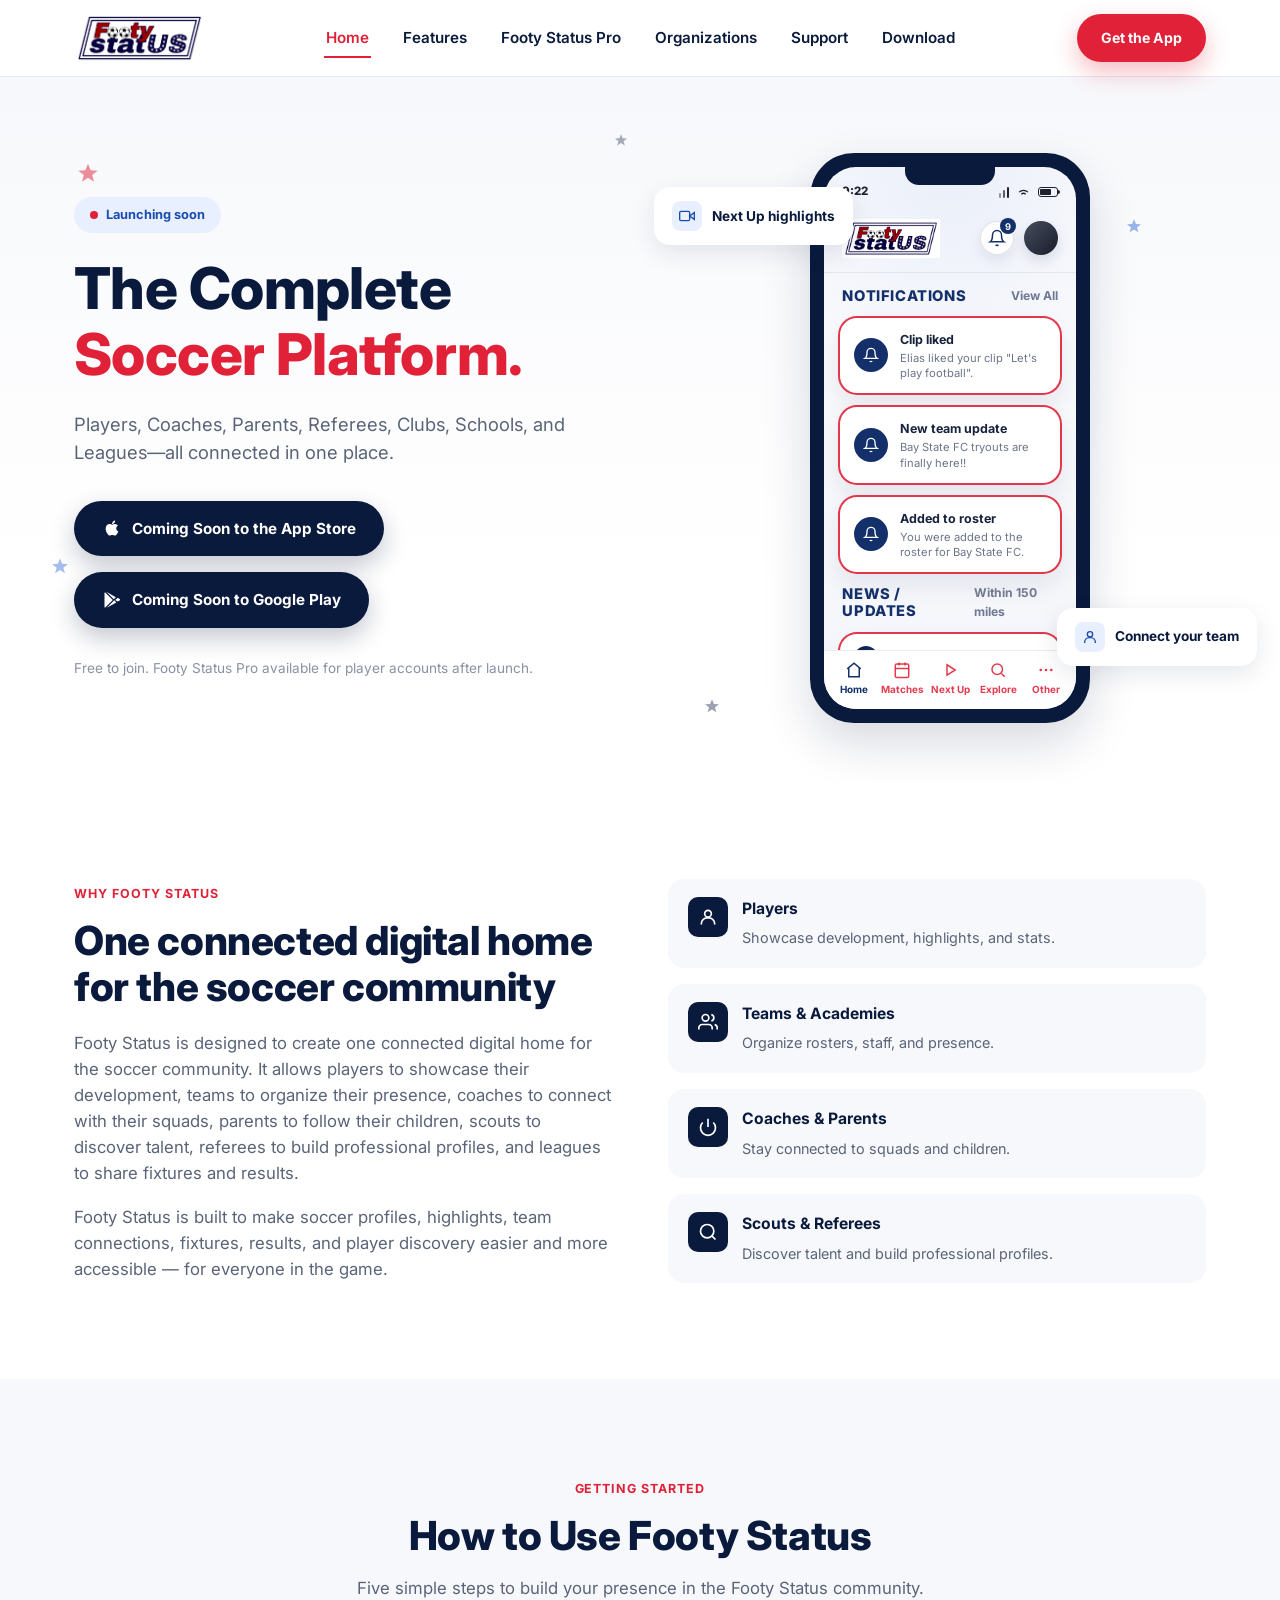
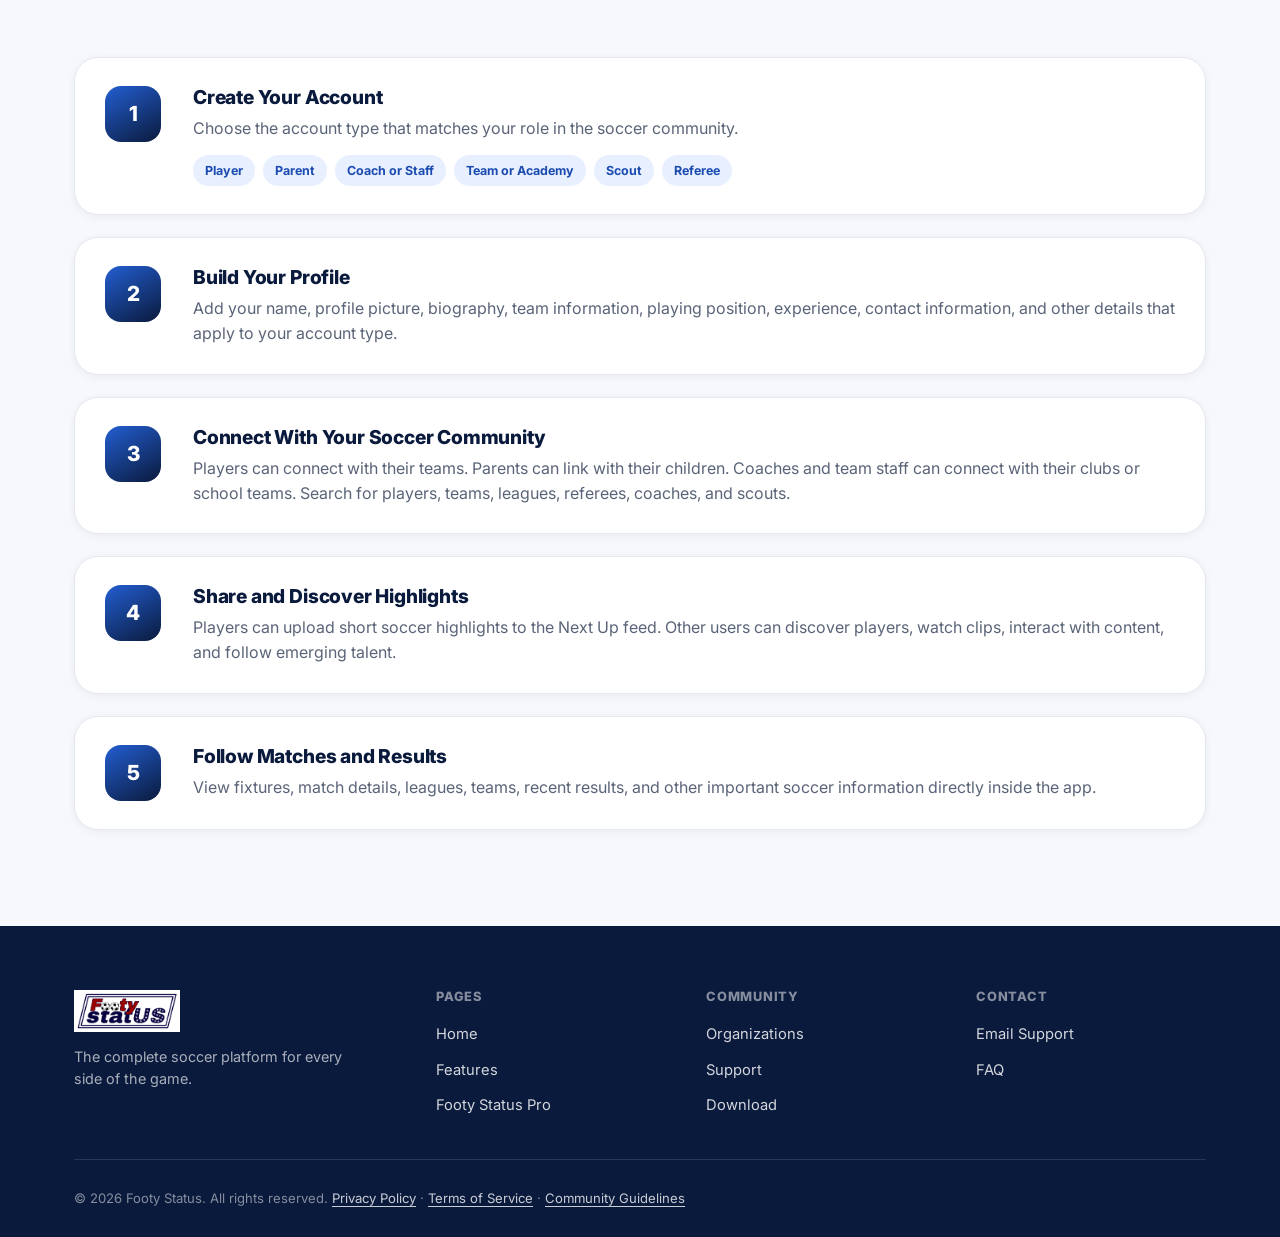
==== commit 219d5efe: "Add legal policy and guidelines pages" ====
--- a/index.html
+++ b/index.html
@@ -269,4 +269,4 @@
         </div>
       </div>
     </div>
-  </section></main><footer class="footer"><div class="container"><div class="footer-top"><div class="footer-brand"><a href="index.html" class="brand"><img src="assets/footy-status-header-logo.png" alt="Footy Status"></a><p>The complete soccer platform for every side of the game.</p></div><div class="footer-col"><h4>Pages</h4><ul><li><a href="index.html">Home</a></li><li><a href="features.html">Features</a></li><li><a href="pro.html">Footy Status Pro</a></li></ul></div><div class="footer-col"><h4>Community</h4><ul><li><a href="organizations.html">Organizations</a></li><li><a href="support.html">Support</a></li><li><a href="download.html">Download</a></li></ul></div><div class="footer-col"><h4>Contact</h4><ul><li><a href="mailto:footystatussupport@gmail.com">Email Support</a></li><li><a href="support.html#faq">FAQ</a></li></ul></div></div><div class="footer-bottom"><p>&copy; 2026 Footy Status. All rights reserved.</p></div></div></footer><script src="js/main.js"></script></body></html>
+  </section></main><footer class="footer"><div class="container"><div class="footer-top"><div class="footer-brand"><a href="index.html" class="brand"><img src="assets/footy-status-header-logo.png" alt="Footy Status"></a><p>The complete soccer platform for every side of the game.</p></div><div class="footer-col"><h4>Pages</h4><ul><li><a href="index.html">Home</a></li><li><a href="features.html">Features</a></li><li><a href="pro.html">Footy Status Pro</a></li></ul></div><div class="footer-col"><h4>Community</h4><ul><li><a href="organizations.html">Organizations</a></li><li><a href="support.html">Support</a></li><li><a href="download.html">Download</a></li></ul></div><div class="footer-col"><h4>Contact</h4><ul><li><a href="mailto:footystatussupport@gmail.com">Email Support</a></li><li><a href="support.html#faq">FAQ</a></li></ul></div></div><div class="footer-bottom"><p>&copy; 2026 Footy Status. All rights reserved. <a href="privacy-policy.html">Privacy Policy</a> <span aria-hidden="true">&middot;</span> <a href="terms-of-service.html">Terms of Service</a> <span aria-hidden="true">&middot;</span> <a href="community-guidelines.html">Community Guidelines</a></p></div></div></footer><script src="js/main.js"></script></body></html>
--- a/css/styles.css
+++ b/css/styles.css
@@ -1562,3 +1562,163 @@
 
 /* multi-page navigation */
 .nav-links a.active{color:var(--red)}.nav-links a.active::after{right:0}.mobile-panel a.active{color:var(--red);font-weight:800}main:not(.page-home)>.section:first-child{padding-top:112px}.page-pro #pro,.page-organizations #organizations,.page-support #safety{min-height:calc(100vh - var(--nav-h))}
+
+/* ------------------------------- Legal pages ------------------------------ */
+
+.page-legal {
+  background:
+    radial-gradient(circle at 8% 8%, rgba(35, 94, 209, 0.08), transparent 24%),
+    radial-gradient(circle at 92% 18%, rgba(224, 33, 56, 0.08), transparent 24%),
+    linear-gradient(180deg, #f8fbff 0%, #ffffff 40%);
+}
+
+.legal-hero {
+  padding: 112px 0 34px;
+}
+
+.legal-hero .container {
+  max-width: 900px;
+}
+
+.legal-eyebrow {
+  display: inline-flex;
+  align-items: center;
+  gap: 8px;
+  padding: 9px 14px;
+  border-radius: 999px;
+  background: rgba(35, 94, 209, 0.08);
+  color: var(--royal);
+  font-size: 0.78rem;
+  font-weight: 800;
+  letter-spacing: 0.08em;
+  text-transform: uppercase;
+  margin-bottom: 18px;
+}
+
+.legal-title {
+  font-size: clamp(2.2rem, 5vw, 3.6rem);
+  color: var(--navy);
+  margin-bottom: 18px;
+}
+
+.legal-meta {
+  display: flex;
+  flex-wrap: wrap;
+  gap: 12px;
+  margin-bottom: 18px;
+}
+
+.legal-meta span {
+  display: inline-flex;
+  align-items: center;
+  padding: 8px 12px;
+  border-radius: 999px;
+  background: var(--white);
+  border: 1px solid var(--border);
+  box-shadow: var(--shadow-sm);
+  color: var(--muted);
+  font-size: 0.88rem;
+  font-weight: 600;
+}
+
+.legal-section {
+  padding: 0 0 96px;
+}
+
+.legal-section .container {
+  max-width: 900px;
+}
+
+.legal-card {
+  background: var(--white);
+  border: 1px solid var(--border);
+  border-radius: 28px;
+  box-shadow: var(--shadow-md);
+  padding: 40px 40px 28px;
+}
+
+.legal-prose {
+  color: var(--ink);
+}
+
+.legal-prose > * + * {
+  margin-top: 18px;
+}
+
+.legal-prose h2,
+.legal-prose h3 {
+  color: var(--navy);
+}
+
+.legal-prose h2 {
+  font-size: 1.45rem;
+  margin-top: 36px;
+}
+
+.legal-prose h3 {
+  font-size: 1.06rem;
+  margin-top: 28px;
+}
+
+.legal-prose ul {
+  list-style: disc;
+  margin: 14px 0 0 22px;
+  padding: 0;
+}
+
+.legal-prose li {
+  margin: 8px 0;
+  color: var(--ink);
+}
+
+.legal-contact {
+  margin-top: 22px;
+  padding: 20px 22px;
+  border-radius: 20px;
+  background: linear-gradient(180deg, rgba(35, 94, 209, 0.06), rgba(224, 33, 56, 0.04));
+  border: 1px solid var(--border);
+}
+
+.legal-contact p + p {
+  margin-top: 8px;
+}
+
+.legal-prose a {
+  color: var(--royal);
+  text-decoration: underline;
+  text-underline-offset: 3px;
+}
+
+.legal-copyright {
+  margin-top: 30px;
+  padding-top: 22px;
+  border-top: 1px solid var(--border);
+  color: var(--muted);
+  font-size: 0.94rem;
+}
+
+.footer-bottom a {
+  color: rgba(255,255,255,0.78);
+  text-decoration: underline;
+  text-underline-offset: 3px;
+}
+
+.footer-bottom a:hover {
+  color: var(--white);
+}
+
+@media (max-width: 720px) {
+  .legal-hero {
+    padding: 98px 0 26px;
+  }
+
+  .legal-card {
+    padding: 28px 20px 20px;
+    border-radius: 22px;
+  }
+
+  .legal-meta {
+    flex-direction: column;
+    align-items: flex-start;
+  }
+}
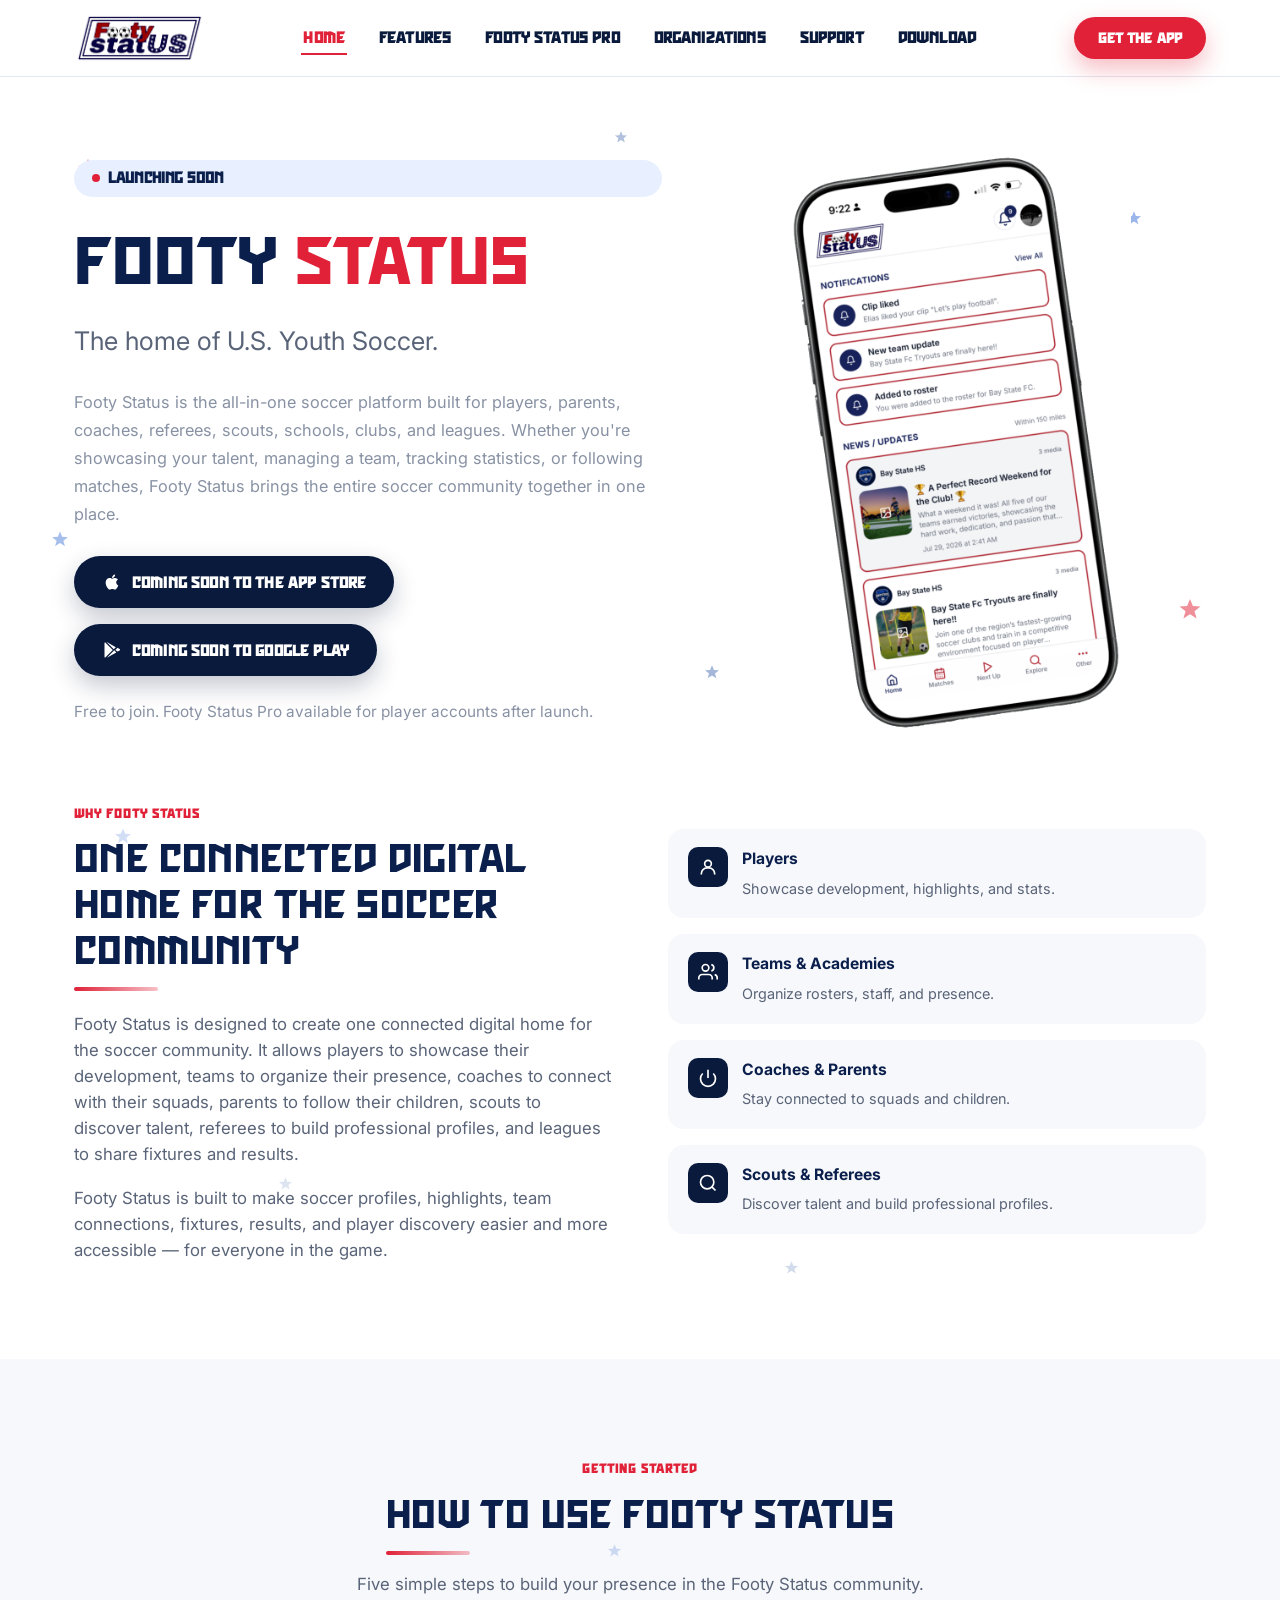
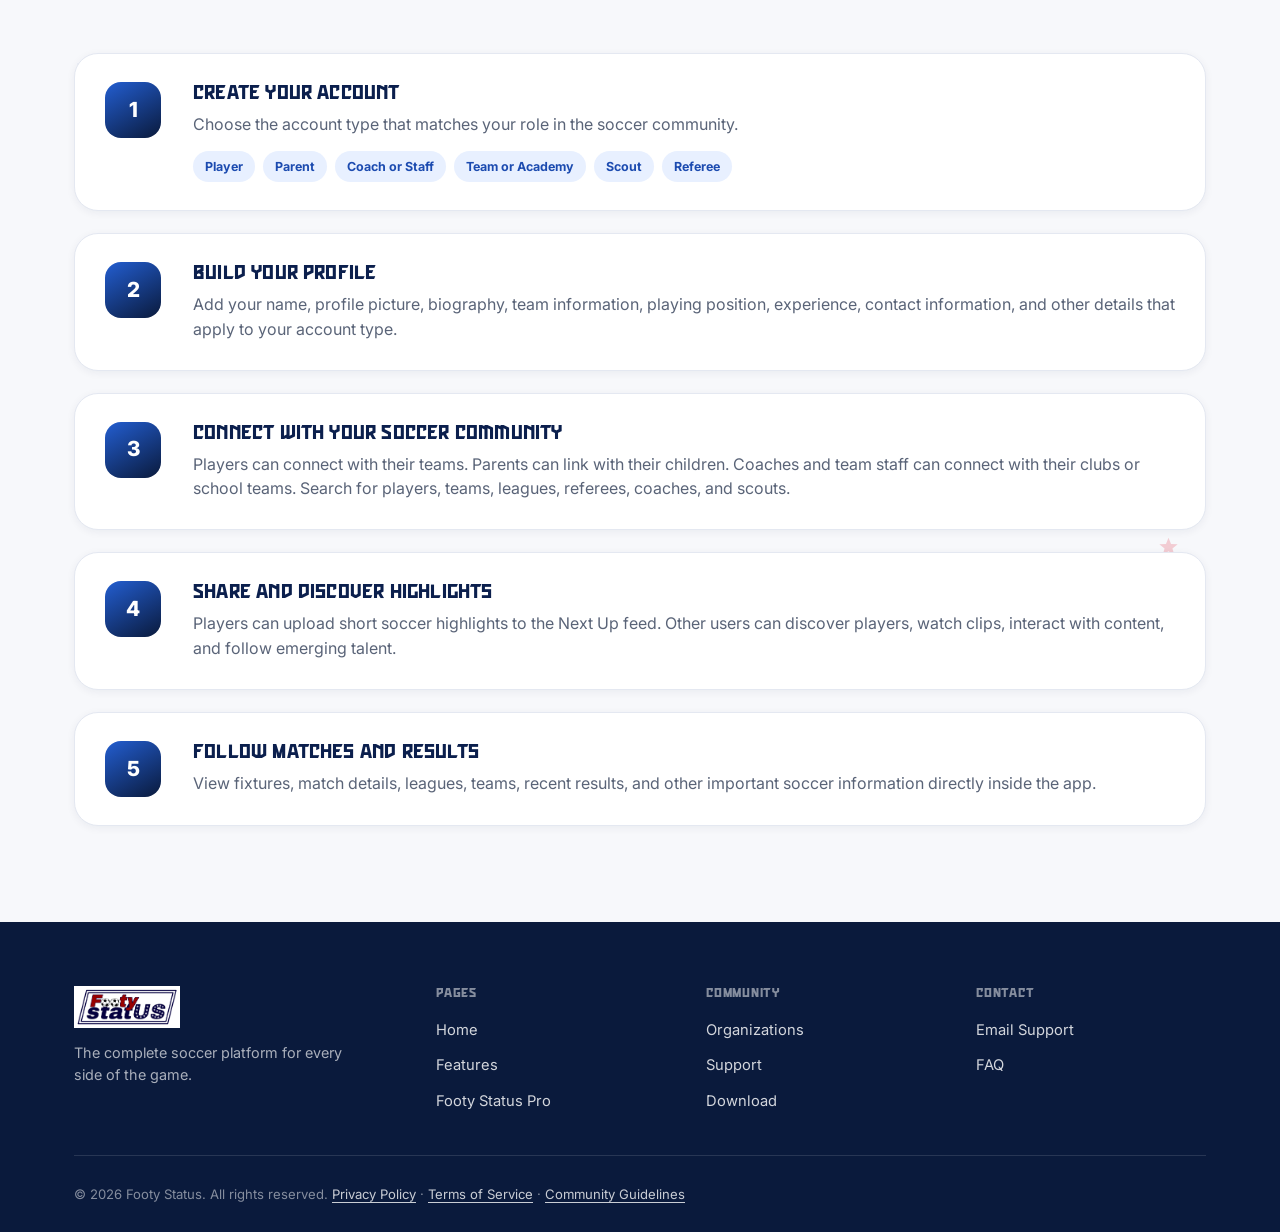
==== commit 8b03668f: "Refine website design and branding" ====
--- a/index.html
+++ b/index.html
@@ -25,8 +25,9 @@
     <div class="container">
       <div class="hero-copy reveal">
         <span class="hero-badge"><span class="dot"></span> Launching soon</span>
-        <h1>The Complete <span>Soccer Platform.</span></h1>
-        <p class="hero-sub">Players, Coaches, Parents, Referees, Clubs, Schools, and Leagues—all connected in one place.</p>
+        <h1>Footy <span>Status</span></h1>
+        <p class="hero-sub">The home of U.S. Youth Soccer.</p>
+        <p class="hero-description">Footy Status is the all-in-one soccer platform built for players, parents, coaches, referees, scouts, schools, clubs, and leagues. Whether you're showcasing your talent, managing a team, tracking statistics, or following matches, Footy Status brings the entire soccer community together in one place.</p>
 
         <div class="hero-ctas">
           <a href="download.html" class="btn btn-navy" aria-label="Coming soon to the App Store">
@@ -48,140 +49,10 @@
       </div>
 
       <div class="hero-visual reveal">
-        <div class="float-card card-1">
-          <span class="icon-dot">
-            <svg width="16" height="16" viewBox="0 0 24 24" fill="none" stroke="currentColor" stroke-width="2"><path d="M23 7 16 12l7 5V7z"/><rect x="1" y="5" width="15" height="14" rx="2"/></svg>
-          </span>
-          Next Up highlights
-        </div>
-        <div class="phone-mock">
-          <div class="phone-screen">
-            <div class="app-shell" aria-label="Footy Status app preview">
-              <div class="app-statusbar">
-                <span>9:22</span>
-                <div class="app-status-icons" aria-hidden="true">
-                  <span class="signal-bars"><i></i><i></i><i></i></span>
-                  <svg width="15" height="15" viewBox="0 0 24 24" fill="none" stroke="currentColor" stroke-width="2"><path d="M5 13a10 10 0 0 1 14 0"/><path d="M8.5 16.5a5 5 0 0 1 7 0"/><path d="M12 20h.01"/></svg>
-                  <span class="battery"><span class="battery-level"></span></span>
-                </div>
-              </div>
-
-              <div class="app-header">
-                <img class="app-wordmark" src="assets/footy-status-header-logo.png" alt="Footy Status" />
-                <div class="app-header-actions">
-                  <button type="button" class="app-action app-bell" aria-label="Notifications">
-                    <svg width="18" height="18" viewBox="0 0 24 24" fill="none" stroke="currentColor" stroke-width="2"><path d="M18 8a6 6 0 1 0-12 0c0 7-3 9-3 9h18s-3-2-3-9"></path><path d="M13.73 21a2 2 0 0 1-3.46 0"></path></svg>
-                    <span>9</span>
-                  </button>
-                  <div class="app-avatar" aria-hidden="true"></div>
-                </div>
-              </div>
-
-              <div class="app-feed">
-                <div class="app-section-head">
-                  <h3>Notifications</h3>
-                  <span>View All</span>
-                </div>
-
-                <article class="app-note">
-                  <div class="app-note-icon">
-                    <svg width="16" height="16" viewBox="0 0 24 24" fill="none" stroke="currentColor" stroke-width="2"><path d="M18 8a6 6 0 1 0-12 0c0 7-3 9-3 9h18s-3-2-3-9"></path><path d="M13.73 21a2 2 0 0 1-3.46 0"></path></svg>
-                  </div>
-                  <div>
-                    <strong>Clip liked</strong>
-                    <p>Elias liked your clip "Let's play football".</p>
-                  </div>
-                </article>
-
-                <article class="app-note">
-                  <div class="app-note-icon">
-                    <svg width="16" height="16" viewBox="0 0 24 24" fill="none" stroke="currentColor" stroke-width="2"><path d="M18 8a6 6 0 1 0-12 0c0 7-3 9-3 9h18s-3-2-3-9"></path><path d="M13.73 21a2 2 0 0 1-3.46 0"></path></svg>
-                  </div>
-                  <div>
-                    <strong>New team update</strong>
-                    <p>Bay State FC tryouts are finally here!!</p>
-                  </div>
-                </article>
-
-                <article class="app-note">
-                  <div class="app-note-icon">
-                    <svg width="16" height="16" viewBox="0 0 24 24" fill="none" stroke="currentColor" stroke-width="2"><path d="M18 8a6 6 0 1 0-12 0c0 7-3 9-3 9h18s-3-2-3-9"></path><path d="M13.73 21a2 2 0 0 1-3.46 0"></path></svg>
-                  </div>
-                  <div>
-                    <strong>Added to roster</strong>
-                    <p>You were added to the roster for Bay State FC.</p>
-                  </div>
-                </article>
-
-                <div class="app-section-head">
-                  <h3>News / Updates</h3>
-                  <span>Within 150 miles</span>
-                </div>
-
-                <article class="app-story">
-                  <div class="app-story-top">
-                    <div class="app-club-mark">BS</div>
-                    <strong>Bay State HS</strong>
-                    <span>3 media</span>
-                  </div>
-                  <div class="app-story-body">
-                    <div class="app-thumb app-thumb-match"></div>
-                    <div class="app-story-copy">
-                      <h4>A Perfect Record Weekend for the Club!</h4>
-                      <p>What a weekend it was. Five teams earned victories and showcased their hard work and passion.</p>
-                      <time datetime="2026-07-29T02:41">Jul 29, 2026 at 2:41 AM</time>
-                    </div>
-                  </div>
-                </article>
-
-                <article class="app-story">
-                  <div class="app-story-top">
-                    <div class="app-club-mark">BS</div>
-                    <strong>Bay State HS</strong>
-                    <span>3 media</span>
-                  </div>
-                  <div class="app-story-body">
-                    <div class="app-thumb app-thumb-tryout"></div>
-                    <div class="app-story-copy">
-                      <h4>Bay State FC tryouts are finally here!!</h4>
-                      <p>Join one of the region's fastest-growing soccer clubs and train in a competitive player-first environment.</p>
-                      <time datetime="2026-07-29T09:15">Jul 29, 2026 at 9:15 AM</time>
-                    </div>
-                  </div>
-                </article>
-              </div>
-
-              <nav class="app-tabbar" aria-label="App navigation preview">
-                <button type="button" class="is-active" aria-current="page">
-                  <svg width="18" height="18" viewBox="0 0 24 24" fill="none" stroke="currentColor" stroke-width="2"><path d="M3 10.5 12 3l9 7.5"></path><path d="M5 9.5V21h14V9.5"></path></svg>
-                  <span>Home</span>
-                </button>
-                <button type="button">
-                  <svg width="18" height="18" viewBox="0 0 24 24" fill="none" stroke="currentColor" stroke-width="2"><rect x="3" y="4" width="18" height="18" rx="2"></rect><path d="M16 2v4M8 2v4M3 10h18"></path></svg>
-                  <span>Matches</span>
-                </button>
-                <button type="button">
-                  <svg width="18" height="18" viewBox="0 0 24 24" fill="none" stroke="currentColor" stroke-width="2"><polygon points="8 5 19 12 8 19 8 5"></polygon></svg>
-                  <span>Next Up</span>
-                </button>
-                <button type="button">
-                  <svg width="18" height="18" viewBox="0 0 24 24" fill="none" stroke="currentColor" stroke-width="2"><circle cx="11" cy="11" r="7"></circle><line x1="21" y1="21" x2="16.65" y2="16.65"></line></svg>
-                  <span>Explore</span>
-                </button>
-                <button type="button">
-                  <svg width="18" height="18" viewBox="0 0 24 24" fill="currentColor" aria-hidden="true"><circle cx="5" cy="12" r="1.8"></circle><circle cx="12" cy="12" r="1.8"></circle><circle cx="19" cy="12" r="1.8"></circle></svg>
-                  <span>Other</span>
-                </button>
-              </nav>
-            </div>
-          </div>
-        </div>
-        <div class="float-card card-2">
-          <span class="icon-dot">
-            <svg width="16" height="16" viewBox="0 0 24 24" fill="none" stroke="currentColor" stroke-width="2"><circle cx="12" cy="8" r="4"/><path d="M4 21v-1a7 7 0 0 1 7-7h2a7 7 0 0 1 7 7v1"/></svg>
-          </span>
-          Connect your team
-        </div>
+        <figure class="hero-app-shot">
+          <img src="assets/hero-app-preview.png" alt="Footy Status app home feed preview" width="828" height="1388" />
+        </figure>
+      </div>
       </div>
     </div>
   </section>
@@ -190,7 +61,7 @@
       <div class="purpose-grid">
         <div class="purpose-copy reveal">
           <span class="eyebrow">Why Footy Status</span>
-          <h2 style="font-size:clamp(1.8rem,3.2vw,2.5rem); color:var(--navy); margin-bottom:20px;">One connected digital home for the soccer community</h2>
+          <h2 class="heading-accent" style="font-size:clamp(1.8rem,3.2vw,2.5rem); color:var(--title-navy); margin-bottom:20px;">One connected digital home for the soccer community</h2>
           <p>Footy Status is designed to create one connected digital home for the soccer community. It allows players to showcase their development, teams to organize their presence, coaches to connect with their squads, parents to follow their children, scouts to discover talent, referees to build professional profiles, and leagues to share fixtures and results.</p>
           <p>Footy Status is built to make soccer profiles, highlights, team connections, fixtures, results, and player discovery easier and more accessible — for everyone in the game.</p>
         </div>
@@ -220,7 +91,7 @@
     <div class="container">
       <div class="section-head center reveal">
         <span class="eyebrow">Getting started</span>
-        <h2>How to Use Footy Status</h2>
+        <h2 class="heading-accent">How to Use Footy Status</h2>
         <p>Five simple steps to build your presence in the Footy Status community.</p>
       </div>
 
@@ -269,4 +140,4 @@
         </div>
       </div>
     </div>
-  </section></main><footer class="footer"><div class="container"><div class="footer-top"><div class="footer-brand"><a href="index.html" class="brand"><img src="assets/footy-status-header-logo.png" alt="Footy Status"></a><p>The complete soccer platform for every side of the game.</p></div><div class="footer-col"><h4>Pages</h4><ul><li><a href="index.html">Home</a></li><li><a href="features.html">Features</a></li><li><a href="pro.html">Footy Status Pro</a></li></ul></div><div class="footer-col"><h4>Community</h4><ul><li><a href="organizations.html">Organizations</a></li><li><a href="support.html">Support</a></li><li><a href="download.html">Download</a></li></ul></div><div class="footer-col"><h4>Contact</h4><ul><li><a href="mailto:footystatussupport@gmail.com">Email Support</a></li><li><a href="support.html#faq">FAQ</a></li></ul></div></div><div class="footer-bottom"><p>&copy; 2026 Footy Status. All rights reserved. <a href="privacy-policy.html">Privacy Policy</a> <span aria-hidden="true">&middot;</span> <a href="terms-of-service.html">Terms of Service</a> <span aria-hidden="true">&middot;</span> <a href="community-guidelines.html">Community Guidelines</a></p></div></div></footer><script src="js/main.js"></script></body></html>
+  </section></main><footer class="footer"><div class="container"><div class="footer-top"><div class="footer-brand"><a href="index.html" class="brand"><img src="assets/footy-status-header-logo.png" alt="Footy Status"></a><p>The complete soccer platform for every side of the game.</p></div><div class="footer-col"><h4>Pages</h4><ul><li><a href="index.html">Home</a></li><li><a href="features.html">Features</a></li><li><a href="pro.html">Footy Status Pro</a></li></ul></div><div class="footer-col"><h4>Community</h4><ul><li><a href="organizations.html">Organizations</a></li><li><a href="support.html">Support</a></li><li><a href="download.html">Download</a></li></ul></div><div class="footer-col"><h4>Contact</h4><ul><li><a href="mailto:footystatusofficial@gmail.com">Email Support</a></li><li><a href="support.html#faq">FAQ</a></li></ul></div></div><div class="footer-bottom"><p>&copy; 2026 Footy Status. All rights reserved. <a href="privacy-policy.html">Privacy Policy</a> <span aria-hidden="true">&middot;</span> <a href="terms-of-service.html">Terms of Service</a> <span aria-hidden="true">&middot;</span> <a href="community-guidelines.html">Community Guidelines</a></p></div></div></footer><script src="js/main.js"></script></body></html>
--- a/css/styles.css
+++ b/css/styles.css
@@ -1,6 +1,14 @@
 /* ==========================================================================
    Footy Status — Marketing Site Stylesheet
    ========================================================================== */
+
+@font-face {
+  font-family: "Racing";
+  src: url("../assets/racing.otf") format("opentype");
+  font-weight: 400;
+  font-style: normal;
+  font-display: swap;
+}
 
 :root {
   --white: #ffffff;
@@ -8,6 +16,7 @@
   --navy: #0a1a3c;
   --navy-800: #0f234f;
   --navy-700: #14306a;
+  --title-navy: #0b1f4d;
   --royal: #235ed1;
   --royal-600: #1c4bb0;
   --royal-100: #e8f0ff;
@@ -27,6 +36,10 @@
   --container: 1180px;
   --nav-h: 76px;
   --font: "Inter", -apple-system, BlinkMacSystemFont, "Segoe UI", Roboto, Helvetica, Arial, sans-serif;
+  --font-display: "Racing", "Inter", -apple-system, BlinkMacSystemFont, "Segoe UI", Roboto, Helvetica, Arial, sans-serif;
+  --star-red-svg: url("data:image/svg+xml,%3Csvg xmlns='http://www.w3.org/2000/svg' viewBox='0 0 24 24'%3E%3Cpolygon fill='%23e02138' points='12 2 14.9 9.1 22.5 9.5 16.5 14.3 18.6 21.5 12 17.3 5.4 21.5 7.5 14.3 1.5 9.5 9.1 9.1'/%3E%3C/svg%3E");
+  --star-royal-svg: url("data:image/svg+xml,%3Csvg xmlns='http://www.w3.org/2000/svg' viewBox='0 0 24 24'%3E%3Cpolygon fill='%23235ed1' points='12 2 14.9 9.1 22.5 9.5 16.5 14.3 18.6 21.5 12 17.3 5.4 21.5 7.5 14.3 1.5 9.5 9.1 9.1'/%3E%3C/svg%3E");
+  --star-title-svg: url("data:image/svg+xml,%3Csvg xmlns='http://www.w3.org/2000/svg' viewBox='0 0 24 24'%3E%3Cpolygon fill='%231f4ea0' points='12 2 14.9 9.1 22.5 9.5 16.5 14.3 18.6 21.5 12 17.3 5.4 21.5 7.5 14.3 1.5 9.5 9.1 9.1'/%3E%3C/svg%3E");
 }
 
 * , *::before, *::after { box-sizing: border-box; }
@@ -58,7 +71,18 @@
   font-size: 1rem;
 }
 
-h1, h2, h3, h4 { margin: 0; line-height: 1.15; font-weight: 800; letter-spacing: -0.01em; }
+h1, h2, h3, h4,
+.nav-links a,
+.btn,
+.eyebrow,
+.hero-badge,
+.footer-col h4 {
+  margin: 0;
+  line-height: 1.15;
+  font-family: var(--font-display);
+  font-weight: 400;
+  letter-spacing: 0.01em;
+}
 
 p { margin: 0; }
 
@@ -93,6 +117,7 @@
 .section {
   padding: 96px 0;
   position: relative;
+  isolation: isolate;
 }
 
 .section--tight { padding: 72px 0; }
@@ -125,13 +150,36 @@
 
 .section-head h2 {
   font-size: clamp(1.8rem, 3.2vw, 2.5rem);
-  color: var(--navy);
+  color: var(--title-navy);
   margin-bottom: 16px;
+}
+
+.heading-accent {
+  position: relative;
+  display: block;
+  width: fit-content;
+  max-width: 100%;
+}
+
+.heading-accent::after {
+  content: "";
+  display: block;
+  width: 84px;
+  height: 4px;
+  margin-top: 14px;
+  border-radius: 999px;
+  background: linear-gradient(90deg, var(--red) 0%, rgba(224, 33, 56, 0.28) 100%);
+}
+
+.section-head.center .heading-accent,
+.heading-accent--center {
+  margin-left: auto;
+  margin-right: auto;
 }
 
 .section--navy .section-head h2,
 .section--navy .eyebrow { color: var(--white); }
-.section--navy .eyebrow { color: #ff8a97; }
+.section--navy .eyebrow { color: var(--red); }
 
 .section-head p {
   color: var(--muted);
@@ -139,6 +187,79 @@
 }
 
 .section--navy .section-head p { color: rgba(255,255,255,0.78); }
+
+
+.section > .container,
+.legal-hero > .container,
+.legal-section > .container {
+  position: relative;
+  z-index: 1;
+}
+
+main > section.section::before,
+main > section.section::after,
+.legal-hero::before,
+.legal-hero::after,
+.legal-section::before,
+.legal-section::after {
+  content: "";
+  position: absolute;
+  inset: 0;
+  pointer-events: none;
+  background-repeat: no-repeat;
+  z-index: 0;
+}
+
+main > section.section:nth-of-type(3n + 1)::before,
+.legal-hero::before {
+  background-image: var(--star-red-svg), var(--star-royal-svg), var(--star-title-svg);
+  background-size: 20px 20px, 16px 16px, 18px 18px;
+  background-position: 7% 18%, 88% 24%, 14% 82%;
+  opacity: 0.22;
+}
+
+main > section.section:nth-of-type(3n + 1)::after,
+.legal-hero::after {
+  background-image: var(--star-title-svg), var(--star-red-svg);
+  background-size: 14px 14px, 22px 22px;
+  background-position: 52% 12%, 93% 78%;
+  opacity: 0.16;
+}
+
+main > section.section:nth-of-type(3n + 2)::before,
+.legal-section::before {
+  background-image: var(--star-royal-svg), var(--star-red-svg), var(--star-title-svg);
+  background-size: 18px 18px, 22px 22px, 15px 15px;
+  background-position: 9% 14%, 90% 18%, 62% 86%;
+  opacity: 0.2;
+}
+
+main > section.section:nth-of-type(3n + 2)::after,
+.legal-section::after {
+  background-image: var(--star-title-svg), var(--star-royal-svg);
+  background-size: 15px 15px, 19px 19px;
+  background-position: 22% 72%, 84% 74%;
+  opacity: 0.15;
+}
+
+main > section.section:nth-of-type(3n)::before {
+  background-image: var(--star-title-svg), var(--star-red-svg), var(--star-royal-svg);
+  background-size: 17px 17px, 21px 21px, 15px 15px;
+  background-position: 6% 26%, 92% 68%, 48% 16%;
+  opacity: 0.2;
+}
+
+main > section.section:nth-of-type(3n)::after {
+  background-image: var(--star-royal-svg), var(--star-title-svg);
+  background-size: 14px 14px, 18px 18px;
+  background-position: 18% 86%, 78% 86%;
+  opacity: 0.15;
+}
+
+.coming-soon::before,
+.coming-soon::after {
+  content: none;
+}
 
 /* --------------------------------- Buttons -------------------------------- */
 
@@ -350,18 +471,18 @@
 
 .hero {
   position: relative;
-  overflow: hidden;
-  background: linear-gradient(180deg, var(--off-white) 0%, var(--white) 70%);
-  padding: 76px 0 60px;
+  overflow: visible;
+  background: var(--white);
+  padding: 72px 0 8px;
 }
 
 .hero .container {
   position: relative;
   z-index: 1;
   display: grid;
-  grid-template-columns: 1.05fr 0.95fr;
-  align-items: center;
-  gap: 56px;
+  grid-template-columns: 1.08fr 0.92fr;
+  align-items: center;
+  gap: 44px;
 }
 
 .hero-badge {
@@ -369,12 +490,12 @@
   align-items: center;
   gap: 8px;
   background: var(--royal-100);
-  color: var(--royal-600);
+  color: var(--title-navy);
   font-weight: 700;
-  font-size: 0.8rem;
-  padding: 8px 16px;
+  font-size: 0.92rem;
+  padding: 10px 18px;
   border-radius: 999px;
-  margin-bottom: 22px;
+  margin-bottom: 24px;
 }
 
 .hero-badge .dot {
@@ -384,29 +505,47 @@
 }
 
 .hero h1 {
-  font-size: clamp(2.4rem, 5vw, 3.6rem);
-  color: var(--navy);
-  margin-bottom: 22px;
+  font-size: clamp(3.1rem, 5.3vw, 4.25rem);
+  color: var(--title-navy);
+  margin: 0 0 22px;
+}
+
+.hero-copy {
+  padding-top: 0;
+  max-width: 620px;
+  display: flex;
+  flex-direction: column;
+  justify-content: center;
+  align-self: center;
 }
 
 .hero h1 span { color: var(--red); }
 
 .hero-sub {
-  font-size: 1.15rem;
+  font-size: clamp(1.45rem, 2vw, 1.72rem);
   color: var(--muted);
-  max-width: 540px;
-  margin-bottom: 34px;
+  max-width: 560px;
+  margin-bottom: 28px;
 }
 
 .hero-ctas {
   display: flex;
   flex-wrap: wrap;
   gap: 16px;
-  margin-bottom: 30px;
+  margin-bottom: 24px;
+}
+
+.hero-description {
+  font-size: 1.02rem;
+  line-height: 1.72;
+  color: var(--muted-light);
+  max-width: 600px;
+  margin-bottom: 28px;
 }
 
 .hero-note {
-  font-size: 0.85rem;
+  font-size: 0.96rem;
+  line-height: 1.6;
   color: var(--muted-light);
 }
 
@@ -415,6 +554,36 @@
   display: flex;
   align-items: center;
   justify-content: center;
+  padding-top: 0;
+}
+
+.hero-visual::before,
+.hero-visual::after {
+  content: none;
+}
+
+.hero-app-shot {
+  position: relative;
+  z-index: 1;
+  margin: 0;
+  width: min(100%, 350px);
+  display: flex;
+  align-items: center;
+  justify-content: center;
+}
+
+.hero-app-shot img {
+  display: block;
+  width: 100%;
+  height: auto;
+  max-width: 350px;
+  object-fit: contain;
+  filter: none;
+}
+
+
+#purpose.section {
+  padding-top: 56px;
 }
 
 .phone-mock {
@@ -848,7 +1017,7 @@
   flex-shrink: 0;
 }
 
-.purpose-item strong { display: block; color: var(--navy); margin-bottom: 4px; font-size: 0.98rem; }
+.purpose-item strong { display: block; color: var(--title-navy); margin-bottom: 4px; font-size: 0.98rem; }
 .purpose-item span { color: var(--muted); font-size: 0.9rem; }
 
 /* -------------------------------- Steps ----------------------------------- */
@@ -882,7 +1051,7 @@
   display: flex; align-items: center; justify-content: center;
 }
 
-.step h3 { font-size: 1.2rem; color: var(--navy); margin-bottom: 8px; }
+.step h3 { font-size: 1.2rem; color: var(--title-navy); margin-bottom: 8px; }
 .step p { color: var(--muted); }
 
 .step-tags {
@@ -933,21 +1102,41 @@
   margin-bottom: 16px;
 }
 
-.feature-card h3 { font-size: 1.02rem; color: var(--navy); margin-bottom: 8px; }
+.feature-card h3 { font-size: 1.02rem; color: var(--title-navy); margin-bottom: 8px; }
 .feature-card p { color: var(--muted); font-size: 0.9rem; }
 
 /* -------------------------------- Next Up ---------------------------------- */
+
+#next-up.section {
+  padding: 70px 0 74px;
+}
 
 .nextup {
   display: grid;
-  grid-template-columns: 0.85fr 1.15fr;
-  gap: 56px;
+  grid-template-columns: minmax(0, 1fr) minmax(0, 1fr);
+  gap: 64px;
   align-items: center;
 }
 
 .nextup-visual {
   display: flex;
-  justify-content: center;
+  justify-content: flex-start;
+}
+
+.nextup-shot {
+  margin: 0 0 0 -32px;
+  width: min(100%, 610px);
+  display: flex;
+  justify-content: flex-start;
+}
+
+.nextup-shot img {
+  display: block;
+  width: 100%;
+  height: auto;
+  max-width: 610px;
+  object-fit: contain;
+  filter: drop-shadow(0 24px 44px rgba(10, 26, 60, 0.18));
 }
 
 .reel-mock {
@@ -990,7 +1179,9 @@
 .reel-info strong { display: block; font-size: 0.95rem; }
 .reel-info span { font-size: 0.75rem; opacity: 0.8; }
 
-.nextup-copy p { color: var(--muted); font-size: 1.05rem; margin-bottom: 22px; }
+.nextup-copy { display: grid; align-content: center; gap: 22px; }
+
+.nextup-copy p { color: var(--muted); font-size: 1.05rem; margin-bottom: 0; }
 
 .tier-compare {
   display: grid;
@@ -1070,7 +1261,7 @@
   box-shadow: 0 8px 18px rgba(224,33,56,0.35);
 }
 
-.price-card h3 { font-size: 1.1rem; color: var(--navy); margin-bottom: 6px; }
+.price-card h3 { font-size: 1.1rem; color: var(--title-navy); margin-bottom: 6px; }
 .price-card.best h3 { color: var(--white); }
 
 .price-card .price {
@@ -1104,7 +1295,7 @@
   align-items: center;
   gap: 8px;
   background: var(--royal-100);
-  color: var(--royal-600);
+  color: var(--title-navy);
   font-weight: 700;
   font-size: 0.85rem;
   padding: 10px 18px;
@@ -1138,7 +1329,7 @@
   margin-bottom: 16px;
 }
 
-.account-card h3 { font-size: 1.05rem; color: var(--navy); margin-bottom: 8px; }
+.account-card h3 { font-size: 1.05rem; color: var(--title-navy); margin-bottom: 8px; }
 .account-card p { font-size: 0.9rem; color: var(--muted); }
 
 /* ------------------------------ Paired leagues ------------------------------ */
@@ -1198,7 +1389,7 @@
   margin-bottom: 14px;
 }
 
-.safety-card h3 { font-size: 0.95rem; color: var(--navy); margin-bottom: 6px; }
+.safety-card h3 { font-size: 0.95rem; color: var(--title-navy); margin-bottom: 6px; }
 .safety-card p { font-size: 0.85rem; color: var(--muted); }
 
 .safety-disclaimer {
@@ -1228,43 +1419,6 @@
   margin-bottom: 40px;
 }
 
-.waitlist-form {
-  max-width: 480px;
-  margin: 0 auto;
-  display: flex;
-  gap: 12px;
-  background: rgba(255,255,255,0.08);
-  border: 1px solid rgba(255,255,255,0.18);
-  padding: 8px;
-  border-radius: 999px;
-}
-
-.waitlist-form input {
-  flex: 1;
-  border: none;
-  background: transparent;
-  color: var(--white);
-  padding: 12px 18px;
-  border-radius: 999px;
-  font-size: 0.95rem;
-}
-
-.waitlist-form input::placeholder { color: rgba(255,255,255,0.55); }
-.waitlist-form input:focus { outline: none; background: rgba(255,255,255,0.08); }
-
-.waitlist-success {
-  display: none;
-  max-width: 480px;
-  margin: 0 auto;
-  background: rgba(255,255,255,0.12);
-  border: 1px solid rgba(255,255,255,0.25);
-  border-radius: var(--radius-md);
-  padding: 20px 24px;
-  font-weight: 700;
-}
-
-.waitlist-success.show { display: block; }
-.waitlist-form.hide { display: none; }
 
 /* -------------------------------- Contact ------------------------------------ */
 
@@ -1272,6 +1426,12 @@
   display: grid;
   grid-template-columns: 0.85fr 1.15fr;
   gap: 50px;
+}
+
+.contact-wrap--single {
+  grid-template-columns: minmax(0, 1fr);
+  max-width: 760px;
+  margin: 0 auto;
 }
 
 .contact-info p { color: var(--muted); margin-bottom: 22px; }
@@ -1284,7 +1444,7 @@
   padding: 14px 18px;
   border-radius: var(--radius-md);
   font-weight: 700;
-  color: var(--navy);
+  color: var(--title-navy);
   margin-bottom: 26px;
 }
 
@@ -1368,7 +1528,7 @@
   text-align: left;
   font-weight: 700;
   font-size: 1rem;
-  color: var(--navy);
+  color: var(--title-navy);
 }
 
 .faq-q .plus {
@@ -1390,6 +1550,115 @@
 }
 
 .faq-a p { padding: 0 24px 20px; color: var(--muted); font-size: 0.94rem; }
+
+/* ---------------------------- Support accents ----------------------------- */
+
+.page-support .section-head h2 {
+  display: block;
+}
+
+.page-support .safety-card,
+.page-support .faq-item,
+.page-support .contact-info {
+  position: relative;
+  background: var(--white);
+}
+
+.page-support .safety-card {
+  border-color: rgba(10, 26, 60, 0.14);
+  box-shadow: 0 12px 28px rgba(10, 26, 60, 0.06);
+  transition: transform 0.22s ease, box-shadow 0.22s ease, border-color 0.22s ease;
+}
+
+.page-support .safety-card:hover {
+  transform: translateY(-3px);
+  border-color: rgba(10, 26, 60, 0.24);
+  box-shadow: 0 16px 34px rgba(10, 26, 60, 0.10);
+}
+
+.page-support .safety-card::before {
+  content: "";
+  position: absolute;
+  inset: 0 auto 0 0;
+  width: 4px;
+  border-radius: 16px 0 0 16px;
+  background: linear-gradient(180deg, var(--red) 0%, rgba(224, 33, 56, 0.35) 100%);
+}
+
+.page-support .safety-card .icon {
+  background: rgba(10, 26, 60, 0.05);
+  color: var(--red);
+  border: 1px solid rgba(10, 26, 60, 0.12);
+}
+
+.page-support .safety-disclaimer {
+  background: linear-gradient(180deg, rgba(10, 26, 60, 0.04), rgba(10, 26, 60, 0.02));
+  border-top: 1px solid rgba(10, 26, 60, 0.18);
+  border-bottom: 1px solid rgba(224, 33, 56, 0.14);
+  border-radius: var(--radius-md);
+  padding: 22px 24px;
+}
+
+.page-support .contact-info {
+  border: 1px solid rgba(10, 26, 60, 0.16);
+  border-radius: var(--radius-lg);
+  box-shadow: 0 10px 26px rgba(10, 26, 60, 0.06);
+  padding: 32px;
+  overflow: hidden;
+}
+
+.page-support .contact-info::before {
+  content: "";
+  position: absolute;
+  inset: 0 0 auto 0;
+  height: 5px;
+  background: linear-gradient(90deg, var(--red) 0%, rgba(224, 33, 56, 0.32) 100%);
+}
+
+.page-support .contact-email {
+  background: rgba(10, 26, 60, 0.04);
+  border: 1px solid rgba(10, 26, 60, 0.14);
+  box-shadow: 0 10px 20px rgba(10, 26, 60, 0.06);
+  transition: transform 0.2s ease, box-shadow 0.2s ease, border-color 0.2s ease;
+}
+
+.page-support .contact-email svg,
+.page-support .contact-reasons svg {
+  color: var(--red);
+}
+
+.page-support .contact-email:hover {
+  transform: translateY(-2px);
+  border-color: rgba(224, 33, 56, 0.28);
+  box-shadow: 0 14px 24px rgba(10, 26, 60, 0.10);
+}
+
+.page-support .faq-item {
+  border-color: rgba(10, 26, 60, 0.14);
+  border-left: 4px solid rgba(224, 33, 56, 0.82);
+  box-shadow: 0 10px 24px rgba(10, 26, 60, 0.05);
+  transition: border-color 0.22s ease, box-shadow 0.22s ease, transform 0.22s ease;
+}
+
+.page-support .faq-item:hover {
+  transform: translateY(-2px);
+  border-color: rgba(10, 26, 60, 0.22);
+  box-shadow: 0 14px 26px rgba(10, 26, 60, 0.08);
+}
+
+.page-support .faq-item.open {
+  box-shadow: 0 18px 32px rgba(10, 26, 60, 0.10);
+}
+
+.page-support .faq-q .plus {
+  background: rgba(10, 26, 60, 0.08);
+  color: var(--red);
+}
+
+.page-support .faq-a p {
+  border-top: 1px solid rgba(10, 26, 60, 0.10);
+  padding-top: 16px;
+}
 
 /* --------------------------------- Footer -------------------------------------- */
 
@@ -1480,12 +1749,15 @@
 }
 
 @media (max-width: 900px) {
-  .hero .container { grid-template-columns: 1fr; text-align: center; }
+   .hero .container { grid-template-columns: 1fr; text-align: center; gap: 28px; }
   .hero-sub { margin-left: auto; margin-right: auto; }
+  .hero-description { margin-left: auto; margin-right: auto; }
   .hero-ctas { justify-content: center; }
-  .hero-visual { margin-top: 20px; order: -1; }
+  .hero-copy { padding-top: 0; align-self: auto; }
+  .hero-visual { margin-top: 0; margin-bottom: 14px; order: -1; padding-top: 0; }
   .float-card { display: none; }
   .phone-mock { width: min(100%, 320px); }
+  .hero-app-shot { width: min(100%, 350px); }
   .app-section-head,
   .app-story-copy,
   .app-note,
@@ -1495,8 +1767,9 @@
   .app-story-copy time,
   .app-tabbar button { text-align: left; }
   .purpose-grid { grid-template-columns: 1fr; }
-  .nextup { grid-template-columns: 1fr; }
-  .nextup-visual { order: -1; }
+  .nextup { grid-template-columns: 1fr; gap: 32px; }
+  .nextup-visual { order: -1; justify-content: center; }
+  .nextup-shot { width: min(100%, 500px); margin-left: 0; justify-content: center; }
   .pricing-grid { grid-template-columns: 1fr; }
   .price-card.best { transform: none; }
   .contact-wrap { grid-template-columns: 1fr; }
@@ -1507,9 +1780,9 @@
   .nav-toggle { display: flex; }
   .navbar .brand img { height: 46px; }
   .section { padding: 64px 0; }
+  #purpose.section { padding-top: 46px; }
+  #next-up.section { padding: 56px 0 60px; }
   .form-row { grid-template-columns: 1fr; }
-  .waitlist-form { flex-direction: column; border-radius: var(--radius-md); }
-  .waitlist-form input { text-align: center; }
 }
 
 @media (max-width: 640px) {
@@ -1522,13 +1795,17 @@
   .tier-compare { grid-template-columns: 1fr; }
   .footer-top { grid-template-columns: 1fr; }
   .footer-bottom { flex-direction: column; align-items: flex-start; }
-  .hero { padding-top: 28px; }
-  .hero .container { gap: 28px; }
-  .hero-copy { text-align: left; }
-  .hero-sub, .hero-note { max-width: none; }
+  .hero { padding: 56px 0 8px; }
+  .hero .container { gap: 20px; }
+  .hero-copy { text-align: left; align-self: auto; }
+  .hero-sub, .hero-note, .hero-description { max-width: none; }
   .hero-ctas { justify-content: flex-start; }
   .hero-badge { margin-bottom: 16px; }
+  #purpose.section { padding-top: 38px; }
+  #next-up.section { padding: 42px 0 46px; }
+  .nextup-shot { width: min(100%, 360px); }
   .phone-mock { width: 240px; height: 490px; }
+  .hero-app-shot { width: min(100%, 290px); }
   .phone-screen { border-radius: 28px; }
   .app-statusbar { padding: 14px 14px 10px; }
   .app-header { padding: 4px 14px 12px; }
@@ -1587,7 +1864,7 @@
   padding: 9px 14px;
   border-radius: 999px;
   background: rgba(35, 94, 209, 0.08);
-  color: var(--royal);
+  color: var(--red);
   font-size: 0.78rem;
   font-weight: 800;
   letter-spacing: 0.08em;
@@ -1597,7 +1874,7 @@
 
 .legal-title {
   font-size: clamp(2.2rem, 5vw, 3.6rem);
-  color: var(--navy);
+  color: var(--title-navy);
   margin-bottom: 18px;
 }
 
@@ -1647,7 +1924,7 @@
 
 .legal-prose h2,
 .legal-prose h3 {
-  color: var(--navy);
+  color: var(--title-navy);
 }
 
 .legal-prose h2 {
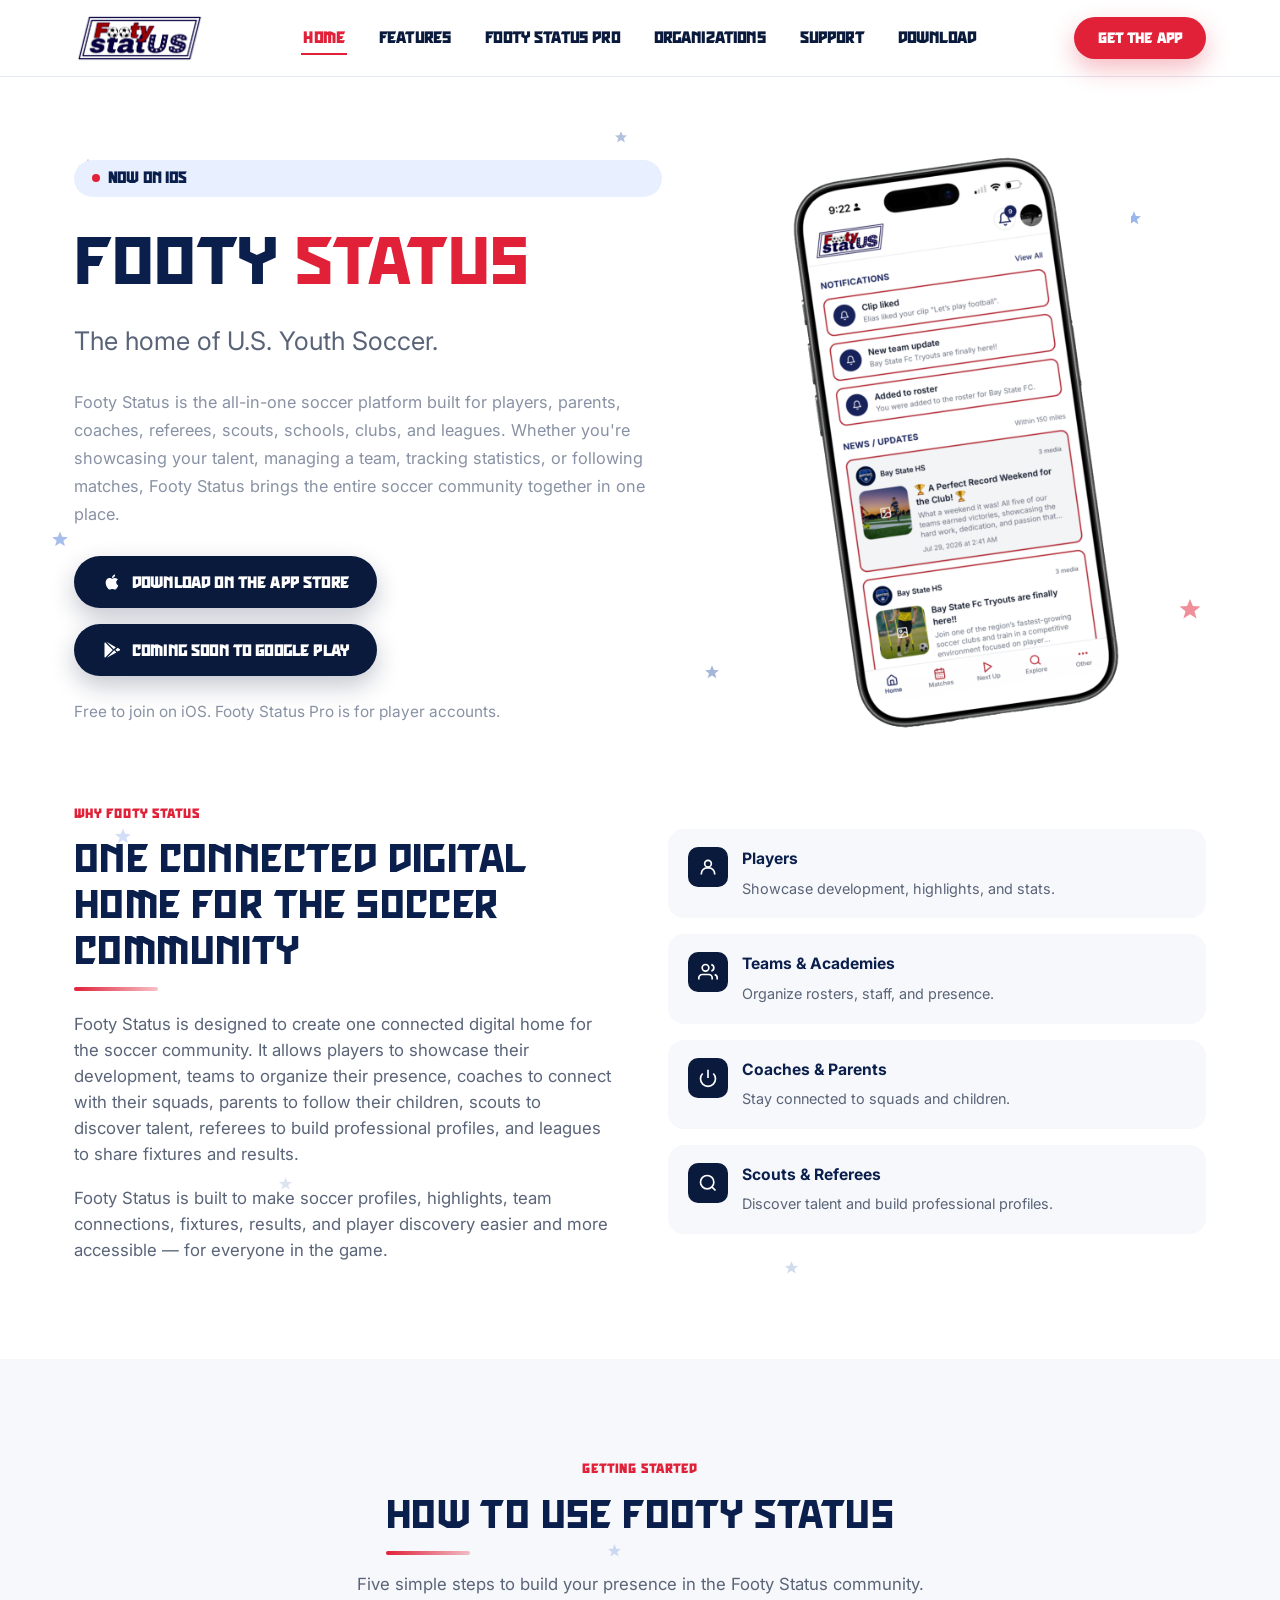
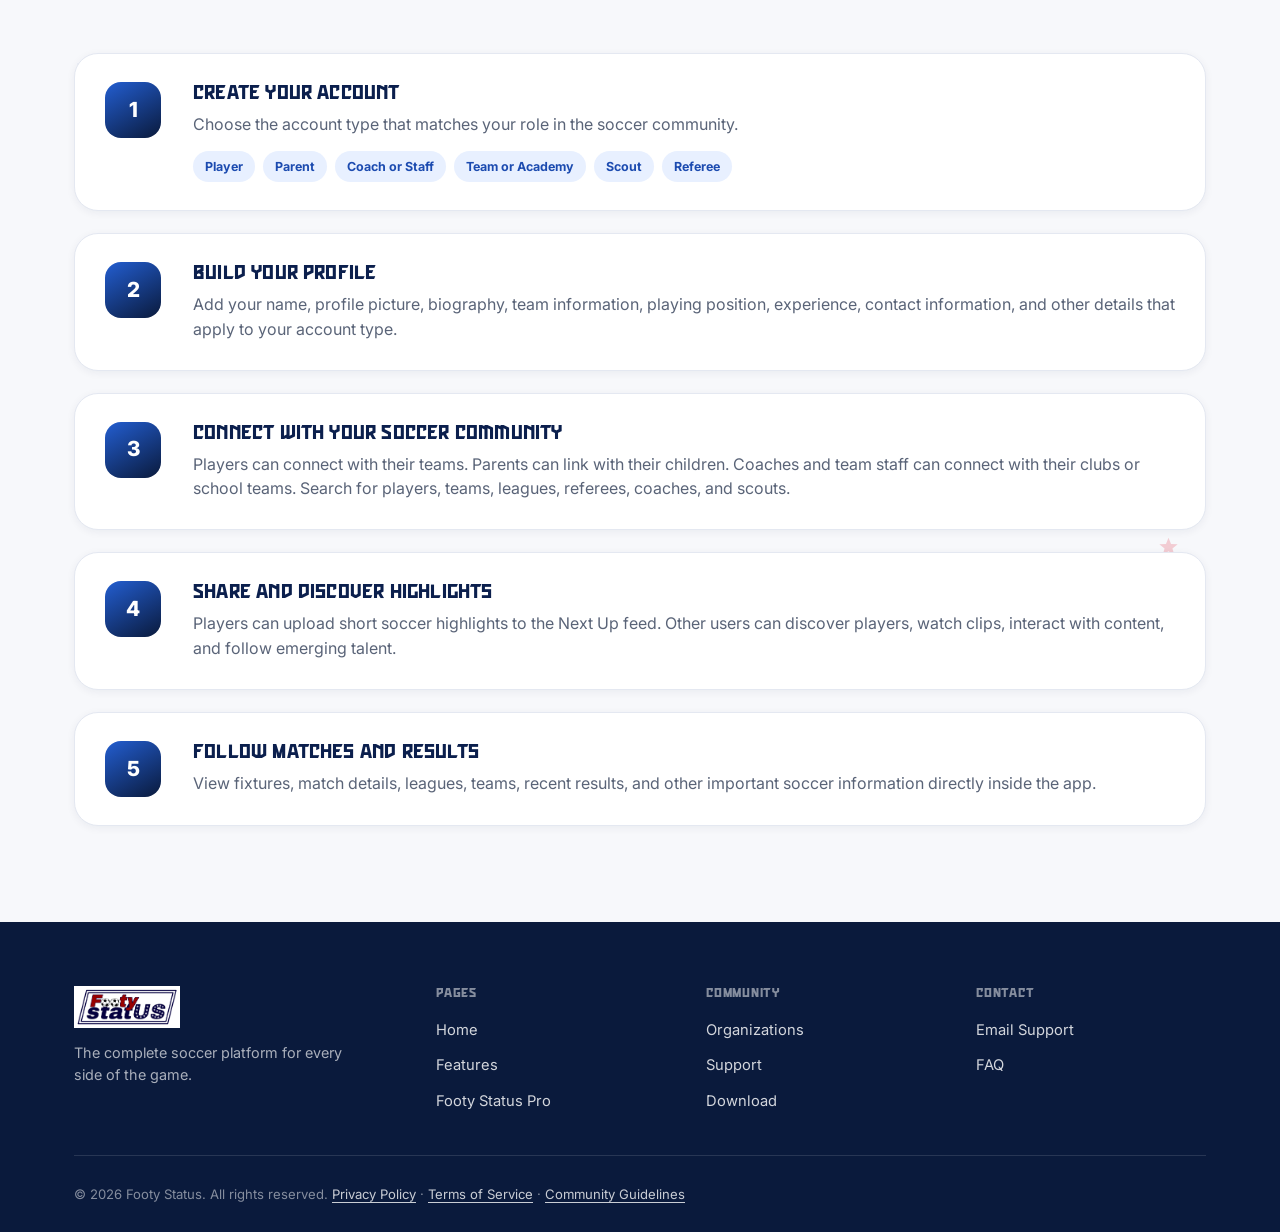
==== commit 88cbad57: "Update iOS App Store website messaging" ====
--- a/index.html
+++ b/index.html
@@ -4,7 +4,7 @@
 <meta charset="UTF-8" />
 <meta name="viewport" content="width=device-width, initial-scale=1.0" />
 <title>Home — Footy Status</title>
-<meta name="description" content="Footy Status connects players, parents, coaches, teams, scouts, referees, and leagues through one powerful soccer platform. Coming soon to iOS and Android." />
+<meta name="description" content="Footy Status connects players, parents, coaches, teams, scouts, referees, and leagues through one powerful soccer platform. Available now on iOS. Coming soon to Android." />
 <link rel="icon" type="image/png" href="assets/logo.png" />
 <link rel="apple-touch-icon" href="assets/logo.png" />
 <link rel="preconnect" href="https://fonts.googleapis.com" />
@@ -24,16 +24,16 @@
 
     <div class="container">
       <div class="hero-copy reveal">
-        <span class="hero-badge"><span class="dot"></span> Launching soon</span>
+        <span class="hero-badge"><span class="dot"></span> Now on iOS</span>
         <h1>Footy <span>Status</span></h1>
         <p class="hero-sub">The home of U.S. Youth Soccer.</p>
         <p class="hero-description">Footy Status is the all-in-one soccer platform built for players, parents, coaches, referees, scouts, schools, clubs, and leagues. Whether you're showcasing your talent, managing a team, tracking statistics, or following matches, Footy Status brings the entire soccer community together in one place.</p>
 
         <div class="hero-ctas">
-          <a href="download.html" class="btn btn-navy" aria-label="Coming soon to the App Store">
+          <a href="https://apps.apple.com/us/app/footy-status/id6795420866" class="btn btn-navy" aria-label="Download Footy Status on the App Store" target="_blank" rel="noopener noreferrer">
             <svg width="20" height="20" viewBox="0 0 24 24" fill="currentColor" aria-hidden="true"><path d="M17.05 20.28c-.98.95-2.05.8-3.08.35-1.09-.46-2.09-.48-3.24 0-1.44.62-2.2.44-3.06-.35C2.79 15.25 3.51 7.59 9.05 7.31c1.35.07 2.29.74 3.08.8 1.18-.24 2.31-.93 3.57-.84 1.51.12 2.65.72 3.4 1.8-3.12 1.87-2.38 5.98.48 7.13-.57 1.5-1.31 2.99-2.53 4.08l.01-.01zM12.03 7.25c-.15-2.23 1.66-4.07 3.74-4.25.29 2.58-2.34 4.5-3.74 4.25z"/></svg>
             <span>
-              <span class="store-sub">Coming Soon to the</span>
+              <span class="store-sub">Download on the</span>
               <span class="store-main">App Store</span>
             </span>
           </a>
@@ -45,7 +45,7 @@
             </span>
           </a>
         </div>
-        <p class="hero-note">Free to join. Footy Status Pro available for player accounts after launch.</p>
+        <p class="hero-note">Free to join on iOS. Footy Status Pro is for player accounts.</p>
       </div>
 
       <div class="hero-visual reveal">
--- a/css/styles.css
+++ b/css/styles.css
@@ -1070,6 +1070,109 @@
   border-radius: 999px;
 }
 
+/* ---------------------- Fixture results spotlight -------------------------- */
+
+#fixture-results.section {
+  padding: 76px 0 46px;
+}
+
+#features.section {
+  padding-top: 46px;
+}
+
+.fixture-results-layout {
+  display: grid;
+  grid-template-columns: minmax(0, 0.94fr) minmax(0, 1.06fr);
+  grid-template-areas:
+    "copy visual"
+    "notes visual";
+  align-items: center;
+  column-gap: clamp(44px, 5vw, 92px);
+  row-gap: 18px;
+}
+
+.fixture-results-copy {
+  grid-area: copy;
+  display: grid;
+  align-content: center;
+  gap: 18px;
+  max-width: 640px;
+}
+
+.fixture-results-copy h2 {
+  font-size: clamp(1.9rem, 3.6vw, 2.85rem);
+  color: var(--title-navy);
+  line-height: 1.04;
+  max-width: none;
+}
+
+.fixture-results-copy h2 .accent {
+  color: var(--red);
+}
+
+.fixture-results-points {
+  display: grid;
+  gap: 13px;
+}
+
+.fixture-results-points li {
+  display: grid;
+  grid-template-columns: 16px 1fr;
+  gap: 12px;
+  align-items: start;
+  color: var(--title-navy);
+  font-size: 1rem;
+  font-weight: 700;
+}
+
+.fixture-bullet {
+  width: 10px;
+  height: 10px;
+  border-radius: 50%;
+  background: var(--red);
+  margin-top: 6px;
+  box-shadow: 0 0 0 6px rgba(224, 33, 56, 0.12);
+}
+
+.fixture-results-description {
+  color: var(--muted);
+  font-size: 1.05rem;
+  max-width: 58ch;
+}
+
+.fixture-results-visual {
+  grid-area: visual;
+  display: flex;
+  justify-content: flex-end;
+  align-items: center;
+  min-width: 0;
+}
+
+.fixture-results-shot {
+  margin: 0;
+  width: min(100%, 760px);
+}
+
+.fixture-results-shot img {
+  display: block;
+  width: 100%;
+  height: auto;
+  object-fit: contain;
+}
+
+.fixture-results-notes {
+  grid-area: notes;
+  display: grid;
+  gap: 8px;
+  max-width: 520px;
+}
+
+.fixture-results-notes p {
+  color: var(--muted-light);
+  font-size: 0.8rem;
+  line-height: 1.5;
+}
+
 /* ------------------------------- Feature grid ------------------------------ */
 
 .feature-grid {
@@ -1770,6 +1873,32 @@
   .nextup { grid-template-columns: 1fr; gap: 32px; }
   .nextup-visual { order: -1; justify-content: center; }
   .nextup-shot { width: min(100%, 500px); margin-left: 0; justify-content: center; }
+  .fixture-results-layout {
+    grid-template-columns: 1fr;
+    grid-template-areas:
+      "copy"
+      "visual"
+      "notes";
+    gap: 28px;
+  }
+  .fixture-results-copy {
+    max-width: none;
+  }
+  .fixture-results-copy h2 {
+    max-width: none;
+  }
+  .fixture-results-description {
+    max-width: none;
+  }
+  .fixture-results-visual {
+    justify-content: center;
+  }
+  .fixture-results-shot {
+    width: min(100%, 780px);
+  }
+  .fixture-results-notes {
+    max-width: none;
+  }
   .pricing-grid { grid-template-columns: 1fr; }
   .price-card.best { transform: none; }
   .contact-wrap { grid-template-columns: 1fr; }
@@ -1782,6 +1911,8 @@
   .section { padding: 64px 0; }
   #purpose.section { padding-top: 46px; }
   #next-up.section { padding: 56px 0 60px; }
+  #fixture-results.section { padding: 56px 0 40px; }
+  #features.section { padding-top: 40px; }
   .form-row { grid-template-columns: 1fr; }
 }
 
@@ -1803,7 +1934,24 @@
   .hero-badge { margin-bottom: 16px; }
   #purpose.section { padding-top: 38px; }
   #next-up.section { padding: 42px 0 46px; }
+  #fixture-results.section { padding: 42px 0 30px; }
+  #features.section { padding-top: 32px; }
   .nextup-shot { width: min(100%, 360px); }
+  .fixture-results-copy {
+    gap: 16px;
+  }
+  .fixture-results-copy h2 {
+    font-size: clamp(1.75rem, 8vw, 2.25rem);
+  }
+  .fixture-results-points li {
+    font-size: 0.96rem;
+  }
+  .fixture-results-shot {
+    width: min(100%, 590px);
+  }
+  .fixture-results-notes {
+    padding-left: 14px;
+  }
   .phone-mock { width: 240px; height: 490px; }
   .hero-app-shot { width: min(100%, 290px); }
   .phone-screen { border-radius: 28px; }
